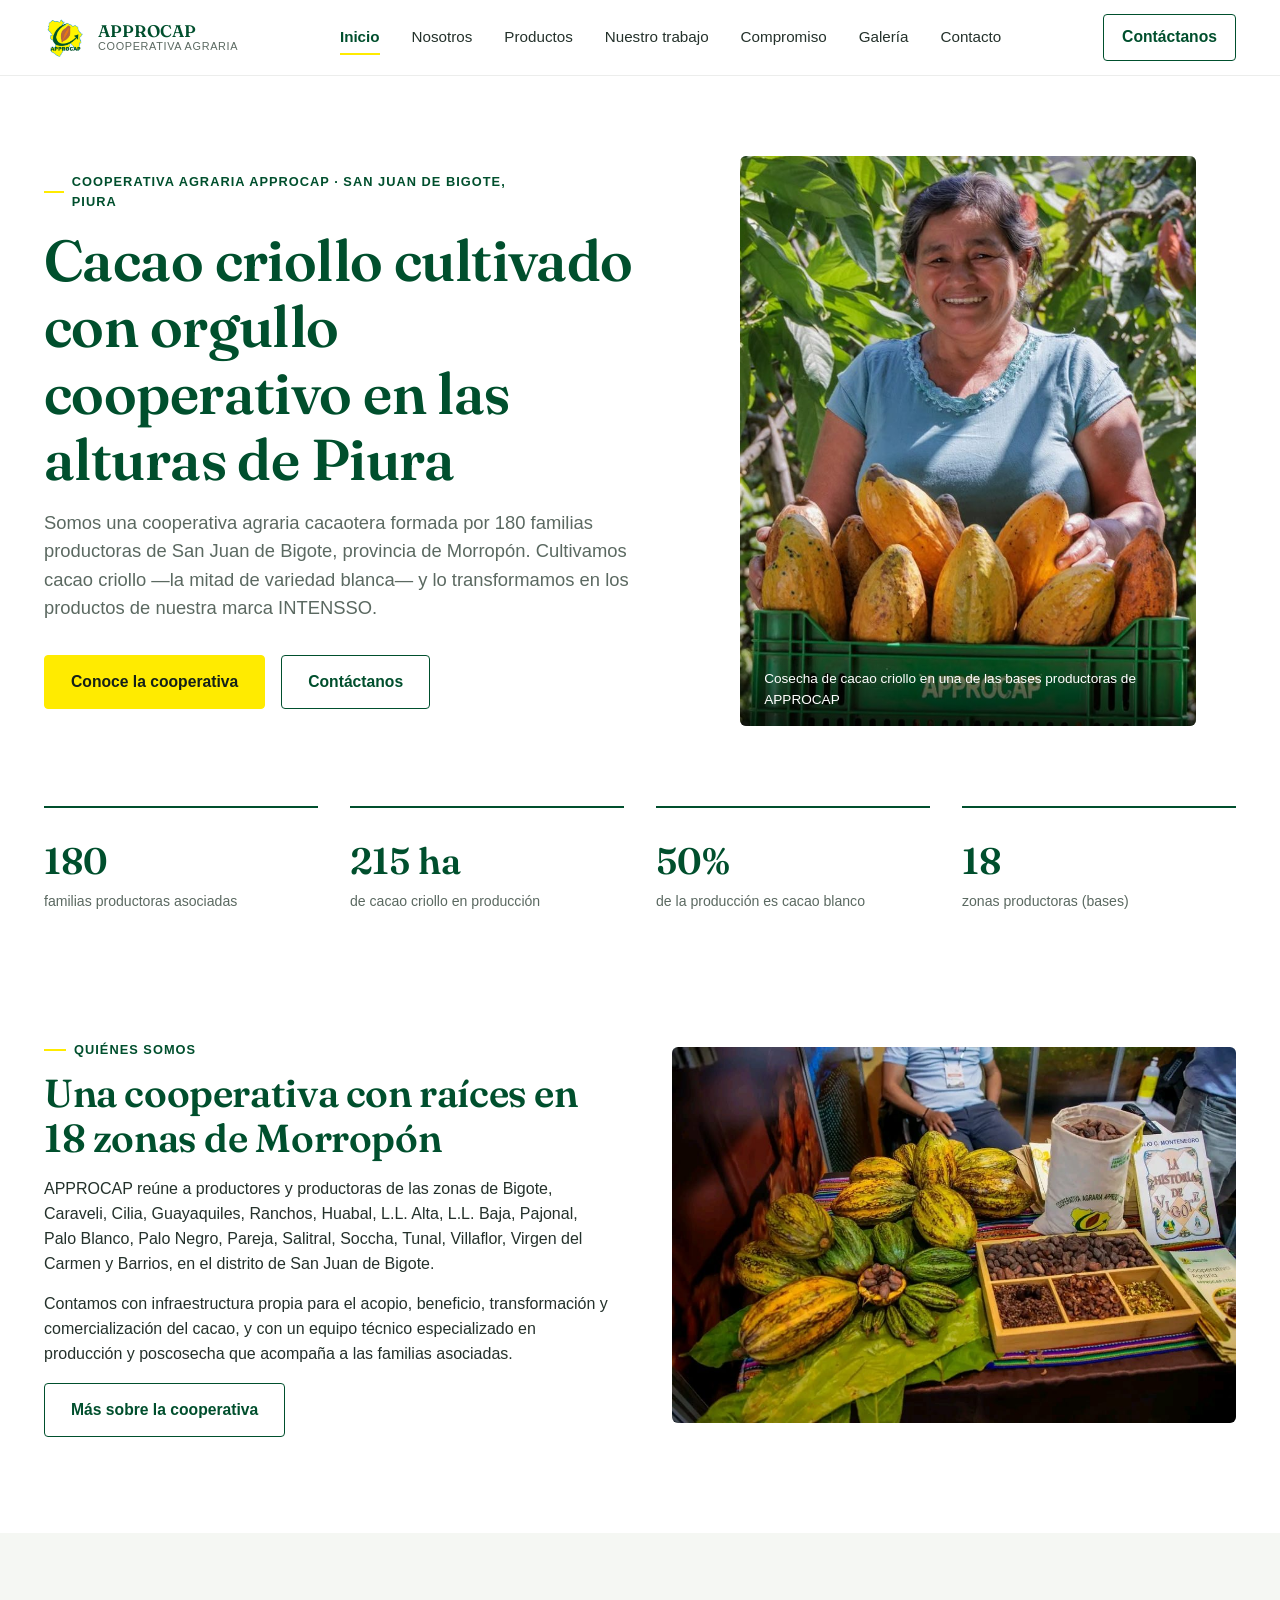
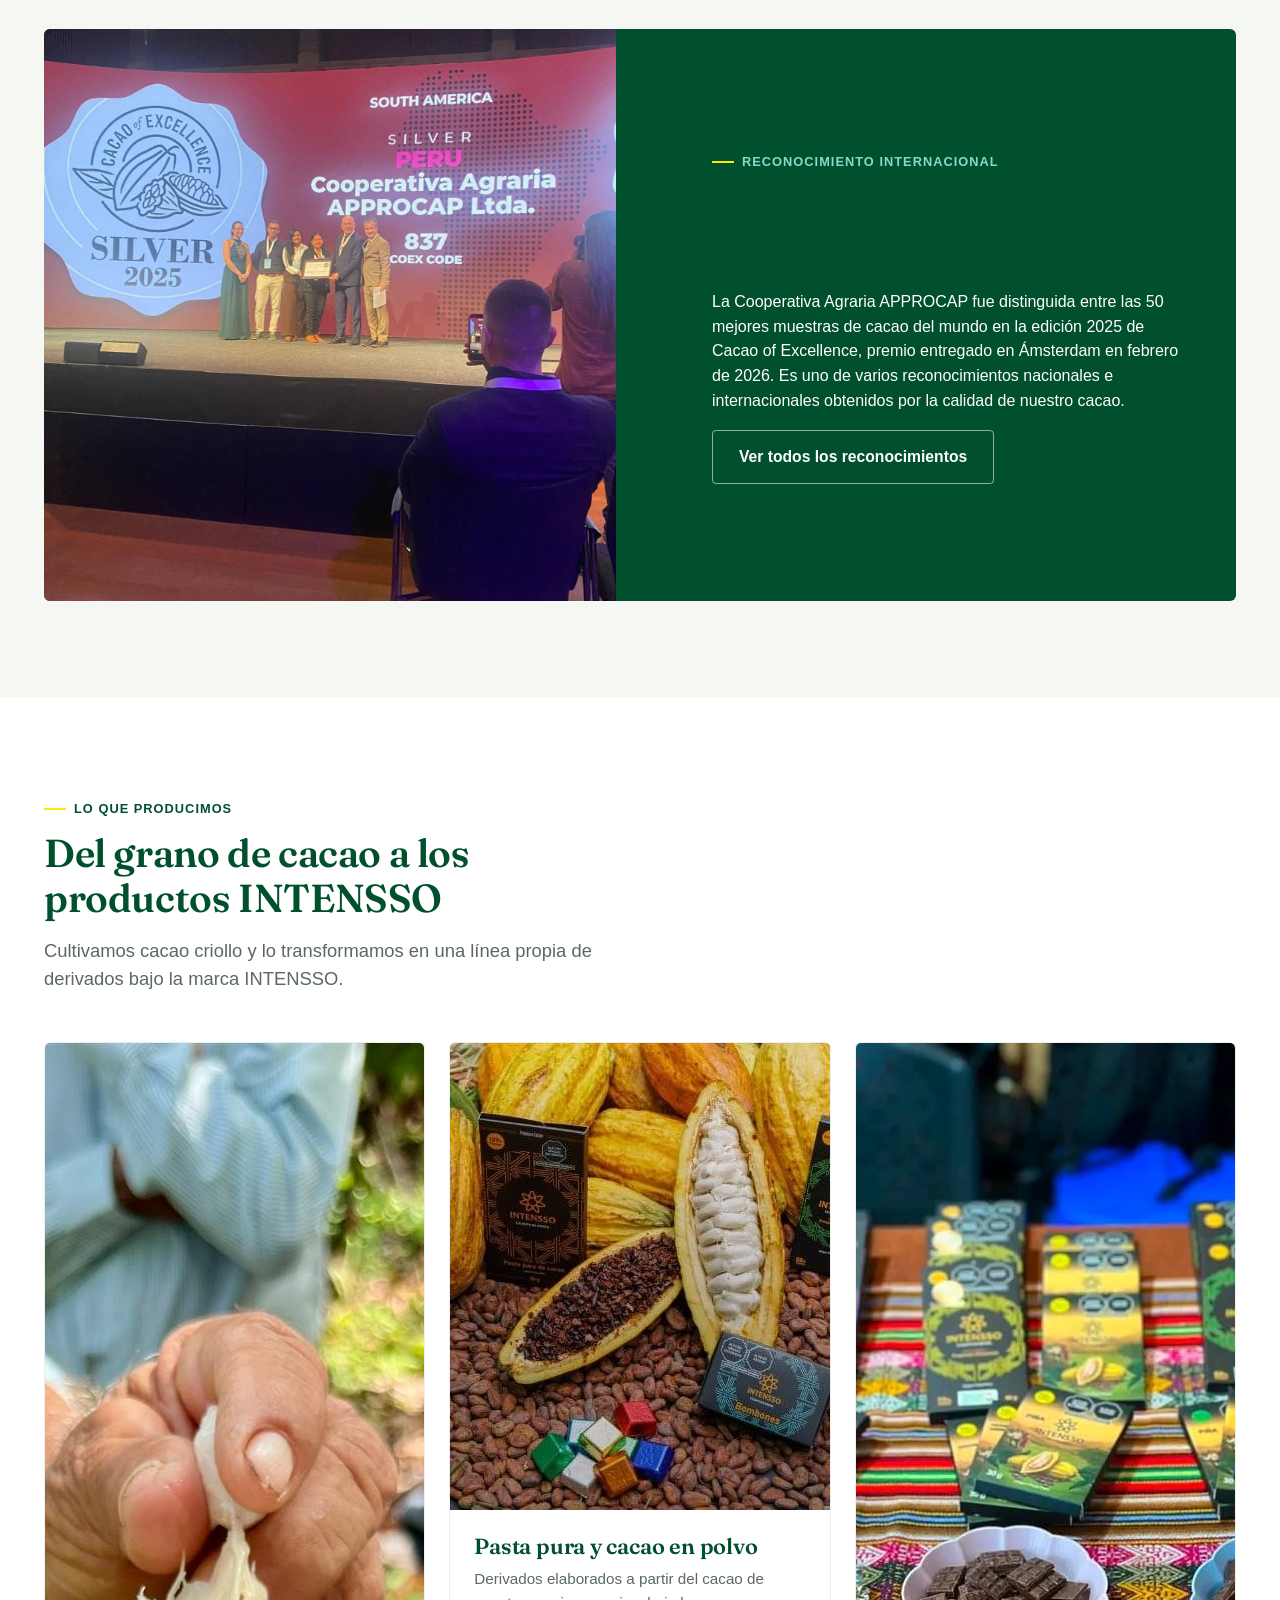
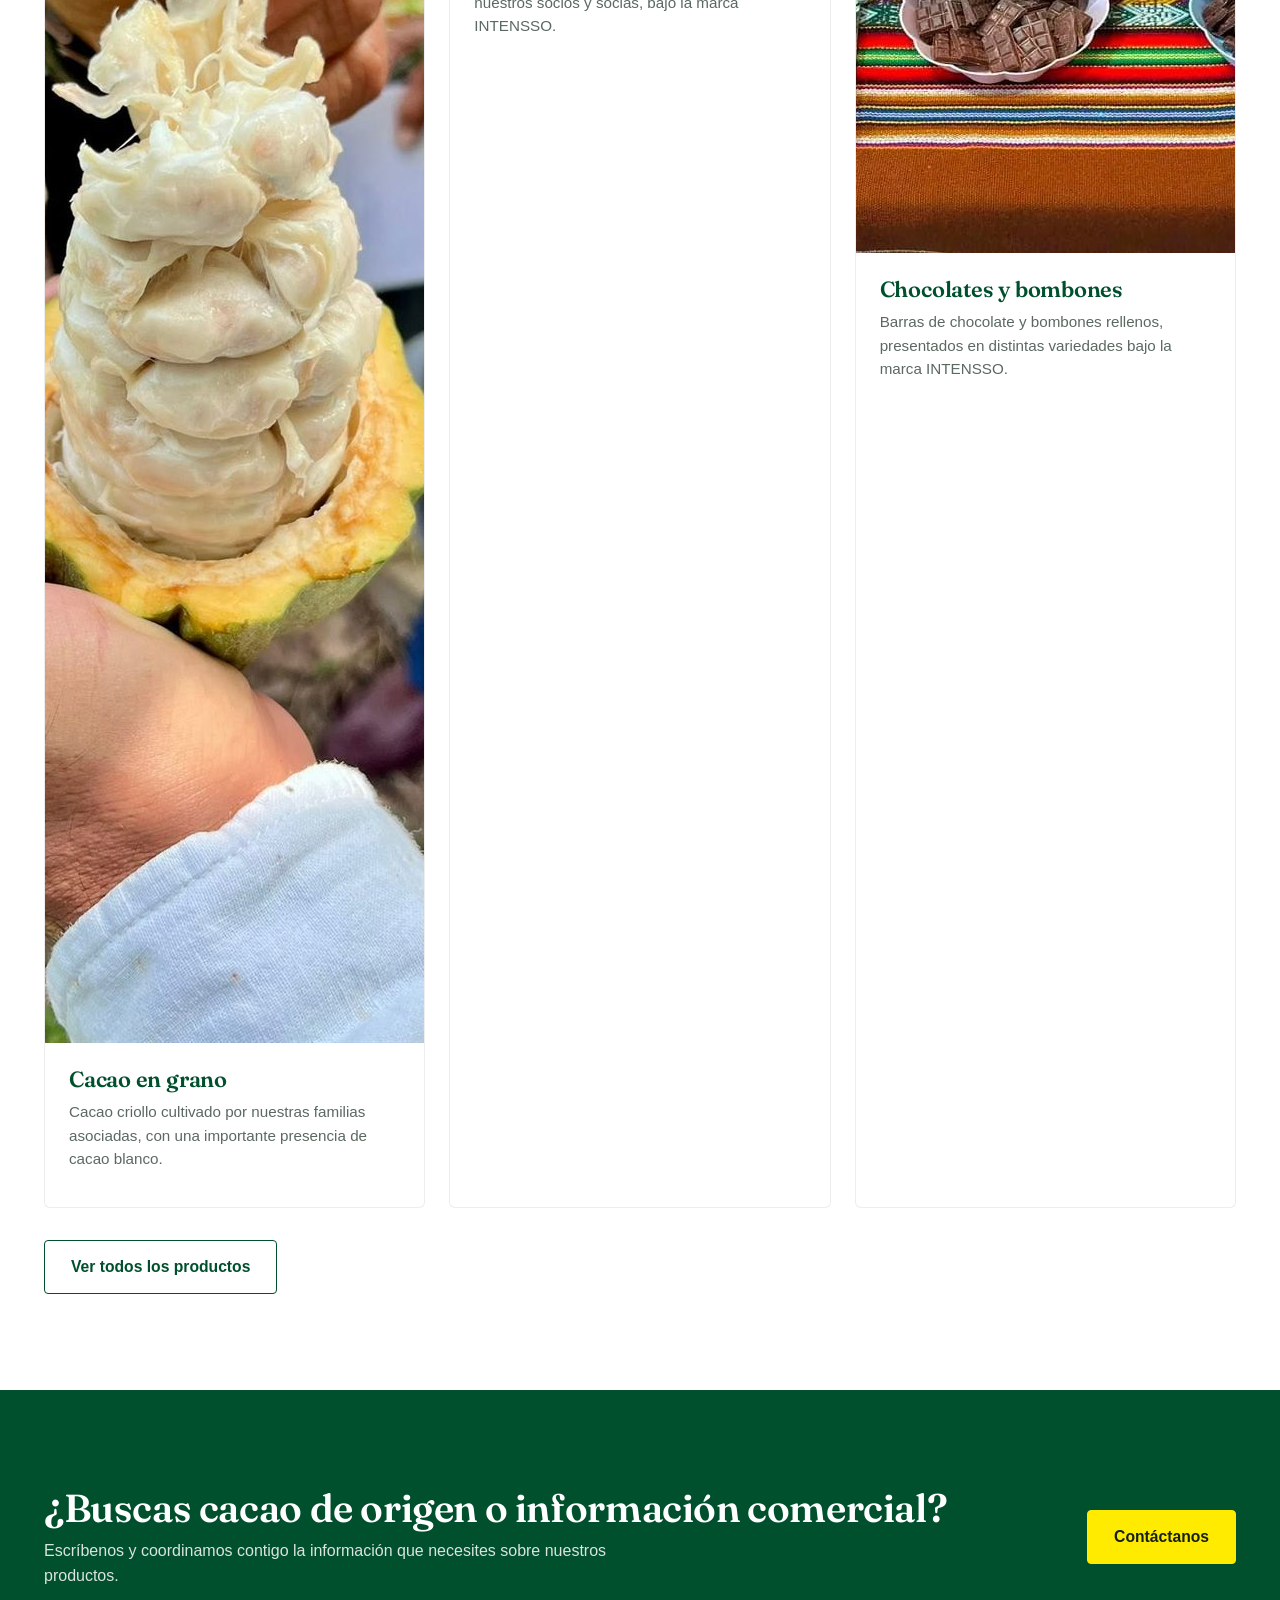
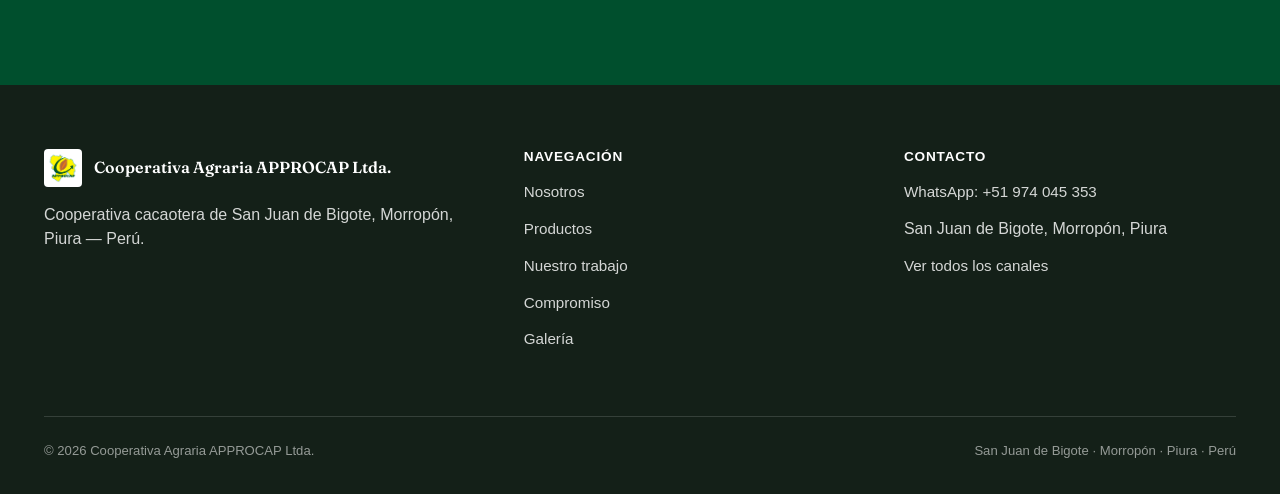
==== index.html @ 201ea1a0 "Estructura inicial de APPROCAP generada por Claude" ====
<!DOCTYPE html>
<html lang="es">
<head>
<meta charset="UTF-8">
<meta name="viewport" content="width=device-width, initial-scale=1.0">
<title>APPROCAP — Cooperativa Agraria Cacaotera</title>
<meta name="description" content="Cooperativa Agraria APPROCAP Ltda.: 180 familias productoras de cacao criollo en San Juan de Bigote, Piura. Conoce la cooperativa, nuestros productos INTENSSO y cómo contactarnos.">
<meta property="og:title" content="APPROCAP — Cooperativa Agraria Cacaotera">
<meta property="og:description" content="180 familias productoras de cacao criollo en San Juan de Bigote, Piura. Reconocidos con el Silver Award 2025 de Cacao of Excellence.">
<meta property="og:image" content="assets/img/hero-productora-cacao-approcap.jpg">
<meta property="og:type" content="website">
<meta name="twitter:card" content="summary_large_image">
<meta name="theme-color" content="#004F2D">
<link rel="icon" type="image/png" href="assets/img/logo-approcap.png">
<link rel="stylesheet" href="css/styles.css">
<link rel="preconnect" href="https://fonts.googleapis.com">
<link rel="preconnect" href="https://fonts.gstatic.com" crossorigin>
<link href="https://fonts.googleapis.com/css2?family=Fraunces:opsz,wght@9..144,500;9..144,600&display=swap" rel="stylesheet">
</head>
<body>

<a class="skip-link" href="#contenido">Saltar al contenido principal</a>

<header class="site-header">
  <div class="container">
    <a class="brand" href="index.html">
      <img src="assets/img/logo-approcap.png" alt="Logotipo de APPROCAP" width="44" height="44">
      <span class="brand-name">APPROCAP<small>Cooperativa Agraria</small></span>
    </a>
    <button class="nav-toggle" type="button" aria-expanded="false" aria-controls="main-nav" aria-label="Abrir menú de navegación">
      <svg class="icon-menu" viewBox="0 0 24 24" fill="none" stroke="currentColor" stroke-width="2" stroke-linecap="round"><line x1="3" y1="6" x2="21" y2="6"/><line x1="3" y1="12" x2="21" y2="12"/><line x1="3" y1="18" x2="21" y2="18"/></svg>
      <svg class="icon-close" viewBox="0 0 24 24" fill="none" stroke="currentColor" stroke-width="2" stroke-linecap="round"><line x1="5" y1="5" x2="19" y2="19"/><line x1="19" y1="5" x2="5" y2="19"/></svg>
    </button>
    <nav class="main-nav" id="main-nav" aria-label="Navegación principal">
      <ul>
        <li><a href="index.html" aria-current="page">Inicio</a></li>
        <li><a href="nosotros.html">Nosotros</a></li>
        <li><a href="productos.html">Productos</a></li>
        <li><a href="trabajo.html">Nuestro trabajo</a></li>
        <li><a href="compromiso.html">Compromiso</a></li>
        <li><a href="galeria.html">Galería</a></li>
        <li><a href="contacto.html">Contacto</a></li>
      </ul>
    </nav>
    <div class="header-cta">
      <a class="btn btn-outline-dark" href="contacto.html"><span class="btn-label">Contáctanos</span></a>
    </div>
  </div>
</header>

<main id="contenido">

  <section class="container hero">
    <div class="hero-copy">
      <p class="eyebrow">Cooperativa Agraria APPROCAP · San Juan de Bigote, Piura</p>
      <h1>Cacao criollo cultivado con orgullo cooperativo en las alturas de Piura</h1>
      <p class="lede">Somos una cooperativa agraria cacaotera formada por 180 familias productoras de San Juan de Bigote, provincia de Morropón. Cultivamos cacao criollo —la mitad de variedad blanca— y lo transformamos en los productos de nuestra marca INTENSSO.</p>
      <div class="cta-row">
        <a class="btn btn-primary" href="nosotros.html">Conoce la cooperativa</a>
        <a class="btn btn-outline-dark" href="contacto.html">Contáctanos</a>
      </div>
    </div>
    <figure class="hero-figure">
      <img src="assets/img/hero-productora-cacao-approcap.jpg" alt="Productora asociada a APPROCAP sosteniendo una caja con mazorcas de cacao recién cosechadas" width="1800" height="923" fetchpriority="high">
      <figcaption>Cosecha de cacao criollo en una de las bases productoras de APPROCAP</figcaption>
    </figure>
  </section>

  <section class="container">
    <div class="stat-strip">
      <div class="stat"><span class="value">180</span><span class="label">familias productoras asociadas</span></div>
      <div class="stat"><span class="value">215 ha</span><span class="label">de cacao criollo en producción</span></div>
      <div class="stat"><span class="value">50%</span><span class="label">de la producción es cacao blanco</span></div>
      <div class="stat"><span class="value">18</span><span class="label">zonas productoras (bases)</span></div>
    </div>
  </section>

  <section class="section">
    <div class="container">
      <div class="split">
        <div class="split-copy">
          <p class="eyebrow">Quiénes somos</p>
          <h2>Una cooperativa con raíces en 18 zonas de Morropón</h2>
          <p>APPROCAP reúne a productores y productoras de las zonas de Bigote, Caraveli, Cilia, Guayaquiles, Ranchos, Huabal, L.L. Alta, L.L. Baja, Pajonal, Palo Blanco, Palo Negro, Pareja, Salitral, Soccha, Tunal, Villaflor, Virgen del Carmen y Barrios, en el distrito de San Juan de Bigote.</p>
          <p>Contamos con infraestructura propia para el acopio, beneficio, transformación y comercialización del cacao, y con un equipo técnico especializado en producción y poscosecha que acompaña a las familias asociadas.</p>
          <a class="btn btn-outline-dark" href="nosotros.html">Más sobre la cooperativa</a>
        </div>
        <div class="split-media">
          <img src="assets/img/poscosecha-granos-cacao-etapas.jpg" alt="Mazorcas y granos de cacao en distintas etapas de poscosecha sobre una mesa, junto a un saco de la Cooperativa Agraria APPROCAP" width="1080" height="720" loading="lazy">
        </div>
      </div>
    </div>
  </section>

  <section class="section section--tint">
    <div class="container">
      <div class="highlight-banner">
        <img src="assets/img/premio-cacao-of-excellence-silver-2025.jpg" alt="Representantes de APPROCAP recibiendo el Silver Award 2025 de Cacao of Excellence en el escenario de la ceremonia en Ámsterdam" width="1534" height="1534" loading="lazy">
        <div class="highlight-copy">
          <p class="eyebrow">Reconocimiento internacional</p>
          <h2>Silver Award 2025 de Cacao of Excellence</h2>
          <p>La Cooperativa Agraria APPROCAP fue distinguida entre las 50 mejores muestras de cacao del mundo en la edición 2025 de Cacao of Excellence, premio entregado en Ámsterdam en febrero de 2026. Es uno de varios reconocimientos nacionales e internacionales obtenidos por la calidad de nuestro cacao.</p>
          <a class="btn btn-outline" href="nosotros.html#reconocimientos">Ver todos los reconocimientos</a>
        </div>
      </div>
    </div>
  </section>

  <section class="section">
    <div class="container">
      <div class="section-head">
        <p class="eyebrow">Lo que producimos</p>
        <h2>Del grano de cacao a los productos INTENSSO</h2>
        <p class="lede">Cultivamos cacao criollo y lo transformamos en una línea propia de derivados bajo la marca INTENSSO.</p>
      </div>
      <div class="card-grid card-grid--3">
        <article class="product-card">
          <img src="assets/img/apertura-mazorca-cacao-blanco.jpg" alt="Mazorca de cacao blanco recién abierta, mostrando los granos frescos cubiertos de mucílago" width="1200" height="1600" loading="lazy">
          <div class="product-body">
            <h3>Cacao en grano</h3>
            <p>Cacao criollo cultivado por nuestras familias asociadas, con una importante presencia de cacao blanco.</p>
          </div>
        </article>
        <article class="product-card">
          <img src="assets/img/productos-intensso-mazorcas-flatlay.jpg" alt="Pasta pura de cacao y chocolates INTENSSO junto a mazorcas y granos de cacao" width="717" height="467" loading="lazy">
          <div class="product-body">
            <h3>Pasta pura y cacao en polvo</h3>
            <p>Derivados elaborados a partir del cacao de nuestros socios y socias, bajo la marca INTENSSO.</p>
          </div>
        </article>
        <article class="product-card">
          <img src="assets/img/linea-productos-intensso-anaqueles.jpg" alt="Anaqueles con chocolate en barra y cacao en polvo INTENSSO exhibidos en un stand" width="1080" height="810" loading="lazy">
          <div class="product-body">
            <h3>Chocolates y bombones</h3>
            <p>Barras de chocolate y bombones rellenos, presentados en distintas variedades bajo la marca INTENSSO.</p>
          </div>
        </article>
      </div>
      <div class="cta-row">
        <a class="btn btn-outline-dark" href="productos.html">Ver todos los productos</a>
      </div>
    </div>
  </section>

  <section class="section section--primary">
    <div class="container">
      <div class="cta-band" style="background:transparent;padding:0;">
        <div>
          <h2>¿Buscas cacao de origen o información comercial?</h2>
          <p>Escríbenos y coordinamos contigo la información que necesites sobre nuestros productos.</p>
        </div>
        <div class="cta-row" style="margin-top:0;">
          <a class="btn btn-primary" href="contacto.html">Contáctanos</a>
        </div>
      </div>
    </div>
  </section>

</main>

<footer class="site-footer">
  <div class="container">
    <div class="footer-grid">
      <div>
        <div class="footer-brand">
          <img src="assets/img/logo-approcap.png" alt="" width="38" height="38">
          <span>Cooperativa Agraria APPROCAP Ltda.</span>
        </div>
        <p>Cooperativa cacaotera de San Juan de Bigote, Morropón, Piura — Perú.</p>
      </div>
      <div>
        <h4>Navegación</h4>
        <ul>
          <li><a href="nosotros.html">Nosotros</a></li>
          <li><a href="productos.html">Productos</a></li>
          <li><a href="trabajo.html">Nuestro trabajo</a></li>
          <li><a href="compromiso.html">Compromiso</a></li>
          <li><a href="galeria.html">Galería</a></li>
        </ul>
      </div>
      <div>
        <h4>Contacto</h4>
        <ul>
          <li><a href="https://wa.me/51974045353?text=Hola%2C%20quisiera%20obtener%20informaci%C3%B3n%20sobre%20APPROCAP" target="_blank" rel="noopener">WhatsApp: +51 974 045 353</a></li>
          <li><span>San Juan de Bigote, Morropón, Piura</span></li>
          <li><a href="contacto.html">Ver todos los canales</a></li>
        </ul>
      </div>
    </div>
    <div class="footer-bottom">
      <span>© <span data-year>2026</span> Cooperativa Agraria APPROCAP Ltda.</span>
      <span>San Juan de Bigote · Morropón · Piura · Perú</span>
    </div>
  </div>
</footer>

<script src="js/main.js"></script>
</body>
</html>
---- css/styles.css ----
/* =========================================================
   APPROCAP — Cooperativa Agraria APPROCAP Ltda.
   Hoja de estilos principal
   ========================================================= */

:root {
  /* Paleta corporativa obligatoria */
  --color-primary: #004F2D;
  --color-accent: #FFEB00;
  --color-white: #FFFFFF;
  --color-secondary: #84DCC6;
  --color-blue: #0089D0;

  /* Derivados de la paleta (mismos matices, distinta opacidad/luminosidad) */
  --color-primary-dark: #003820;
  --color-primary-tint: #EAF3EE;
  --color-ink: #142018;
  --color-text: #24312B;
  --color-text-muted: #5B6961;
  --color-border: rgba(20, 32, 24, 0.12);
  --color-border-subtle: rgba(20, 32, 24, 0.08);
  --color-surface: #FFFFFF;
  --color-surface-alt: #F5F7F3;

  /* Tipografía */
  --font-display: "Fraunces", "Iowan Old Style", "Palatino Linotype", Georgia, serif;
  --font-body: -apple-system, BlinkMacSystemFont, "Segoe UI", Roboto, Helvetica, Arial, sans-serif;
  --font-mono: ui-monospace, "SFMono-Regular", Consolas, "Liberation Mono", monospace;

  /* Grid de 4px */
  --space-1: 4px;
  --space-2: 8px;
  --space-3: 12px;
  --space-4: 16px;
  --space-5: 24px;
  --space-6: 32px;
  --space-7: 48px;
  --space-8: 64px;
  --space-9: 96px;

  --radius-sm: 4px;
  --radius-md: 6px;
  --shadow-card: 0 1px 2px rgba(20, 32, 24, 0.06), 0 2px 8px rgba(20, 32, 24, 0.05);

  --max-width: 1240px;
  --header-height: 76px;

  --ease: cubic-bezier(0.25, 1, 0.5, 1);
}

/* ---------- Reset ---------- */
*, *::before, *::after { box-sizing: border-box; }
html { -webkit-text-size-adjust: 100%; scroll-behavior: smooth; scroll-padding-top: calc(var(--header-height) + 16px); }
body {
  margin: 0;
  background: var(--color-white);
  color: var(--color-text);
  font-family: var(--font-body);
  font-size: 16px;
  line-height: 1.55;
  -webkit-font-smoothing: antialiased;
  overflow-x: hidden;
}
img { max-width: 100%; display: block; }
h1, h2, h3, h4 { font-family: var(--font-display); color: var(--color-primary); font-weight: 600; line-height: 1.15; margin: 0 0 var(--space-4); letter-spacing: -0.01em; }
h1 { font-size: clamp(2.25rem, 1.7rem + 2.4vw, 3.6rem); font-weight: 600; }
h2 { font-size: clamp(1.7rem, 1.4rem + 1.3vw, 2.5rem); }
h3 { font-size: clamp(1.15rem, 1.05rem + 0.4vw, 1.4rem); }
p { margin: 0 0 var(--space-4); max-width: 65ch; }
a { color: var(--color-blue); }
ul, ol { padding-left: 1.2em; }
button { font: inherit; }

* { scroll-margin-top: calc(var(--header-height) + 12px); }

@media (prefers-reduced-motion: reduce) {
  html { scroll-behavior: auto; }
  *, *::before, *::after { animation-duration: 0.001ms !important; animation-iteration-count: 1 !important; transition-duration: 0.001ms !important; }
}

/* ---------- Utility layout ---------- */
.container { width: 100%; max-width: var(--max-width); margin-inline: auto; padding-inline: var(--space-5); }

/* Grid/flex items default to min-width:auto, which lets long unbreakable
   content (button rows, headings) force their track wider than the
   container and overflow the viewport on narrow screens. Reset it. */
.hero-copy, .hero-figure,
.split-copy, .split-media,
.highlight-copy,
.card, .product-card, .stat, .recognition-item, .gallery-item,
.contact-grid > *, .footer-grid > *,
.cta-row, .cta-row > * {
  min-width: 0;
}
.section { padding-block: var(--space-9); }
.section--tint { background: var(--color-surface-alt); }
.section--primary { background: var(--color-primary); color: var(--color-white); }
.section--primary h2, .section--primary h3 { color: var(--color-white); }
.section--primary p { color: rgba(255,255,255,0.86); }
.section-head { max-width: 62ch; margin-bottom: var(--space-7); }
.section-head--center { margin-inline: auto; text-align: center; }
.eyebrow {
  display: inline-flex; align-items: center; gap: var(--space-2);
  font-size: 0.8rem; font-weight: 600; letter-spacing: 0.08em; text-transform: uppercase;
  color: var(--color-primary); margin-bottom: var(--space-3);
}
.eyebrow::before { content: ""; width: 22px; height: 2px; background: var(--color-accent); display: inline-block; }
.lede { font-size: 1.15rem; color: var(--color-text-muted); }

/* ---------- Skip link ---------- */
.skip-link {
  position: absolute; left: var(--space-4); top: -60px;
  background: var(--color-primary); color: var(--color-white);
  padding: var(--space-3) var(--space-4); border-radius: var(--radius-sm);
  z-index: 1000; transition: top 150ms var(--ease);
  text-decoration: none; font-weight: 600;
}
.skip-link:focus { top: var(--space-4); }

/* ---------- Focus visibility ---------- */
a:focus-visible, button:focus-visible, summary:focus-visible, [tabindex]:focus-visible {
  outline: 3px solid var(--color-blue);
  outline-offset: 2px;
  border-radius: var(--radius-sm);
}

/* ---------- Buttons ---------- */
.btn {
  display: inline-flex; align-items: center; justify-content: center; gap: var(--space-2);
  padding: 14px 26px; border-radius: var(--radius-sm);
  font-weight: 600; font-size: 0.98rem; text-decoration: none;
  border: 1.5px solid transparent; cursor: pointer;
  transition: transform 150ms var(--ease), background-color 150ms var(--ease), border-color 150ms var(--ease), color 150ms var(--ease);
  text-align: center;
}
.btn:hover { transform: translateY(-1px); }
.btn-primary { background: var(--color-accent); color: var(--color-ink); border-color: var(--color-accent); }
.btn-primary:hover { background: #F2DE00; }
.btn-outline { background: transparent; color: var(--color-white); border-color: rgba(255,255,255,0.55); }
.btn-outline:hover { background: rgba(255,255,255,0.12); border-color: var(--color-white); }
.btn-outline-dark { background: transparent; color: var(--color-primary); border-color: var(--color-primary); }
.btn-outline-dark:hover { background: var(--color-primary); color: var(--color-white); }
.btn-whatsapp { background: var(--color-primary); color: var(--color-white); }
.btn-whatsapp:hover { background: var(--color-primary-dark); }
.cta-row { display: flex; flex-wrap: wrap; gap: var(--space-4); margin-top: var(--space-6); }

/* ---------- Header ---------- */
.site-header {
  position: sticky; top: 0; z-index: 500;
  background: rgba(255, 255, 255, 0.92);
  backdrop-filter: saturate(160%) blur(8px);
  border-bottom: 1px solid var(--color-border-subtle);
  height: var(--header-height);
}
.site-header .container { height: 100%; display: flex; align-items: center; justify-content: space-between; gap: var(--space-5); }
.brand { display: flex; align-items: center; gap: var(--space-3); text-decoration: none; color: var(--color-primary); }
.brand img { height: 44px; width: auto; }
.brand-name { font-family: var(--font-display); font-weight: 600; font-size: 1.05rem; line-height: 1.1; }
.brand-name small { display: block; font-family: var(--font-body); font-weight: 500; font-size: 0.68rem; letter-spacing: 0.06em; text-transform: uppercase; color: var(--color-text-muted); }

.nav-toggle {
  display: none; align-items: center; justify-content: center;
  width: 44px; height: 44px; border-radius: var(--radius-sm);
  background: transparent; border: 1.5px solid var(--color-border);
  color: var(--color-primary); cursor: pointer;
}
.nav-toggle svg { width: 22px; height: 22px; }
.nav-toggle .icon-close { display: none; }

.main-nav { display: flex; }
.main-nav ul { list-style: none; display: flex; gap: var(--space-6); margin: 0; padding: 0; }
.main-nav a {
  color: var(--color-text); text-decoration: none; font-weight: 500; font-size: 0.95rem;
  padding-block: var(--space-2); position: relative;
}
.main-nav a::after {
  content: ""; position: absolute; left: 0; right: 0; bottom: -2px; height: 2px;
  background: var(--color-accent); transform: scaleX(0); transform-origin: left;
  transition: transform 180ms var(--ease);
}
.main-nav a:hover::after, .main-nav a[aria-current="page"]::after { transform: scaleX(1); }
.main-nav a[aria-current="page"] { color: var(--color-primary); font-weight: 600; }
.header-cta { display: flex; align-items: center; gap: var(--space-4); }
.header-cta .btn { padding: 10px 18px; }

@media (max-width: 860px) {
  .main-nav {
    position: fixed; inset: var(--header-height) 0 0 0;
    background: var(--color-white); padding: var(--space-6) var(--space-5);
    transform: translateY(-8px); opacity: 0; visibility: hidden; pointer-events: none;
    transition: opacity 200ms var(--ease), transform 200ms var(--ease), visibility 200ms;
    overflow-y: auto;
  }
  .main-nav.is-open { opacity: 1; transform: translateY(0); visibility: visible; pointer-events: auto; }
  .main-nav ul { flex-direction: column; gap: var(--space-2); }
  .main-nav a { display: block; font-size: 1.15rem; padding-block: var(--space-3); border-bottom: 1px solid var(--color-border-subtle); }
  .main-nav a::after { display: none; }
  .nav-toggle { display: inline-flex; }
  .header-cta { display: none; }
}
.nav-toggle[aria-expanded="true"] .icon-menu { display: none; }
.nav-toggle[aria-expanded="true"] .icon-close { display: block; }

/* ---------- Hero ---------- */
.hero {
  display: grid; grid-template-columns: 1.05fr 0.95fr; align-items: center;
  gap: var(--space-8); padding-block: var(--space-8);
}
.hero-copy .eyebrow { margin-bottom: var(--space-4); }
.hero-figure { position: relative; border-radius: var(--radius-md); overflow: hidden; }
.hero-figure img { width: 100%; height: 100%; object-fit: cover; aspect-ratio: 4 / 5; }
.hero-figure figcaption {
  position: absolute; left: 0; right: 0; bottom: 0; padding: var(--space-4) var(--space-5);
  background: linear-gradient(0deg, rgba(0,0,0,0.55), transparent);
  color: var(--color-white); font-size: 0.85rem;
}
.page-hero {
  padding-block: var(--space-8) var(--space-7);
  border-bottom: 1px solid var(--color-border-subtle);
  background: var(--color-primary-tint);
}
.page-hero .eyebrow::before { background: var(--color-blue); }

@media (max-width: 900px) {
  .hero { grid-template-columns: 1fr; gap: var(--space-6); padding-block: var(--space-6); }
  .hero-figure img { aspect-ratio: 4 / 3; }
}

/* ---------- Stat strip ---------- */
.stat-strip { display: grid; grid-template-columns: repeat(4, 1fr); gap: var(--space-6); }
.stat { padding: var(--space-5) 0; border-top: 2px solid var(--color-primary); }
.stat .value { display: block; font-family: var(--font-display); font-size: clamp(1.8rem, 1.5rem + 1vw, 2.4rem); color: var(--color-primary); font-weight: 600; }
.stat .label { font-size: 0.88rem; color: var(--color-text-muted); }
@media (max-width: 760px) { .stat-strip { grid-template-columns: repeat(2, 1fr); } }

/* ---------- Editorial split rows ---------- */
.split {
  display: grid; grid-template-columns: 1fr 1fr; gap: var(--space-8); align-items: center;
}
.split img { border-radius: var(--radius-md); width: 100%; height: 100%; object-fit: cover; }
.split.reverse .split-media { order: 2; }
@media (max-width: 860px) {
  .split { grid-template-columns: 1fr; gap: var(--space-5); }
  .split.reverse .split-media { order: 0; }
}

/* ---------- Cards ---------- */
.card-grid { display: grid; gap: var(--space-5); }
.card-grid--3 { grid-template-columns: repeat(3, 1fr); }
.card-grid--4 { grid-template-columns: repeat(4, 1fr); }
@media (max-width: 900px) { .card-grid--3, .card-grid--4 { grid-template-columns: repeat(2, 1fr); } }
@media (max-width: 560px) { .card-grid--3, .card-grid--4 { grid-template-columns: 1fr; } }

.card {
  background: var(--color-surface); border: 1px solid var(--color-border-subtle);
  border-radius: var(--radius-md); padding: var(--space-5);
}
.card .icon-badge { margin-bottom: var(--space-4); }
.card h3 { margin-bottom: var(--space-2); font-size: 1.1rem; }
.card p { margin-bottom: 0; font-size: 0.95rem; color: var(--color-text-muted); }

.icon-badge {
  width: 44px; height: 44px; border-radius: var(--radius-sm);
  background: var(--color-primary-tint); color: var(--color-primary);
  display: inline-flex; align-items: center; justify-content: center;
}
.icon-badge svg { width: 22px; height: 22px; }
.icon-badge--accent { background: #FFF7CC; color: #6B5F00; }
.icon-badge--blue { background: #E4F3FB; color: var(--color-blue); }
.icon-badge--mint { background: #E9FAF5; color: #0B7A5B; }

/* ---------- Product cards ---------- */
.product-card { background: var(--color-surface); border: 1px solid var(--color-border-subtle); border-radius: var(--radius-md); overflow: hidden; }
.product-card img { width: 100%; aspect-ratio: 4/3; object-fit: cover; }
.product-card .product-body { padding: var(--space-5); }
.product-card h3 { margin-bottom: var(--space-2); }
.product-card p { color: var(--color-text-muted); font-size: 0.95rem; margin-bottom: var(--space-3); }
.tag-row { display: flex; flex-wrap: wrap; gap: var(--space-2); }
.tag { font-size: 0.78rem; font-weight: 600; padding: 4px 10px; border-radius: 999px; background: var(--color-primary-tint); color: var(--color-primary); }

/* ---------- Timeline / process steps ---------- */
.step-list { list-style: none; margin: 0; padding: 0; display: grid; gap: var(--space-5); counter-reset: step; }
.step {
  display: grid; grid-template-columns: 56px 1fr; gap: var(--space-4);
  padding-bottom: var(--space-5); border-bottom: 1px solid var(--color-border-subtle);
}
.step:last-child { border-bottom: none; padding-bottom: 0; }
.step-number {
  counter-increment: step; width: 44px; height: 44px; border-radius: 50%;
  background: var(--color-primary); color: var(--color-white);
  display: flex; align-items: center; justify-content: center;
  font-family: var(--font-display); font-weight: 600;
}
.step-number::before { content: counter(step); }
.step h3 { margin-bottom: var(--space-2); }
.step p { margin-bottom: 0; color: var(--color-text-muted); }

/* ---------- Objectives (Compromiso) ---------- */
.objective-list { list-style: none; margin: 0; padding: 0; display: grid; gap: var(--space-4); }
.objective {
  display: grid; grid-template-columns: auto 1fr; gap: var(--space-4);
  padding: var(--space-5); background: var(--color-surface);
  border: 1px solid var(--color-border-subtle); border-left: 4px solid var(--color-blue);
  border-radius: var(--radius-sm);
}
.objective .index { font-family: var(--font-display); font-size: 1.3rem; color: var(--color-blue); font-weight: 600; }
.objective h3 { margin-bottom: var(--space-2); font-size: 1.05rem; }
.objective p { margin-bottom: 0; color: var(--color-text-muted); font-size: 0.95rem; }
.badge-future {
  display: inline-block; font-size: 0.72rem; font-weight: 700; letter-spacing: 0.05em; text-transform: uppercase;
  color: #6B5F00; background: #FFF7CC; padding: 3px 9px; border-radius: 999px; margin-bottom: var(--space-3);
}

/* ---------- Recognitions grid ---------- */
.recognition-grid { display: grid; grid-template-columns: repeat(3, 1fr); gap: var(--space-5); }
@media (max-width: 900px) { .recognition-grid { grid-template-columns: repeat(2, 1fr); } }
@media (max-width: 600px) { .recognition-grid { grid-template-columns: 1fr; } }
.recognition-item {
  background: var(--color-surface); border: 1px solid var(--color-border-subtle);
  border-radius: var(--radius-md); overflow: hidden; display: flex; flex-direction: column;
}
.recognition-item button.thumb-btn {
  border: none; padding: 0; background: none; cursor: zoom-in; display: block; width: 100%;
}
.recognition-item img { width: 100%; aspect-ratio: 4/3; object-fit: cover; }
.recognition-caption { padding: var(--space-4); }
.recognition-caption .rec-title { font-weight: 600; color: var(--color-primary); display: block; margin-bottom: 2px; font-size: 0.95rem; }
.recognition-caption .rec-meta { font-size: 0.82rem; color: var(--color-text-muted); }

/* ---------- Highlight banner (Cacao of Excellence) ---------- */
.highlight-banner {
  display: grid; grid-template-columns: 1fr 1fr; gap: var(--space-7);
  align-items: center; border-radius: var(--radius-md); overflow: hidden;
  background: var(--color-primary); color: var(--color-white);
}
.highlight-banner img { width: 100%; height: 100%; object-fit: cover; min-height: 320px; }
.highlight-copy { padding: var(--space-7); }
.highlight-copy .eyebrow { color: var(--color-secondary); }
.highlight-copy .eyebrow::before { background: var(--color-accent); }
@media (max-width: 860px) {
  .highlight-banner { grid-template-columns: 1fr; }
  .highlight-copy { padding: var(--space-6) var(--space-5); }
}

/* ---------- Gallery ---------- */
.gallery-grid {
  display: grid; grid-template-columns: repeat(3, 1fr); gap: var(--space-4);
}
@media (max-width: 900px) { .gallery-grid { grid-template-columns: repeat(2, 1fr); } }
@media (max-width: 560px) { .gallery-grid { grid-template-columns: 1fr; } }
.gallery-item { border: none; padding: 0; background: none; cursor: zoom-in; border-radius: var(--radius-md); overflow: hidden; position: relative; }
.gallery-item img { width: 100%; aspect-ratio: 4/3; object-fit: cover; transition: transform 300ms var(--ease); }
.gallery-item:hover img { transform: scale(1.035); }
.gallery-item .gallery-cap {
  position: absolute; left: 0; right: 0; bottom: 0; padding: var(--space-3) var(--space-4);
  background: linear-gradient(0deg, rgba(0,0,0,0.6), transparent);
  color: var(--color-white); text-align: left; font-size: 0.85rem; opacity: 0;
  transition: opacity 200ms var(--ease);
}
.gallery-item:hover .gallery-cap, .gallery-item:focus-visible .gallery-cap { opacity: 1; }

/* ---------- Lightbox ---------- */
.lightbox {
  position: fixed; inset: 0; z-index: 1000; background: rgba(10, 16, 12, 0.92);
  display: flex; align-items: center; justify-content: center; padding: var(--space-6);
}
.lightbox[hidden] { display: none; }
.lightbox figure { max-width: min(1100px, 92vw); max-height: 86vh; margin: 0; text-align: center; }
.lightbox img { max-height: 78vh; width: auto; margin-inline: auto; border-radius: var(--radius-sm); }
.lightbox figcaption { color: var(--color-white); margin-top: var(--space-3); font-size: 0.9rem; }
.lightbox-close {
  position: absolute; top: var(--space-5); right: var(--space-5);
  width: 44px; height: 44px; border-radius: 50%; border: 1.5px solid rgba(255,255,255,0.4);
  background: rgba(255,255,255,0.08); color: var(--color-white); cursor: pointer;
  display: flex; align-items: center; justify-content: center;
}
.lightbox-nav {
  position: absolute; top: 50%; transform: translateY(-50%);
  width: 48px; height: 48px; border-radius: 50%; border: 1.5px solid rgba(255,255,255,0.4);
  background: rgba(255,255,255,0.08); color: var(--color-white); cursor: pointer;
  display: flex; align-items: center; justify-content: center;
}
.lightbox-prev { left: var(--space-5); }
.lightbox-next { right: var(--space-5); }
@media (max-width: 700px) {
  .lightbox-nav { width: 40px; height: 40px; }
  .lightbox-prev { left: var(--space-2); }
  .lightbox-next { right: var(--space-2); }
}

/* ---------- Contact ---------- */
.contact-grid { display: grid; grid-template-columns: 1.1fr 0.9fr; gap: var(--space-8); }
@media (max-width: 860px) { .contact-grid { grid-template-columns: 1fr; } }
.contact-channel {
  display: flex; gap: var(--space-4); padding: var(--space-5) 0;
  border-bottom: 1px solid var(--color-border-subtle);
}
.contact-channel:last-child { border-bottom: none; }
.contact-channel h3 { margin-bottom: 4px; font-size: 1rem; }
.contact-channel p { margin-bottom: 0; color: var(--color-text-muted); font-size: 0.95rem; }
.contact-channel a { font-weight: 600; }
.map-note {
  background: var(--color-surface-alt); border: 1px solid var(--color-border-subtle);
  border-radius: var(--radius-md); padding: var(--space-5); font-size: 0.9rem; color: var(--color-text-muted);
}

/* ---------- CTA band ---------- */
.cta-band {
  background: var(--color-primary); color: var(--color-white);
  border-radius: var(--radius-md); padding: var(--space-7);
  display: flex; align-items: center; justify-content: space-between; gap: var(--space-6); flex-wrap: wrap;
}
.cta-band h2 { color: var(--color-white); margin-bottom: var(--space-2); }
.cta-band p { color: rgba(255,255,255,0.85); margin-bottom: 0; }

/* ---------- Footer ---------- */
.site-footer { background: var(--color-ink); color: rgba(255,255,255,0.82); padding-block: var(--space-8) var(--space-6); }
.footer-grid { display: grid; grid-template-columns: 1.3fr 1fr 1fr; gap: var(--space-7); }
@media (max-width: 760px) { .footer-grid { grid-template-columns: 1fr; gap: var(--space-6); } }
.footer-brand { display: flex; align-items: center; gap: var(--space-3); margin-bottom: var(--space-4); }
.footer-brand img { height: 38px; width: 38px; border-radius: var(--radius-sm); background: var(--color-white); padding: 3px; }
.footer-brand span { font-family: var(--font-display); font-weight: 600; color: var(--color-white); }
.site-footer h4 { color: var(--color-white); font-family: var(--font-body); font-size: 0.85rem; text-transform: uppercase; letter-spacing: 0.06em; margin-bottom: var(--space-4); }
.site-footer ul { list-style: none; margin: 0; padding: 0; display: grid; gap: var(--space-3); }
.site-footer a { color: rgba(255,255,255,0.82); text-decoration: none; font-size: 0.95rem; }
.site-footer a:hover { color: var(--color-accent); }
.footer-bottom {
  margin-top: var(--space-8); padding-top: var(--space-5); border-top: 1px solid rgba(255,255,255,0.14);
  display: flex; justify-content: space-between; gap: var(--space-4); flex-wrap: wrap; font-size: 0.82rem; color: rgba(255,255,255,0.55);
}

/* ---------- Misc ---------- */
.visually-hidden {
  position: absolute; width: 1px; height: 1px; padding: 0; margin: -1px;
  overflow: hidden; clip: rect(0,0,0,0); white-space: nowrap; border: 0;
}
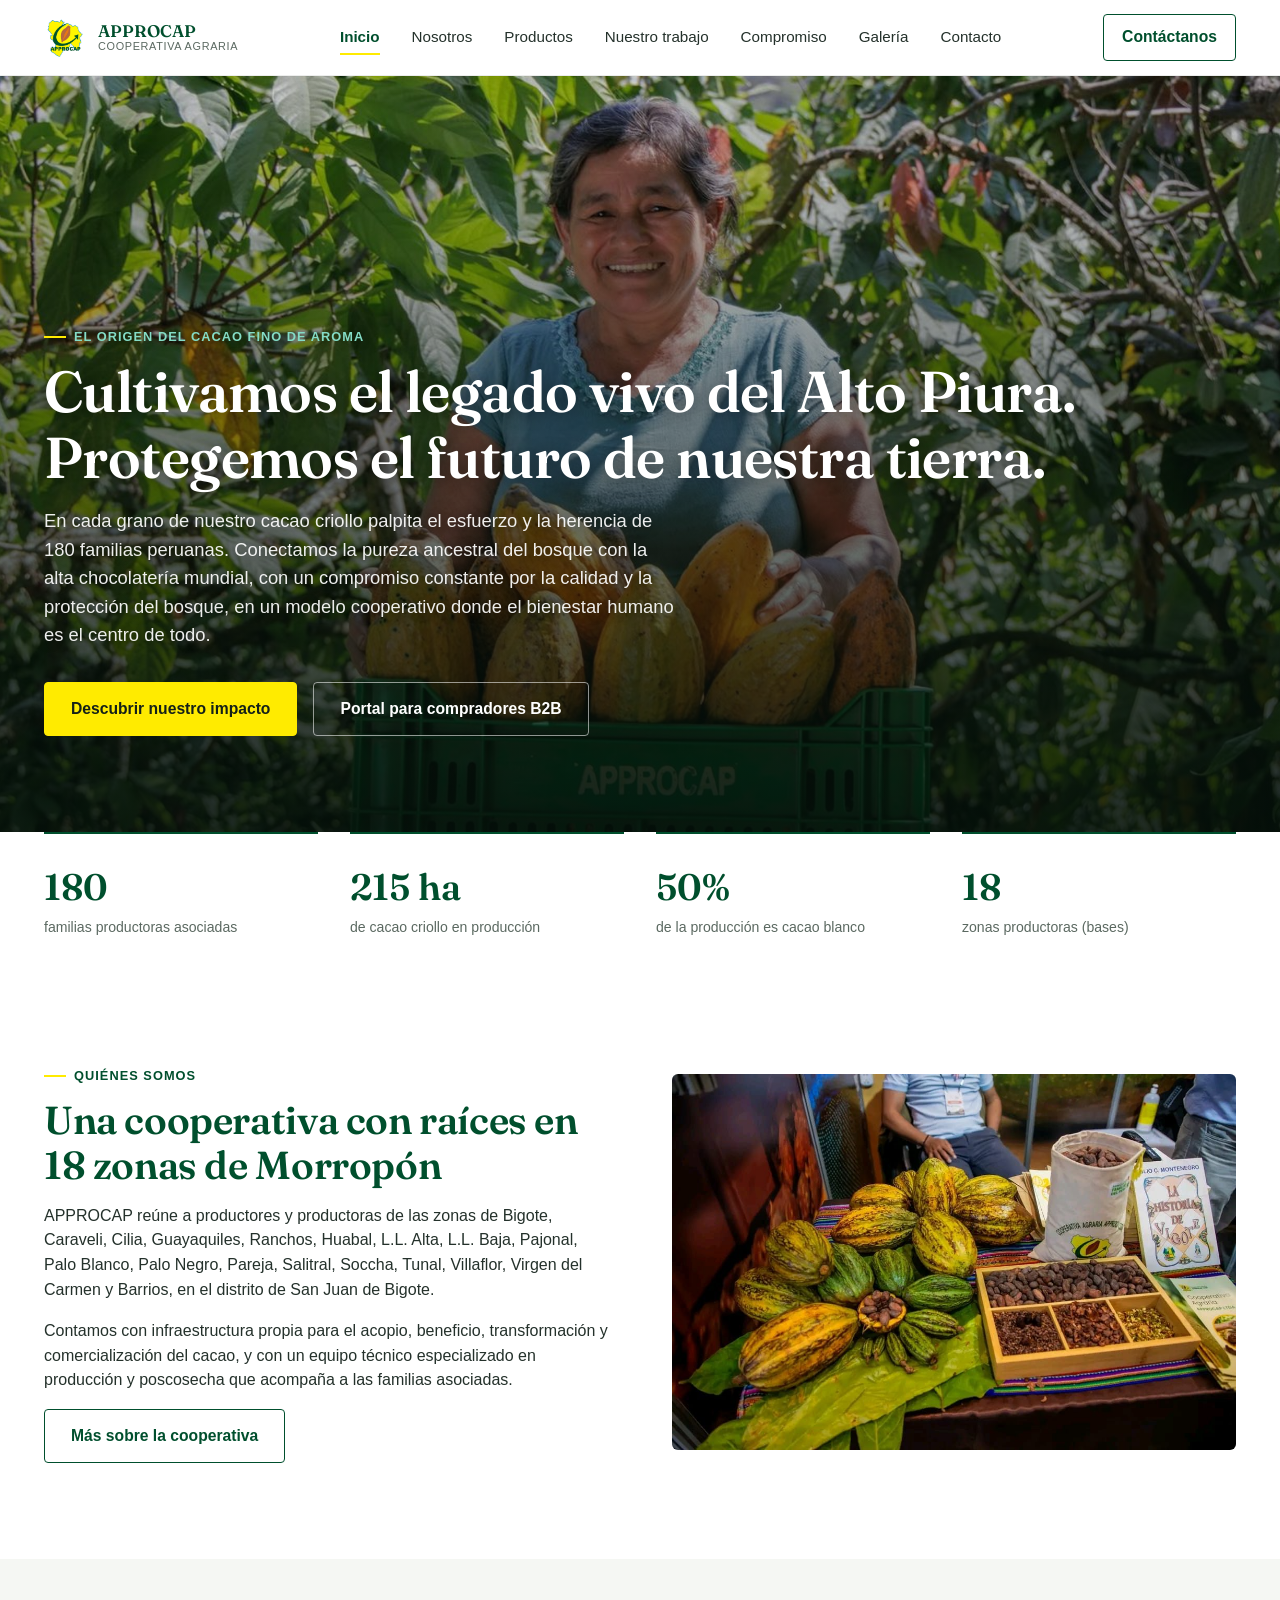
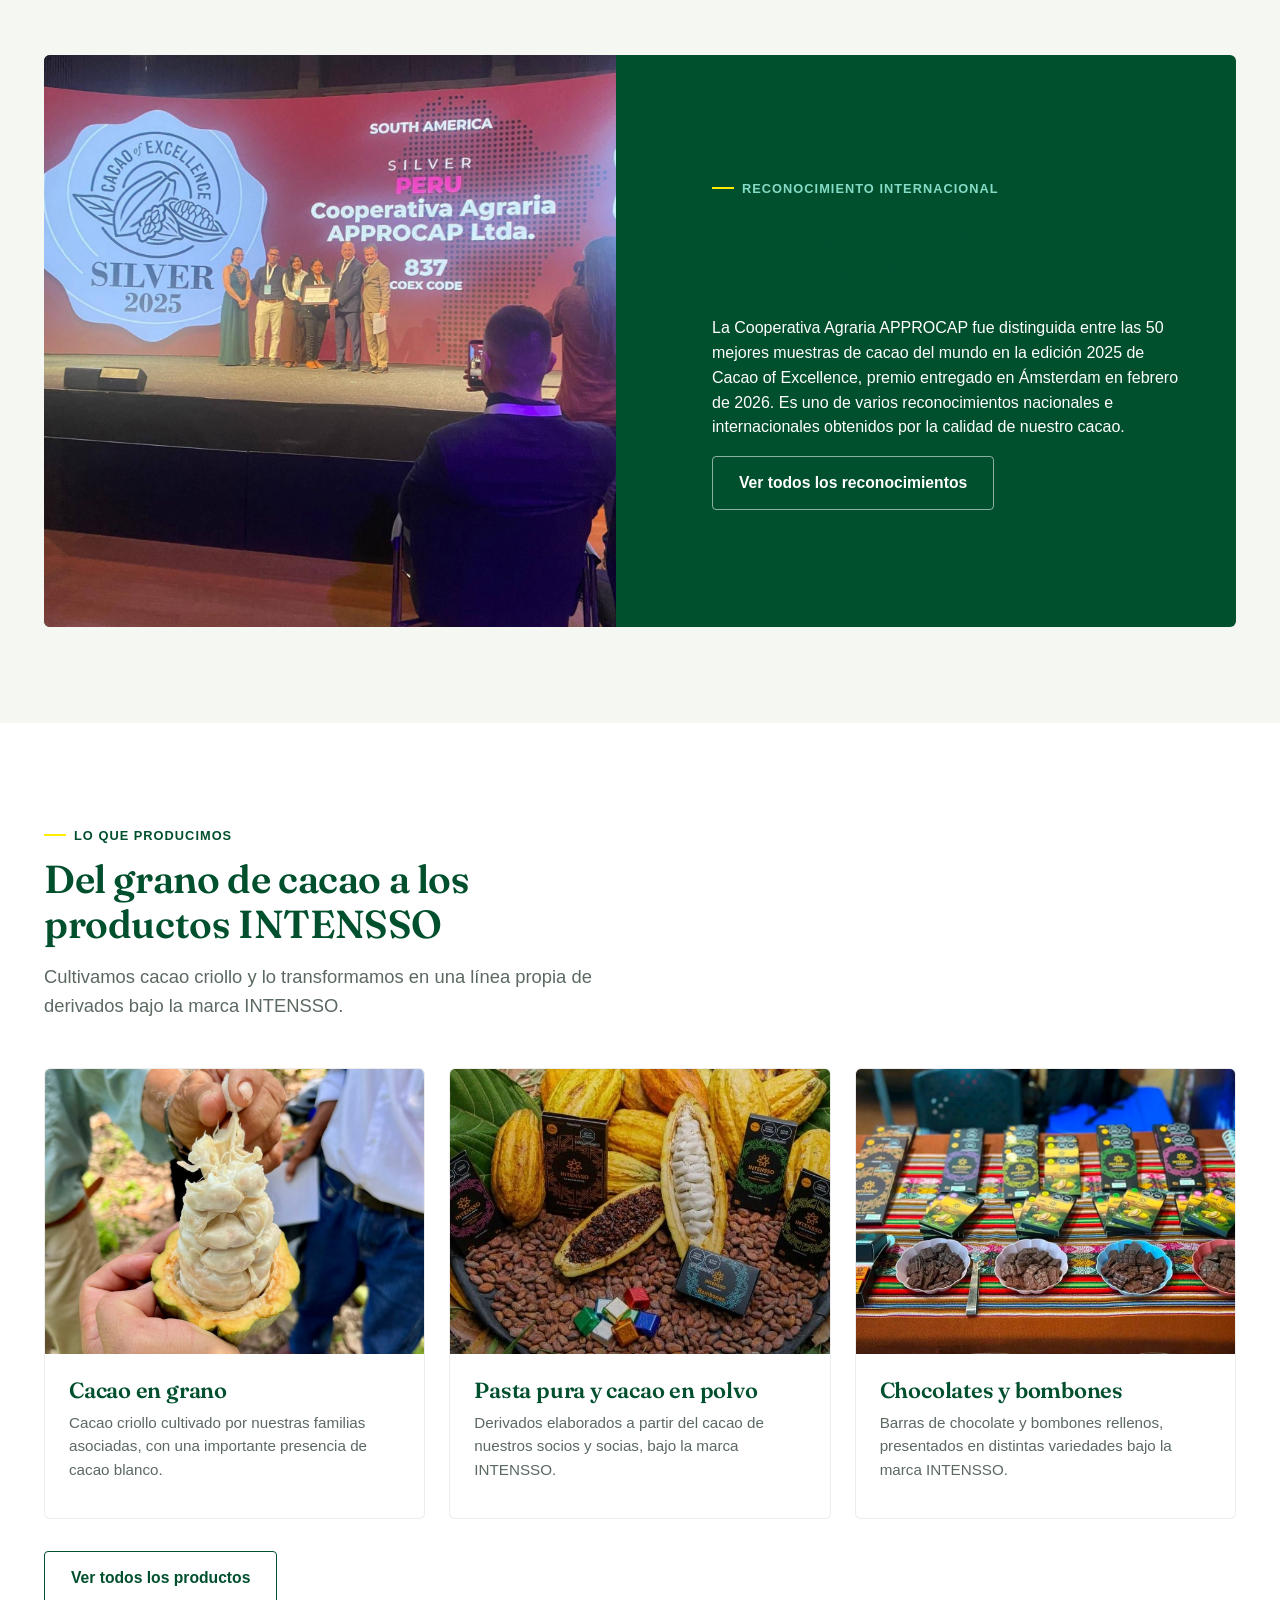
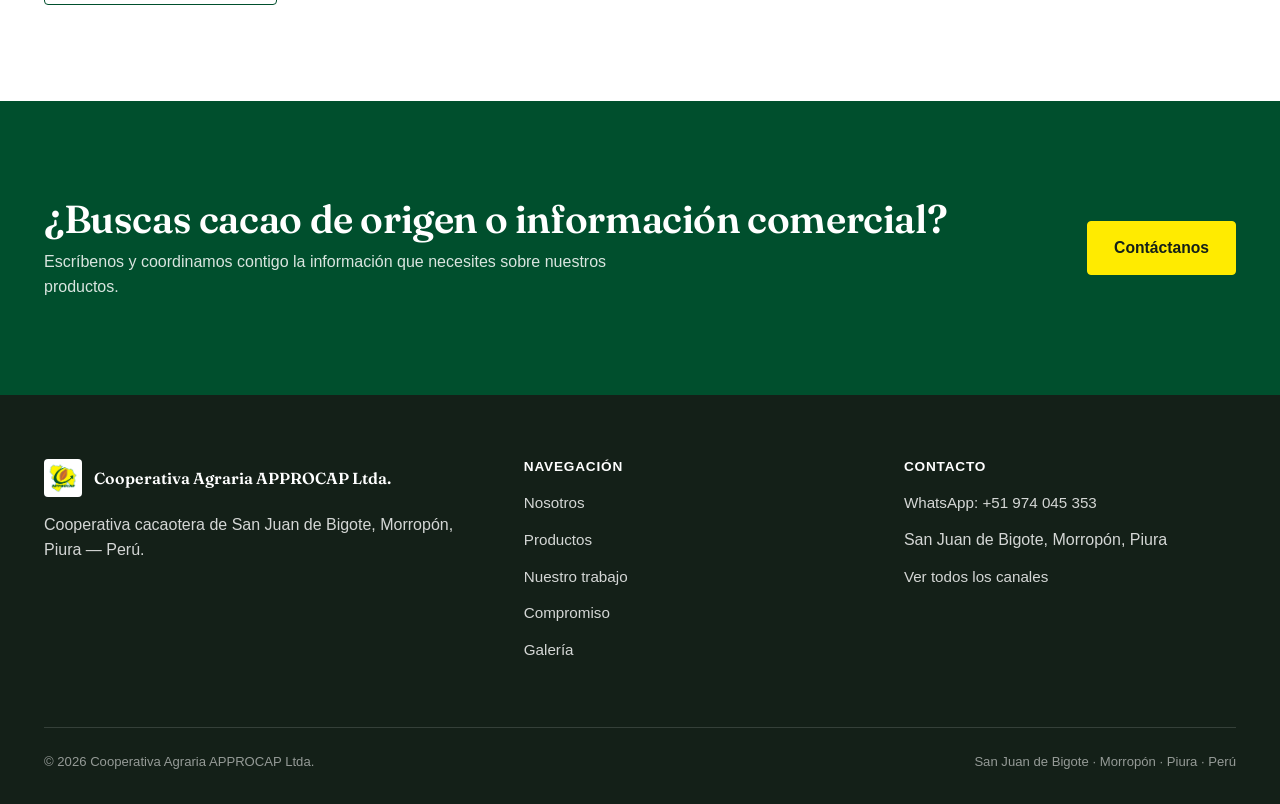
==== commit 32a22133: "hi" ====
--- a/index.html
+++ b/index.html
@@ -24,7 +24,7 @@
 <header class="site-header">
   <div class="container">
     <a class="brand" href="index.html">
-      <img src="assets/img/logo-approcap.png" alt="Logotipo de APPROCAP" width="44" height="44">
+      <img src="assets/img/logo-approcap.png" alt="Logotipo de APPROCAP" width="42" height="44">
       <span class="brand-name">APPROCAP<small>Cooperativa Agraria</small></span>
     </a>
     <button class="nav-toggle" type="button" aria-expanded="false" aria-controls="main-nav" aria-label="Abrir menú de navegación">
@@ -50,20 +50,19 @@
 
 <main id="contenido">
 
-  <section class="container hero">
-    <div class="hero-copy">
-      <p class="eyebrow">Cooperativa Agraria APPROCAP · San Juan de Bigote, Piura</p>
-      <h1>Cacao criollo cultivado con orgullo cooperativo en las alturas de Piura</h1>
-      <p class="lede">Somos una cooperativa agraria cacaotera formada por 180 familias productoras de San Juan de Bigote, provincia de Morropón. Cultivamos cacao criollo —la mitad de variedad blanca— y lo transformamos en los productos de nuestra marca INTENSSO.</p>
+  <section class="hero-full">
+    <div class="hero-full-media">
+      <img src="assets/img/hero-productora-cacao-approcap.jpg" alt="Productora asociada a APPROCAP sosteniendo una caja con mazorcas de cacao recién cosechadas" width="1800" height="923" fetchpriority="high">
+    </div>
+    <div class="container hero-full-content">
+      <p class="eyebrow">El origen del cacao fino de aroma</p>
+      <h1>Cultivamos el legado vivo del Alto Piura.<br>Protegemos el futuro de nuestra tierra.</h1>
+      <p class="lede">En cada grano de nuestro cacao criollo palpita el esfuerzo y la herencia de 180 familias peruanas. Conectamos la pureza ancestral del bosque con la alta chocolatería mundial, con un compromiso constante por la calidad y la protección del bosque, en un modelo cooperativo donde el bienestar humano es el centro de todo.</p>
       <div class="cta-row">
-        <a class="btn btn-primary" href="nosotros.html">Conoce la cooperativa</a>
-        <a class="btn btn-outline-dark" href="contacto.html">Contáctanos</a>
+        <a class="btn btn-primary" href="compromiso.html">Descubrir nuestro impacto</a>
+        <a class="btn btn-outline" href="contacto.html">Portal para compradores B2B</a>
       </div>
     </div>
-    <figure class="hero-figure">
-      <img src="assets/img/hero-productora-cacao-approcap.jpg" alt="Productora asociada a APPROCAP sosteniendo una caja con mazorcas de cacao recién cosechadas" width="1800" height="923" fetchpriority="high">
-      <figcaption>Cosecha de cacao criollo en una de las bases productoras de APPROCAP</figcaption>
-    </figure>
   </section>
 
   <section class="container">
@@ -163,7 +162,7 @@
     <div class="footer-grid">
       <div>
         <div class="footer-brand">
-          <img src="assets/img/logo-approcap.png" alt="" width="38" height="38">
+          <img src="assets/img/logo-approcap.png" alt="" width="36" height="38">
           <span>Cooperativa Agraria APPROCAP Ltda.</span>
         </div>
         <p>Cooperativa cacaotera de San Juan de Bigote, Morropón, Piura — Perú.</p>
--- a/css/styles.css
+++ b/css/styles.css
@@ -10,6 +10,9 @@
   --color-white: #FFFFFF;
   --color-secondary: #84DCC6;
   --color-blue: #0089D0;
+  /* Variante más oscura del azul de marca, solo para texto de enlaces:
+     #0089D0 da 3.83:1 sobre blanco (no cumple WCAG AA 4.5:1 para texto). */
+  --color-blue-text: #006999;
 
   /* Derivados de la paleta (mismos matices, distinta opacidad/luminosidad) */
   --color-primary-dark: #003820;
@@ -67,7 +70,7 @@
 h2 { font-size: clamp(1.7rem, 1.4rem + 1.3vw, 2.5rem); }
 h3 { font-size: clamp(1.15rem, 1.05rem + 0.4vw, 1.4rem); }
 p { margin: 0 0 var(--space-4); max-width: 65ch; }
-a { color: var(--color-blue); }
+a { color: var(--color-blue-text); }
 ul, ol { padding-left: 1.2em; }
 button { font: inherit; }
 
@@ -147,10 +150,18 @@
 /* ---------- Header ---------- */
 .site-header {
   position: sticky; top: 0; z-index: 500;
+  border-bottom: 1px solid var(--color-border-subtle);
+  height: var(--header-height);
+}
+/* The frosted-glass backdrop lives on a ::before layer rather than on
+   .site-header itself: backdrop-filter (like transform/filter/will-change)
+   makes an element the containing block for its position:fixed
+   descendants, which would trap the fixed-position mobile nav panel
+   inside the header's own 76px-tall box instead of the full viewport. */
+.site-header::before {
+  content: ""; position: absolute; inset: 0; z-index: -1;
   background: rgba(255, 255, 255, 0.92);
   backdrop-filter: saturate(160%) blur(8px);
-  border-bottom: 1px solid var(--color-border-subtle);
-  height: var(--header-height);
 }
 .site-header .container { height: 100%; display: flex; align-items: center; justify-content: space-between; gap: var(--space-5); }
 .brand { display: flex; align-items: center; gap: var(--space-3); text-decoration: none; color: var(--color-primary); }
@@ -201,19 +212,26 @@
 .nav-toggle[aria-expanded="true"] .icon-menu { display: none; }
 .nav-toggle[aria-expanded="true"] .icon-close { display: block; }
 
-/* ---------- Hero ---------- */
-.hero {
-  display: grid; grid-template-columns: 1.05fr 0.95fr; align-items: center;
-  gap: var(--space-8); padding-block: var(--space-8);
-}
-.hero-copy .eyebrow { margin-bottom: var(--space-4); }
-.hero-figure { position: relative; border-radius: var(--radius-md); overflow: hidden; }
-.hero-figure img { width: 100%; height: 100%; object-fit: cover; aspect-ratio: 4 / 5; }
-.hero-figure figcaption {
-  position: absolute; left: 0; right: 0; bottom: 0; padding: var(--space-4) var(--space-5);
-  background: linear-gradient(0deg, rgba(0,0,0,0.55), transparent);
-  color: var(--color-white); font-size: 0.85rem;
-}
+/* ---------- Hero (imagen completa, home) ---------- */
+.hero-full {
+  position: relative;
+  min-height: clamp(560px, 84vh, 780px);
+  display: flex; align-items: flex-end;
+  overflow: hidden;
+  isolation: isolate;
+}
+.hero-full-media { position: absolute; inset: 0; z-index: -1; }
+.hero-full-media img { width: 100%; height: 100%; object-fit: cover; object-position: center 32%; }
+.hero-full-media::after {
+  content: ""; position: absolute; inset: 0;
+  background: linear-gradient(180deg, rgba(4, 16, 10, 0.18) 0%, rgba(4, 16, 10, 0.58) 60%, rgba(4, 16, 10, 0.86) 100%);
+}
+.hero-full-content { padding-block: var(--space-7) var(--space-9); }
+.hero-full-content .eyebrow { color: var(--color-secondary); text-shadow: 0 1px 10px rgba(0, 0, 0, 0.35); }
+.hero-full-content .eyebrow::before { background: var(--color-accent); }
+.hero-full-content h1 { color: var(--color-white); text-shadow: 0 2px 16px rgba(0, 0, 0, 0.4); }
+.hero-full-content .lede { color: rgba(255, 255, 255, 0.92); max-width: 62ch; text-shadow: 0 1px 12px rgba(0, 0, 0, 0.4); }
+
 .page-hero {
   padding-block: var(--space-8) var(--space-7);
   border-bottom: 1px solid var(--color-border-subtle);
@@ -222,8 +240,8 @@
 .page-hero .eyebrow::before { background: var(--color-blue); }
 
 @media (max-width: 900px) {
-  .hero { grid-template-columns: 1fr; gap: var(--space-6); padding-block: var(--space-6); }
-  .hero-figure img { aspect-ratio: 4 / 3; }
+  .hero-full { min-height: clamp(520px, 92vh, 680px); align-items: flex-end; }
+  .hero-full-content { padding-block: var(--space-6) var(--space-7); }
 }
 
 /* ---------- Stat strip ---------- */
@@ -271,7 +289,11 @@
 
 /* ---------- Product cards ---------- */
 .product-card { background: var(--color-surface); border: 1px solid var(--color-border-subtle); border-radius: var(--radius-md); overflow: hidden; }
-.product-card img { width: 100%; aspect-ratio: 4/3; object-fit: cover; }
+/* height:auto is required here: every <img> also carries HTML width/height
+   attributes (to prevent layout shift), and the browser maps those to an
+   implicit height in px. Without an explicit height:auto, that mapped
+   height wins over aspect-ratio's auto-calculation, ignoring the ratio. */
+.product-card img { width: 100%; height: auto; aspect-ratio: 4/3; object-fit: cover; }
 .product-card .product-body { padding: var(--space-5); }
 .product-card h3 { margin-bottom: var(--space-2); }
 .product-card p { color: var(--color-text-muted); font-size: 0.95rem; margin-bottom: var(--space-3); }
@@ -322,7 +344,7 @@
 .recognition-item button.thumb-btn {
   border: none; padding: 0; background: none; cursor: zoom-in; display: block; width: 100%;
 }
-.recognition-item img { width: 100%; aspect-ratio: 4/3; object-fit: cover; }
+.recognition-item img { width: 100%; height: auto; aspect-ratio: 4/3; object-fit: cover; }
 .recognition-caption { padding: var(--space-4); }
 .recognition-caption .rec-title { font-weight: 600; color: var(--color-primary); display: block; margin-bottom: 2px; font-size: 0.95rem; }
 .recognition-caption .rec-meta { font-size: 0.82rem; color: var(--color-text-muted); }
@@ -349,7 +371,7 @@
 @media (max-width: 900px) { .gallery-grid { grid-template-columns: repeat(2, 1fr); } }
 @media (max-width: 560px) { .gallery-grid { grid-template-columns: 1fr; } }
 .gallery-item { border: none; padding: 0; background: none; cursor: zoom-in; border-radius: var(--radius-md); overflow: hidden; position: relative; }
-.gallery-item img { width: 100%; aspect-ratio: 4/3; object-fit: cover; transition: transform 300ms var(--ease); }
+.gallery-item img { width: 100%; height: auto; aspect-ratio: 4/3; object-fit: cover; transition: transform 300ms var(--ease); }
 .gallery-item:hover img { transform: scale(1.035); }
 .gallery-item .gallery-cap {
   position: absolute; left: 0; right: 0; bottom: 0; padding: var(--space-3) var(--space-4);
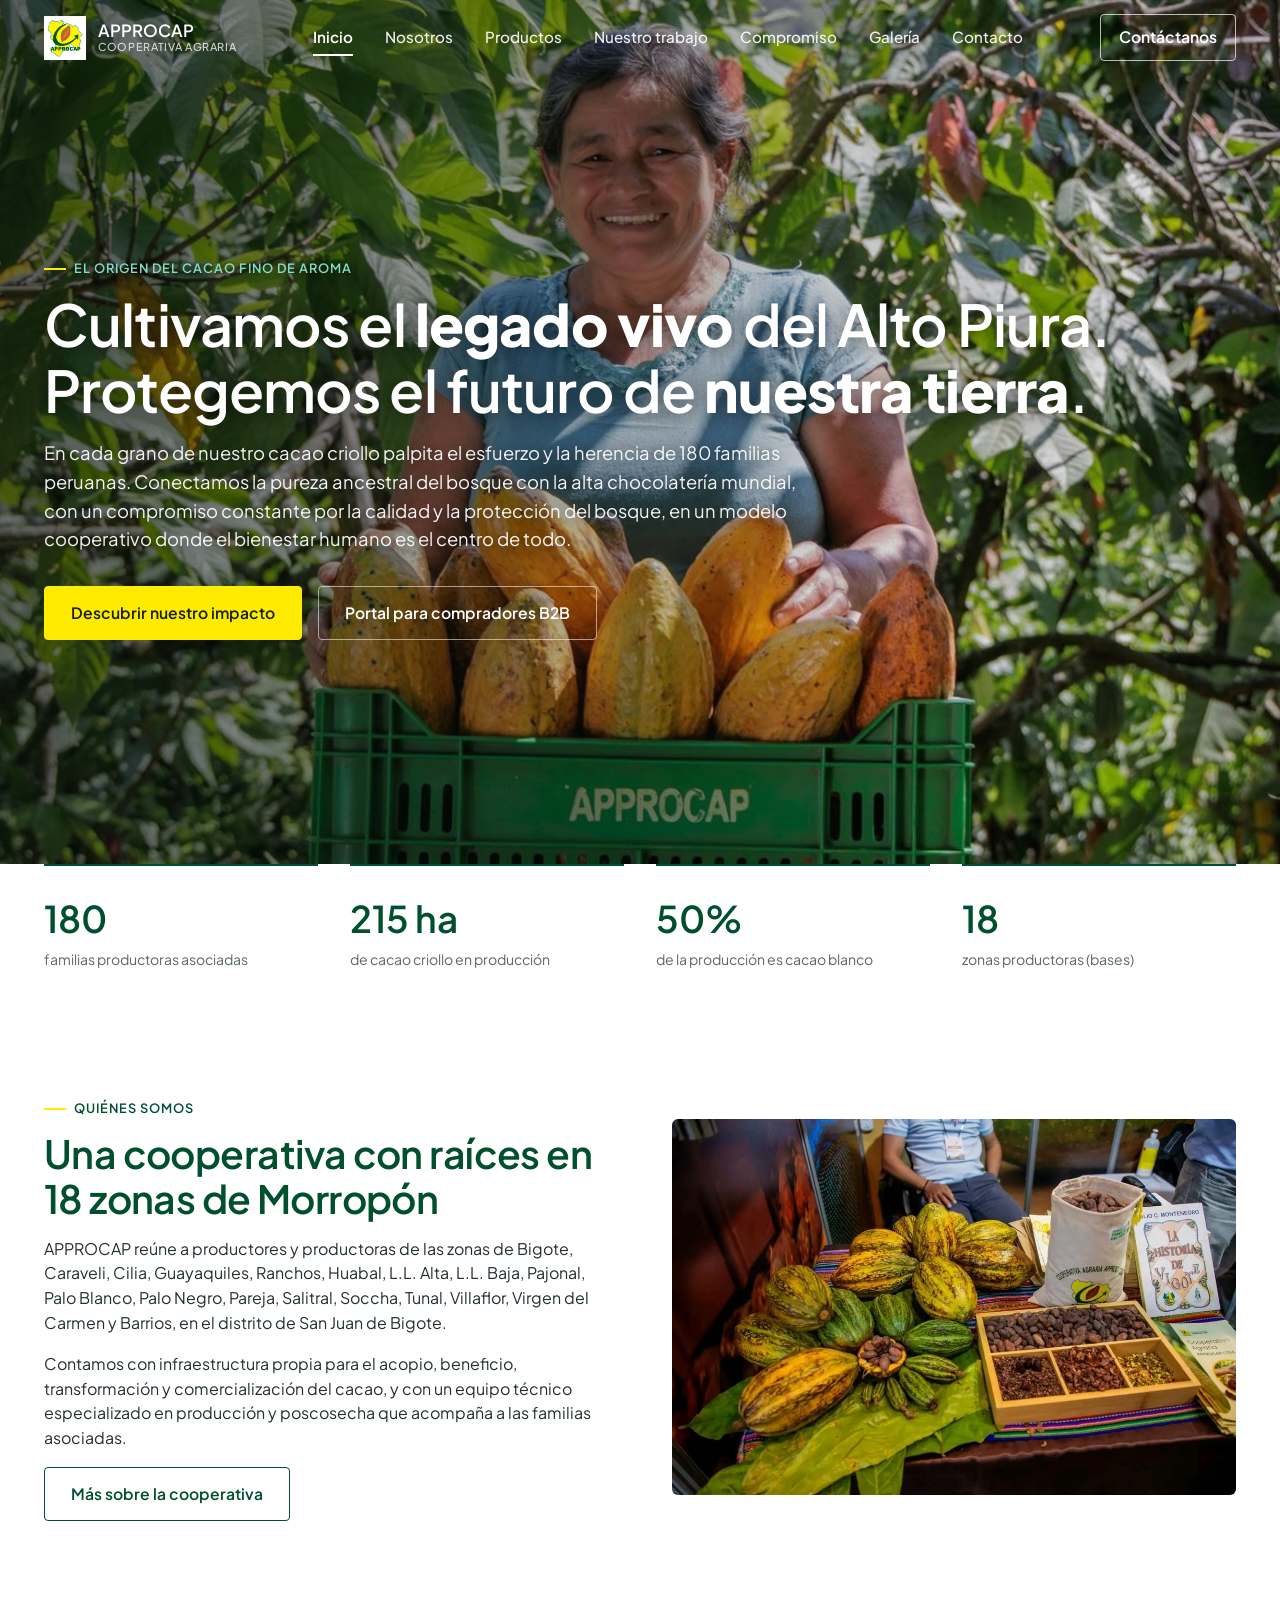
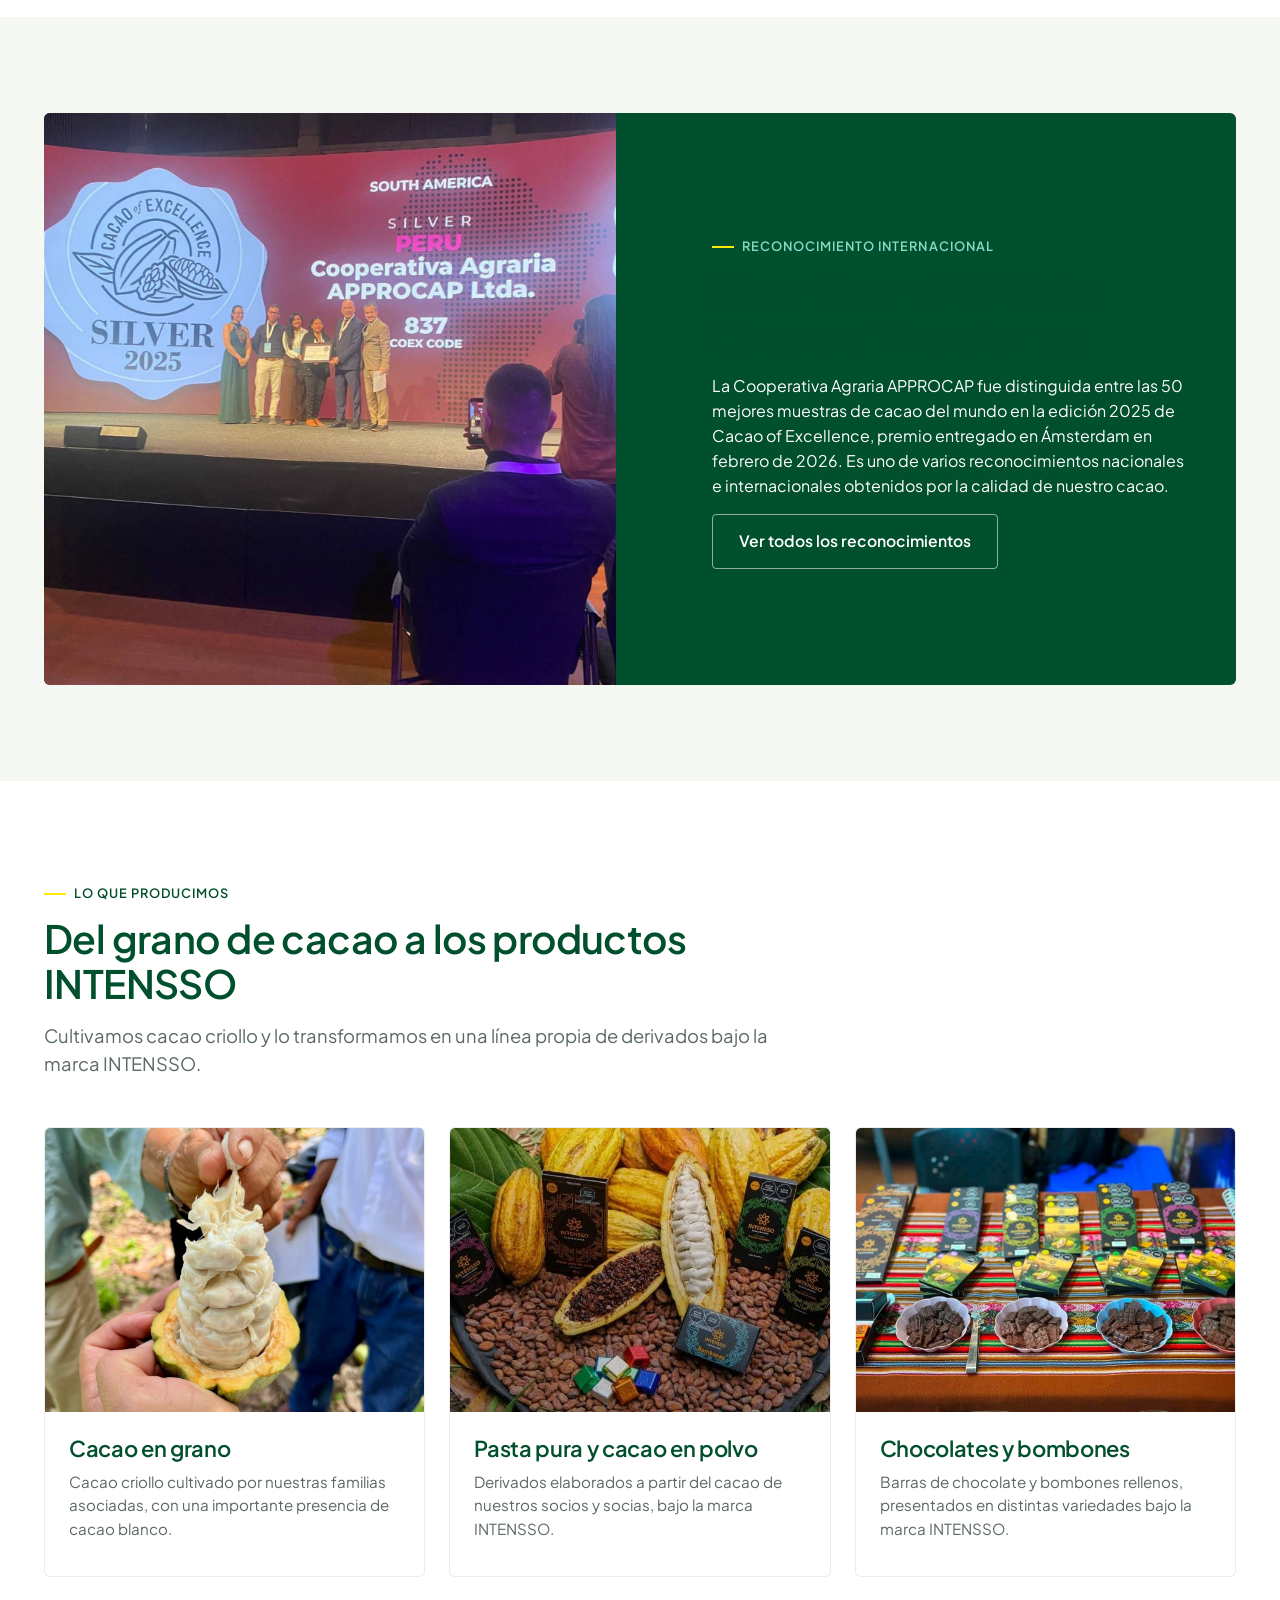
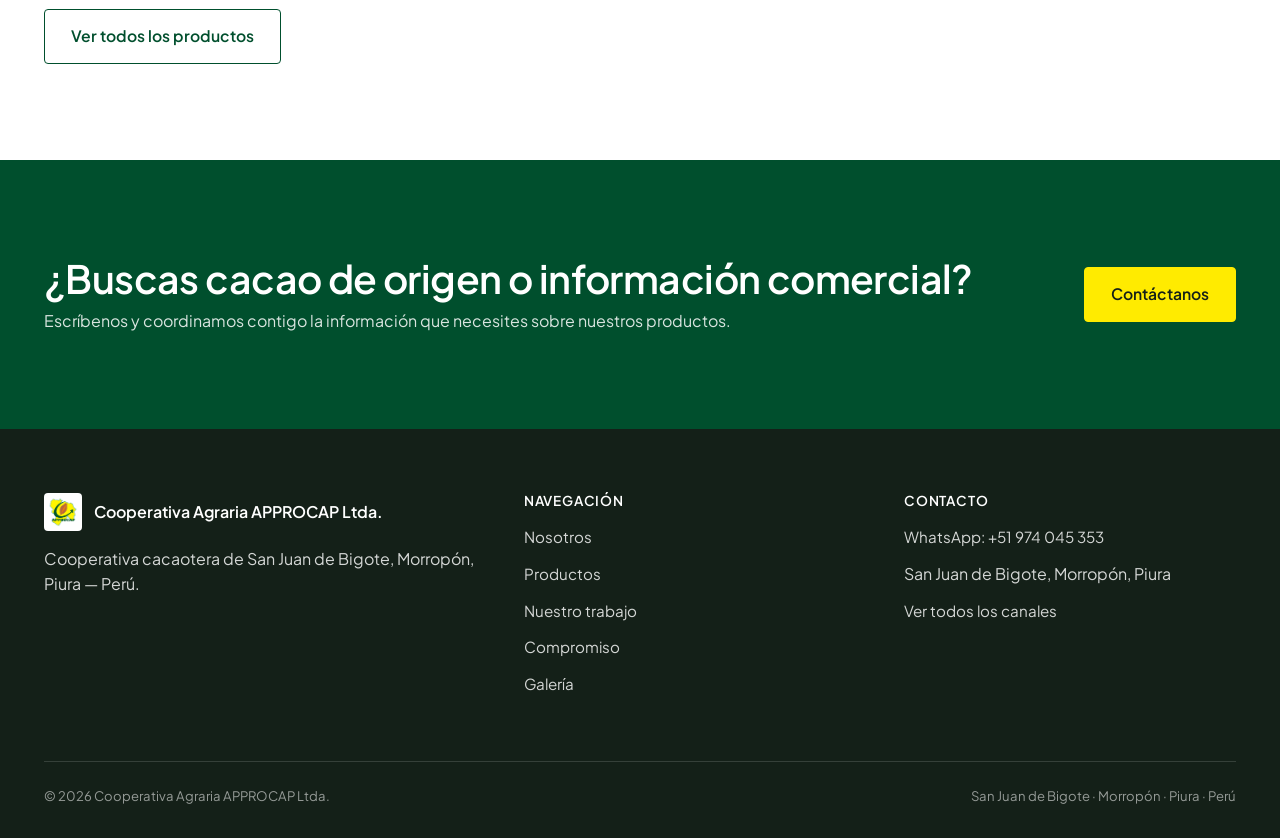
==== commit c599a207: "uu" ====
--- a/index.html
+++ b/index.html
@@ -15,13 +15,13 @@
 <link rel="stylesheet" href="css/styles.css">
 <link rel="preconnect" href="https://fonts.googleapis.com">
 <link rel="preconnect" href="https://fonts.gstatic.com" crossorigin>
-<link href="https://fonts.googleapis.com/css2?family=Fraunces:opsz,wght@9..144,500;9..144,600&display=swap" rel="stylesheet">
+<link href="https://fonts.googleapis.com/css2?family=Plus+Jakarta+Sans:wght@400;500;600;700;800&display=swap" rel="stylesheet">
 </head>
 <body>
 
 <a class="skip-link" href="#contenido">Saltar al contenido principal</a>
 
-<header class="site-header">
+<header class="site-header" data-transparent-hero>
   <div class="container">
     <a class="brand" href="index.html">
       <img src="assets/img/logo-approcap.png" alt="Logotipo de APPROCAP" width="42" height="44">
@@ -56,7 +56,7 @@
     </div>
     <div class="container hero-full-content">
       <p class="eyebrow">El origen del cacao fino de aroma</p>
-      <h1>Cultivamos el legado vivo del Alto Piura.<br>Protegemos el futuro de nuestra tierra.</h1>
+      <h1>Cultivamos el <strong>legado vivo</strong> del Alto Piura.<br>Protegemos el futuro de <strong>nuestra tierra</strong>.</h1>
       <p class="lede">En cada grano de nuestro cacao criollo palpita el esfuerzo y la herencia de 180 familias peruanas. Conectamos la pureza ancestral del bosque con la alta chocolatería mundial, con un compromiso constante por la calidad y la protección del bosque, en un modelo cooperativo donde el bienestar humano es el centro de todo.</p>
       <div class="cta-row">
         <a class="btn btn-primary" href="compromiso.html">Descubrir nuestro impacto</a>
--- a/css/styles.css
+++ b/css/styles.css
@@ -26,8 +26,8 @@
   --color-surface-alt: #F5F7F3;
 
   /* Tipografía */
-  --font-display: "Fraunces", "Iowan Old Style", "Palatino Linotype", Georgia, serif;
-  --font-body: -apple-system, BlinkMacSystemFont, "Segoe UI", Roboto, Helvetica, Arial, sans-serif;
+  --font-display: "Plus Jakarta Sans", "Segoe UI", -apple-system, BlinkMacSystemFont, Arial, sans-serif;
+  --font-body: "Plus Jakarta Sans", "Segoe UI", -apple-system, BlinkMacSystemFont, Arial, sans-serif;
   --font-mono: ui-monospace, "SFMono-Regular", Consolas, "Liberation Mono", monospace;
 
   /* Grid de 4px */
@@ -65,7 +65,8 @@
   overflow-x: hidden;
 }
 img { max-width: 100%; display: block; }
-h1, h2, h3, h4 { font-family: var(--font-display); color: var(--color-primary); font-weight: 600; line-height: 1.15; margin: 0 0 var(--space-4); letter-spacing: -0.01em; }
+h1, h2, h3, h4 { font-family: var(--font-display); color: var(--color-primary); font-weight: 600; line-height: 1.15; margin: 0 0 var(--space-4); letter-spacing: -0.015em; }
+h1 strong, h2 strong, h3 strong { font-weight: 800; }
 h1 { font-size: clamp(2.25rem, 1.7rem + 2.4vw, 3.6rem); font-weight: 600; }
 h2 { font-size: clamp(1.7rem, 1.4rem + 1.3vw, 2.5rem); }
 h3 { font-size: clamp(1.15rem, 1.05rem + 0.4vw, 1.4rem); }
@@ -215,22 +216,53 @@
 /* ---------- Hero (imagen completa, home) ---------- */
 .hero-full {
   position: relative;
-  min-height: clamp(560px, 84vh, 780px);
-  display: flex; align-items: flex-end;
+  /* Sube el hero por debajo del header para que la foto llegue hasta el
+     borde superior real de la ventana, con el header flotando encima. */
+  margin-top: calc(-1 * var(--header-height));
+  min-height: clamp(620px, 96vh, 880px);
+  display: flex; align-items: center;
   overflow: hidden;
   isolation: isolate;
 }
 .hero-full-media { position: absolute; inset: 0; z-index: -1; }
-.hero-full-media img { width: 100%; height: 100%; object-fit: cover; object-position: center 32%; }
+.hero-full-media img { width: 100%; height: 100%; object-fit: cover; object-position: center 30%; }
 .hero-full-media::after {
   content: ""; position: absolute; inset: 0;
-  background: linear-gradient(180deg, rgba(4, 16, 10, 0.18) 0%, rgba(4, 16, 10, 0.58) 60%, rgba(4, 16, 10, 0.86) 100%);
-}
-.hero-full-content { padding-block: var(--space-7) var(--space-9); }
-.hero-full-content .eyebrow { color: var(--color-secondary); text-shadow: 0 1px 10px rgba(0, 0, 0, 0.35); }
+  /* Oscurece lo justo para que el texto blanco se lea, sin apagar la foto:
+     más presencia a la izquierda (donde vive el texto), casi transparente
+     a la derecha. */
+  background: linear-gradient(100deg, rgba(4, 16, 10, 0.62) 0%, rgba(4, 16, 10, 0.34) 42%, rgba(4, 16, 10, 0.1) 72%);
+}
+.hero-full-content { padding-block: calc(var(--header-height) + var(--space-7)) var(--space-9); }
+.hero-full-content .eyebrow { color: var(--color-secondary); text-shadow: 0 1px 10px rgba(0, 0, 0, 0.45); }
 .hero-full-content .eyebrow::before { background: var(--color-accent); }
-.hero-full-content h1 { color: var(--color-white); text-shadow: 0 2px 16px rgba(0, 0, 0, 0.4); }
-.hero-full-content .lede { color: rgba(255, 255, 255, 0.92); max-width: 62ch; text-shadow: 0 1px 12px rgba(0, 0, 0, 0.4); }
+.hero-full-content h1 { color: var(--color-white); text-shadow: 0 2px 20px rgba(0, 0, 0, 0.5); }
+.hero-full-content .lede { color: rgba(255, 255, 255, 0.94); max-width: 60ch; text-shadow: 0 1px 14px rgba(0, 0, 0, 0.55); }
+
+/* Header transparente mientras flota sobre el hero; en cuanto se hace
+   scroll, JS quita este modificador y el header vuelve a su estilo sólido
+   de siempre (ver js/main.js). Sin JS, el header simplemente se muestra
+   sólido desde el inicio: sigue siendo legible. */
+.site-header--transparent { border-bottom-color: transparent; }
+.site-header--transparent::before { opacity: 0; }
+.site-header--transparent .brand-name { color: var(--color-white); }
+.site-header--transparent .brand-name small { color: rgba(255, 255, 255, 0.78); }
+.site-header--transparent .main-nav a { color: rgba(255, 255, 255, 0.92); }
+.site-header--transparent .main-nav a[aria-current="page"] { color: var(--color-white); }
+.site-header--transparent .main-nav a::after { background: var(--color-white); }
+.site-header--transparent .nav-toggle { border-color: rgba(255, 255, 255, 0.55); color: var(--color-white); }
+/* El panel móvil desplegado es opaco y blanco (ver .main-nav.is-open):
+   si el header sigue "transparente" cuando se abre, el texto debe volver
+   a ser oscuro para no perderse sobre ese fondo blanco. */
+.site-header--transparent .main-nav.is-open a { color: var(--color-text); }
+.site-header--transparent .main-nav.is-open a[aria-current="page"] { color: var(--color-primary); }
+.site-header--transparent .main-nav.is-open a::after { background: var(--color-accent); }
+.site-header--transparent .header-cta .btn-outline-dark { color: var(--color-white); border-color: rgba(255, 255, 255, 0.7); }
+.site-header--transparent .header-cta .btn-outline-dark:hover { background: rgba(255, 255, 255, 0.15); }
+.site-header::before,
+.brand-name, .brand-name small, .main-nav a, .nav-toggle, .header-cta .btn-outline-dark {
+  transition: color 200ms var(--ease), border-color 200ms var(--ease), opacity 200ms var(--ease), background-color 200ms var(--ease);
+}
 
 .page-hero {
   padding-block: var(--space-8) var(--space-7);
@@ -240,8 +272,11 @@
 .page-hero .eyebrow::before { background: var(--color-blue); }
 
 @media (max-width: 900px) {
-  .hero-full { min-height: clamp(520px, 92vh, 680px); align-items: flex-end; }
-  .hero-full-content { padding-block: var(--space-6) var(--space-7); }
+  .hero-full { min-height: clamp(560px, 100vh, 760px); }
+  .hero-full-media::after {
+    background: linear-gradient(180deg, rgba(4, 16, 10, 0.35) 0%, rgba(4, 16, 10, 0.45) 55%, rgba(4, 16, 10, 0.72) 100%);
+  }
+  .hero-full-content { padding-block: calc(var(--header-height) + var(--space-6)) var(--space-7); }
 }
 
 /* ---------- Stat strip ---------- */
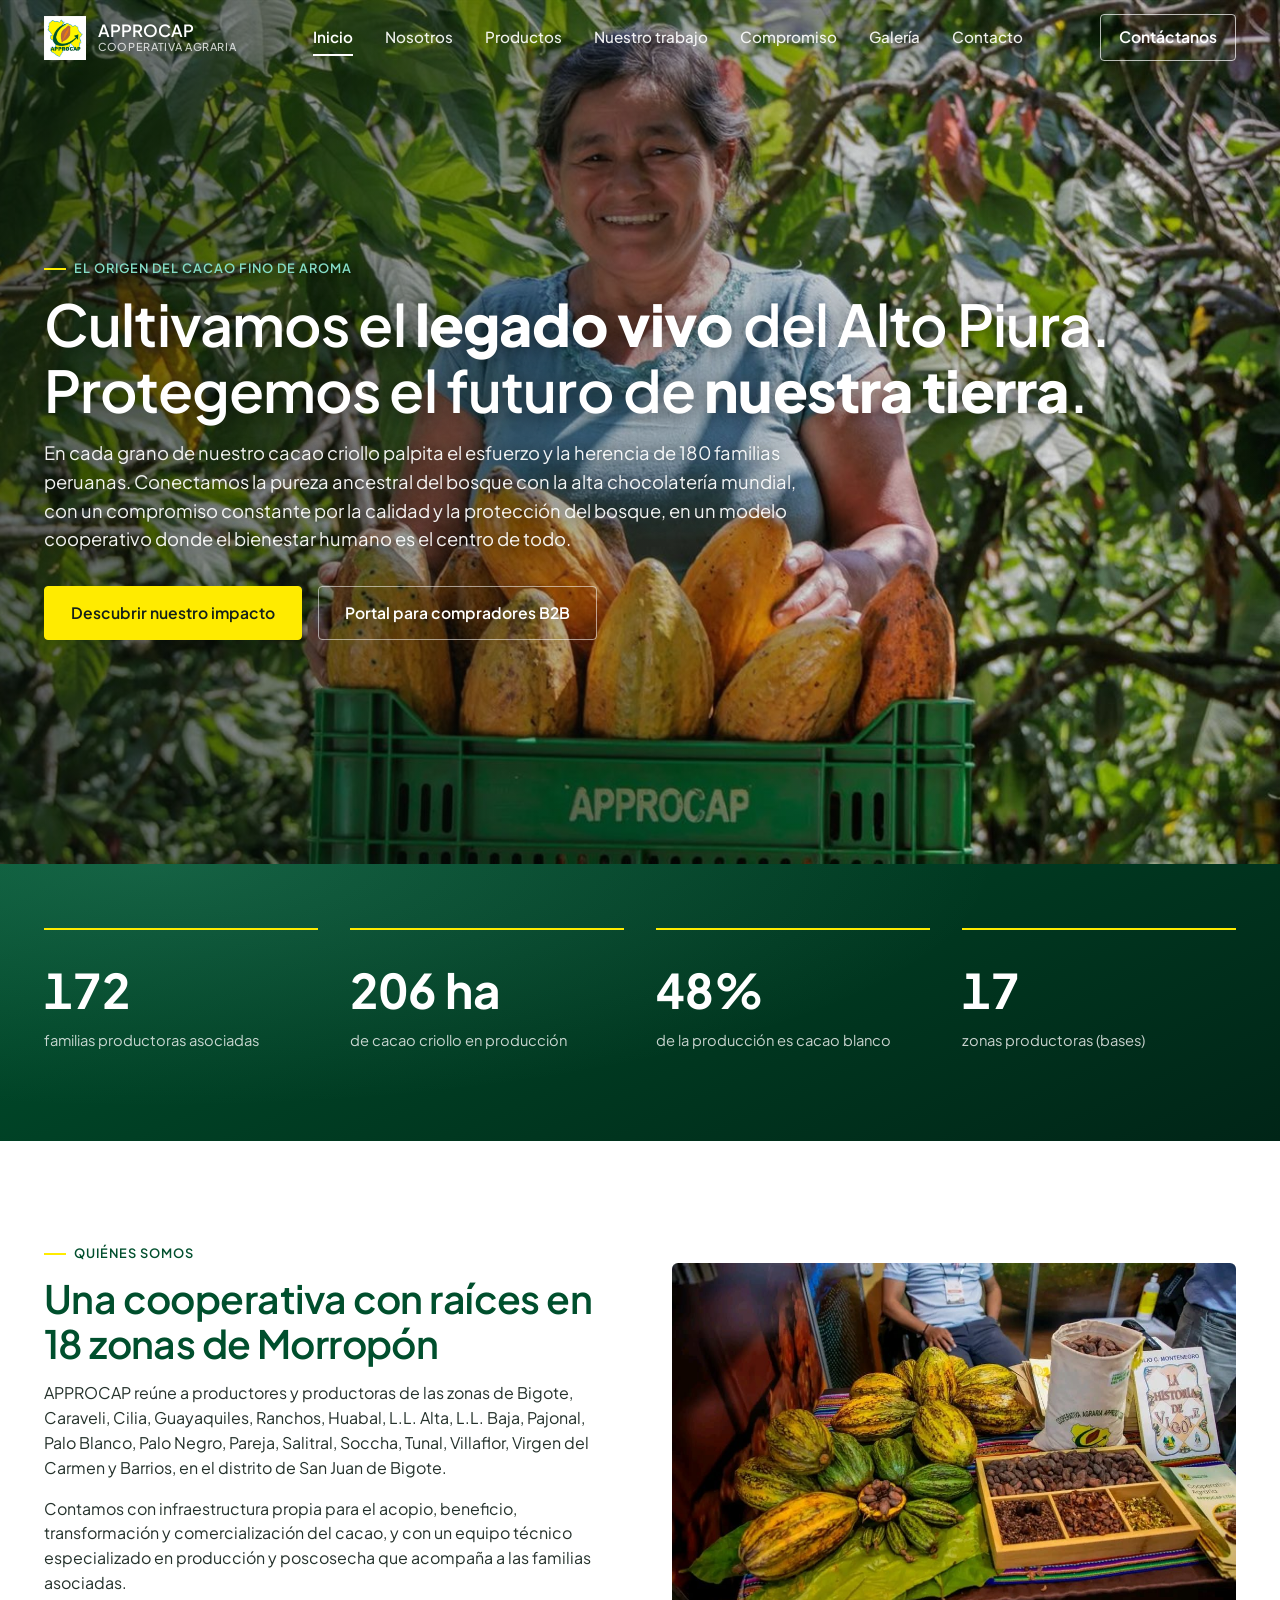
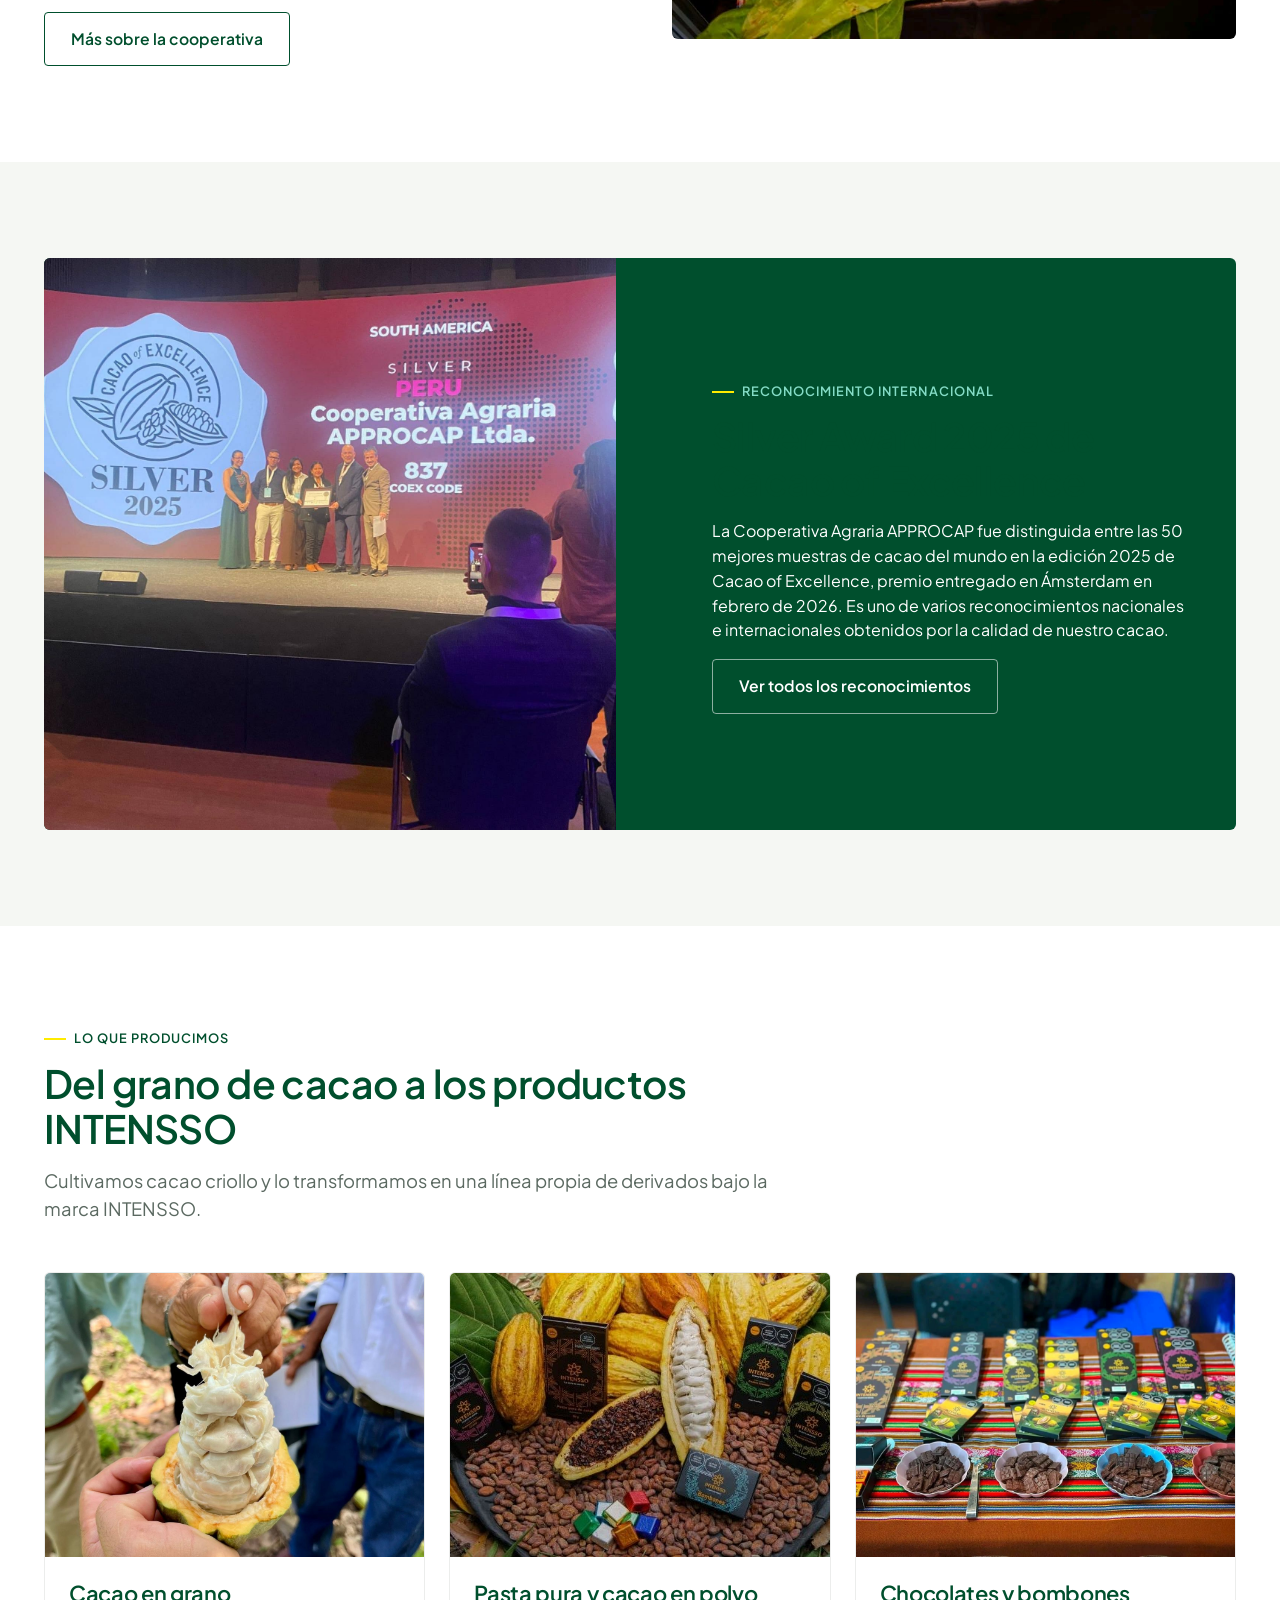
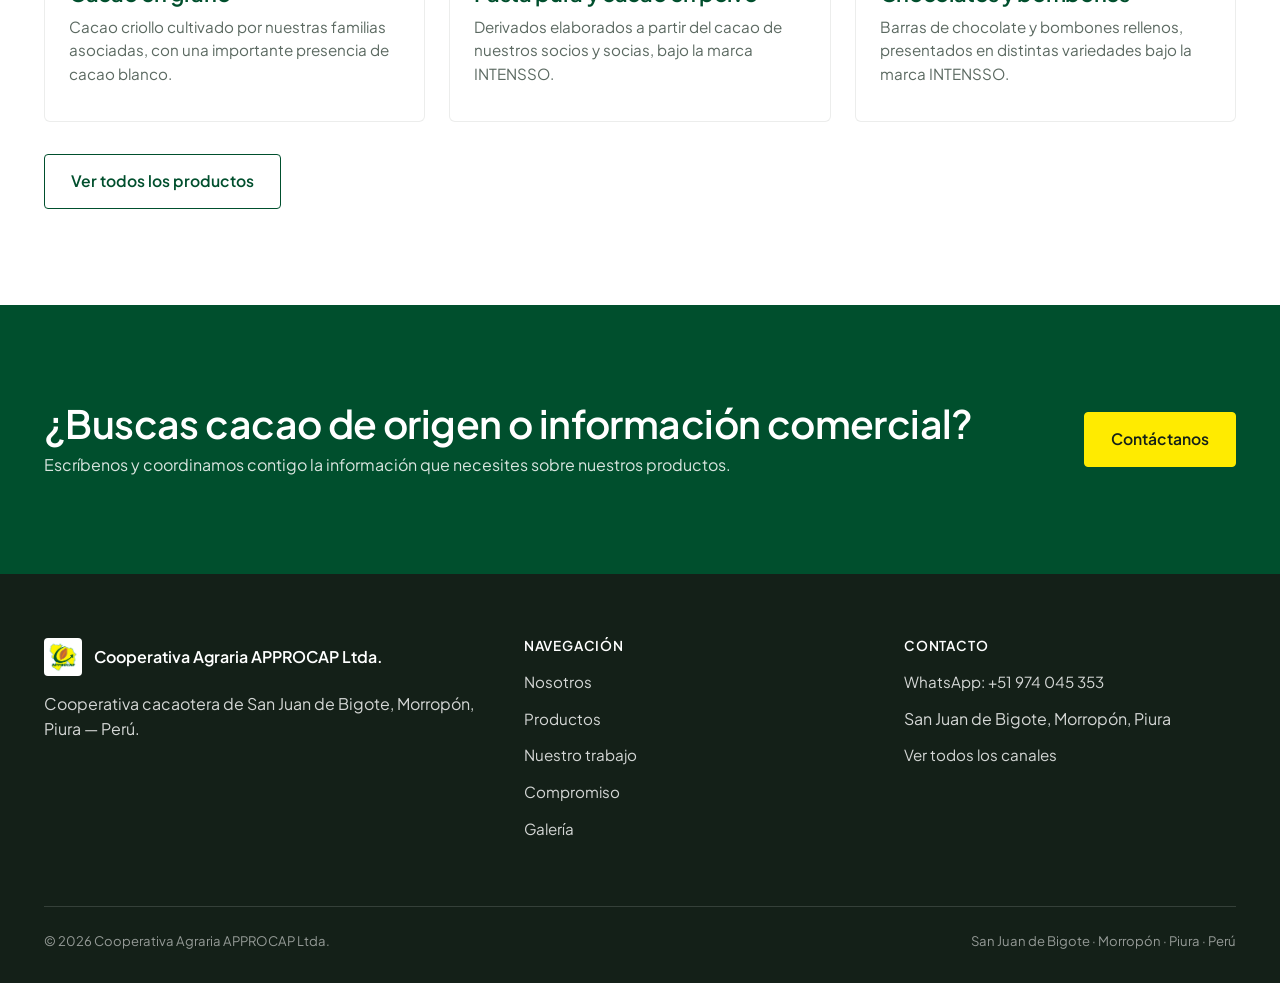
==== commit 3080ef91: "uu" ====
--- a/index.html
+++ b/index.html
@@ -65,12 +65,14 @@
     </div>
   </section>
 
-  <section class="container">
-    <div class="stat-strip">
-      <div class="stat"><span class="value">180</span><span class="label">familias productoras asociadas</span></div>
-      <div class="stat"><span class="value">215 ha</span><span class="label">de cacao criollo en producción</span></div>
-      <div class="stat"><span class="value">50%</span><span class="label">de la producción es cacao blanco</span></div>
-      <div class="stat"><span class="value">18</span><span class="label">zonas productoras (bases)</span></div>
+  <section class="stat-band">
+    <div class="container">
+      <div class="stat-strip">
+        <div class="stat"><span class="value" data-count-to="180">0</span><span class="label">familias productoras asociadas</span></div>
+        <div class="stat"><span class="value" data-count-to="215" data-suffix=" ha">0</span><span class="label">de cacao criollo en producción</span></div>
+        <div class="stat"><span class="value" data-count-to="50" data-suffix="%">0</span><span class="label">de la producción es cacao blanco</span></div>
+        <div class="stat"><span class="value" data-count-to="18">0</span><span class="label">zonas productoras (bases)</span></div>
+      </div>
     </div>
   </section>
 
--- a/css/styles.css
+++ b/css/styles.css
@@ -280,10 +280,19 @@
 }
 
 /* ---------- Stat strip ---------- */
+.stat-band {
+  background:
+    radial-gradient(120% 160% at 12% 0%, rgba(132, 220, 198, 0.16) 0%, transparent 55%),
+    linear-gradient(155deg, var(--color-primary) 0%, var(--color-primary-dark) 55%, #002517 100%);
+  padding-block: var(--space-8);
+}
 .stat-strip { display: grid; grid-template-columns: repeat(4, 1fr); gap: var(--space-6); }
-.stat { padding: var(--space-5) 0; border-top: 2px solid var(--color-primary); }
-.stat .value { display: block; font-family: var(--font-display); font-size: clamp(1.8rem, 1.5rem + 1vw, 2.4rem); color: var(--color-primary); font-weight: 600; }
-.stat .label { font-size: 0.88rem; color: var(--color-text-muted); }
+.stat { padding: var(--space-5) 0; border-top: 2px solid var(--color-accent); }
+.stat .value {
+  display: block; font-family: var(--font-display); font-variant-numeric: tabular-nums;
+  font-size: clamp(2.1rem, 1.7rem + 1.6vw, 3.1rem); color: var(--color-white); font-weight: 700;
+}
+.stat .label { font-size: 0.92rem; color: rgba(255, 255, 255, 0.78); }
 @media (max-width: 760px) { .stat-strip { grid-template-columns: repeat(2, 1fr); } }
 
 /* ---------- Editorial split rows ---------- */
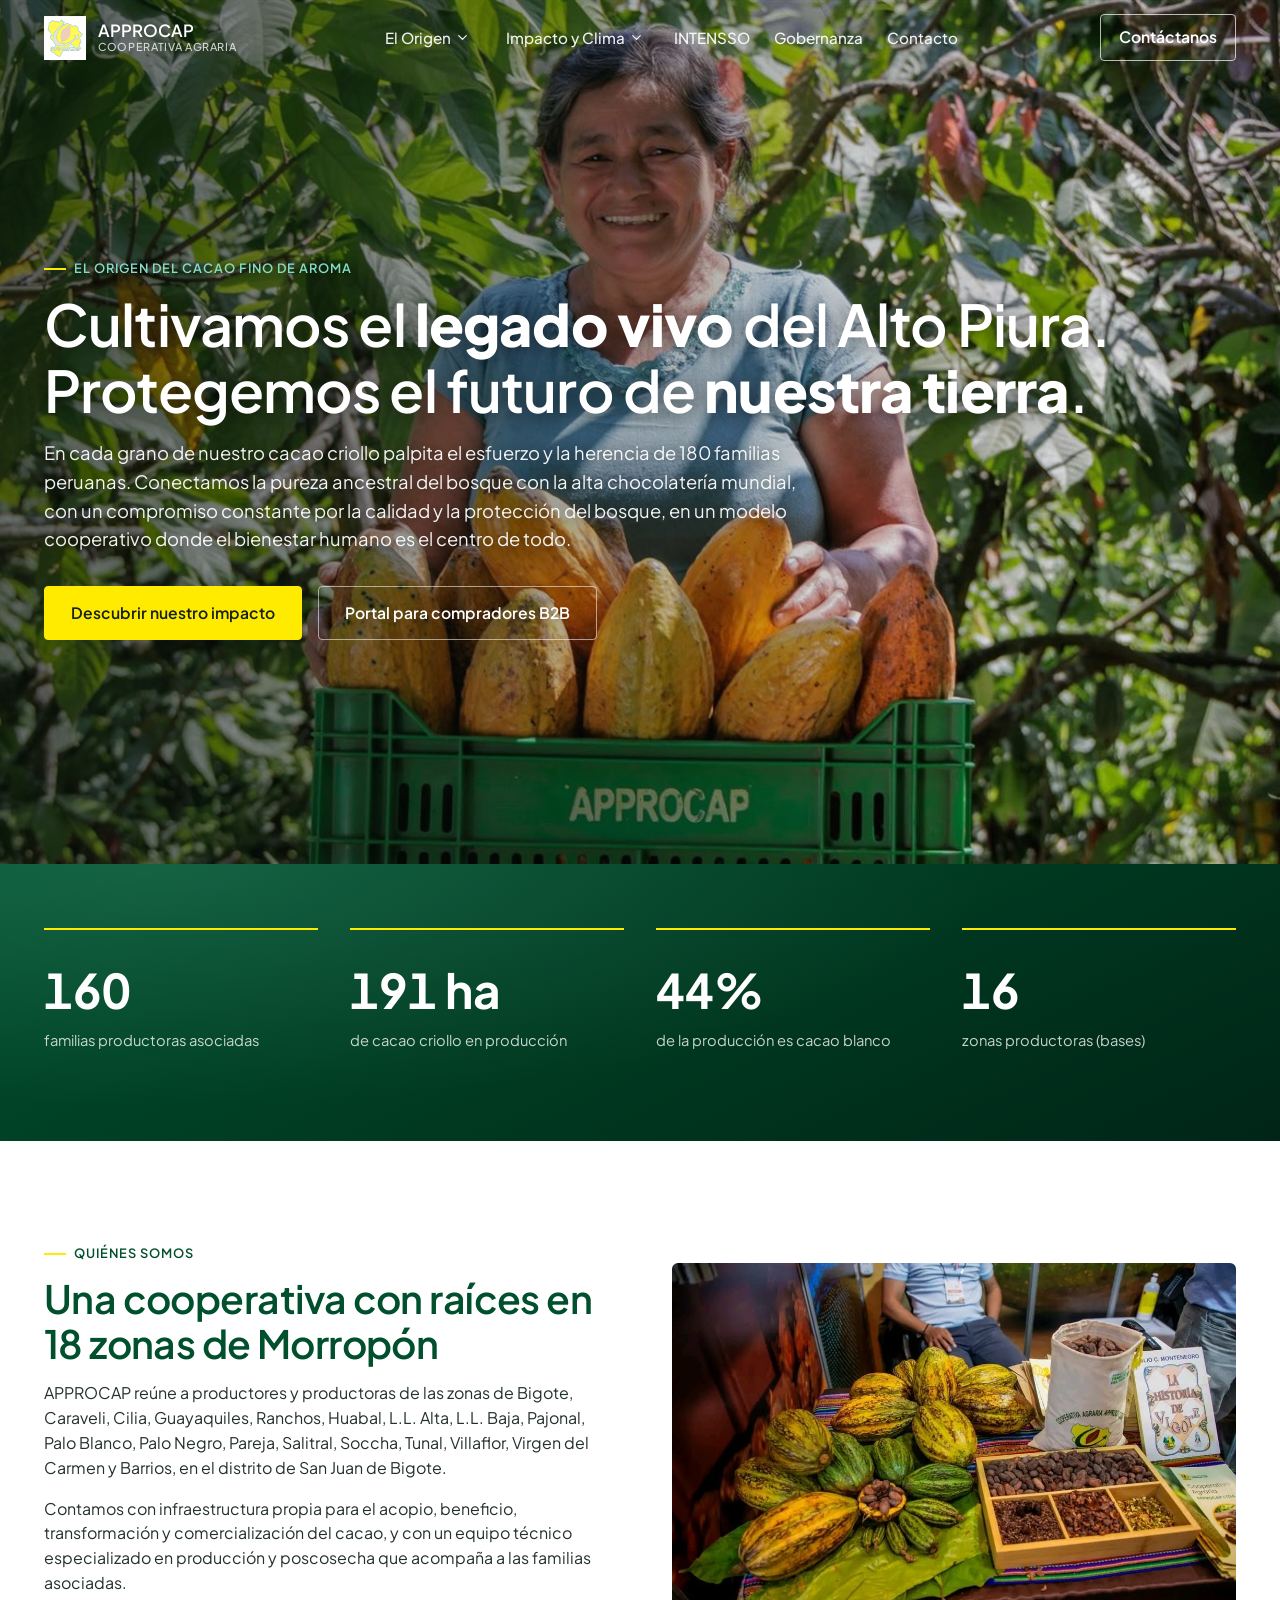
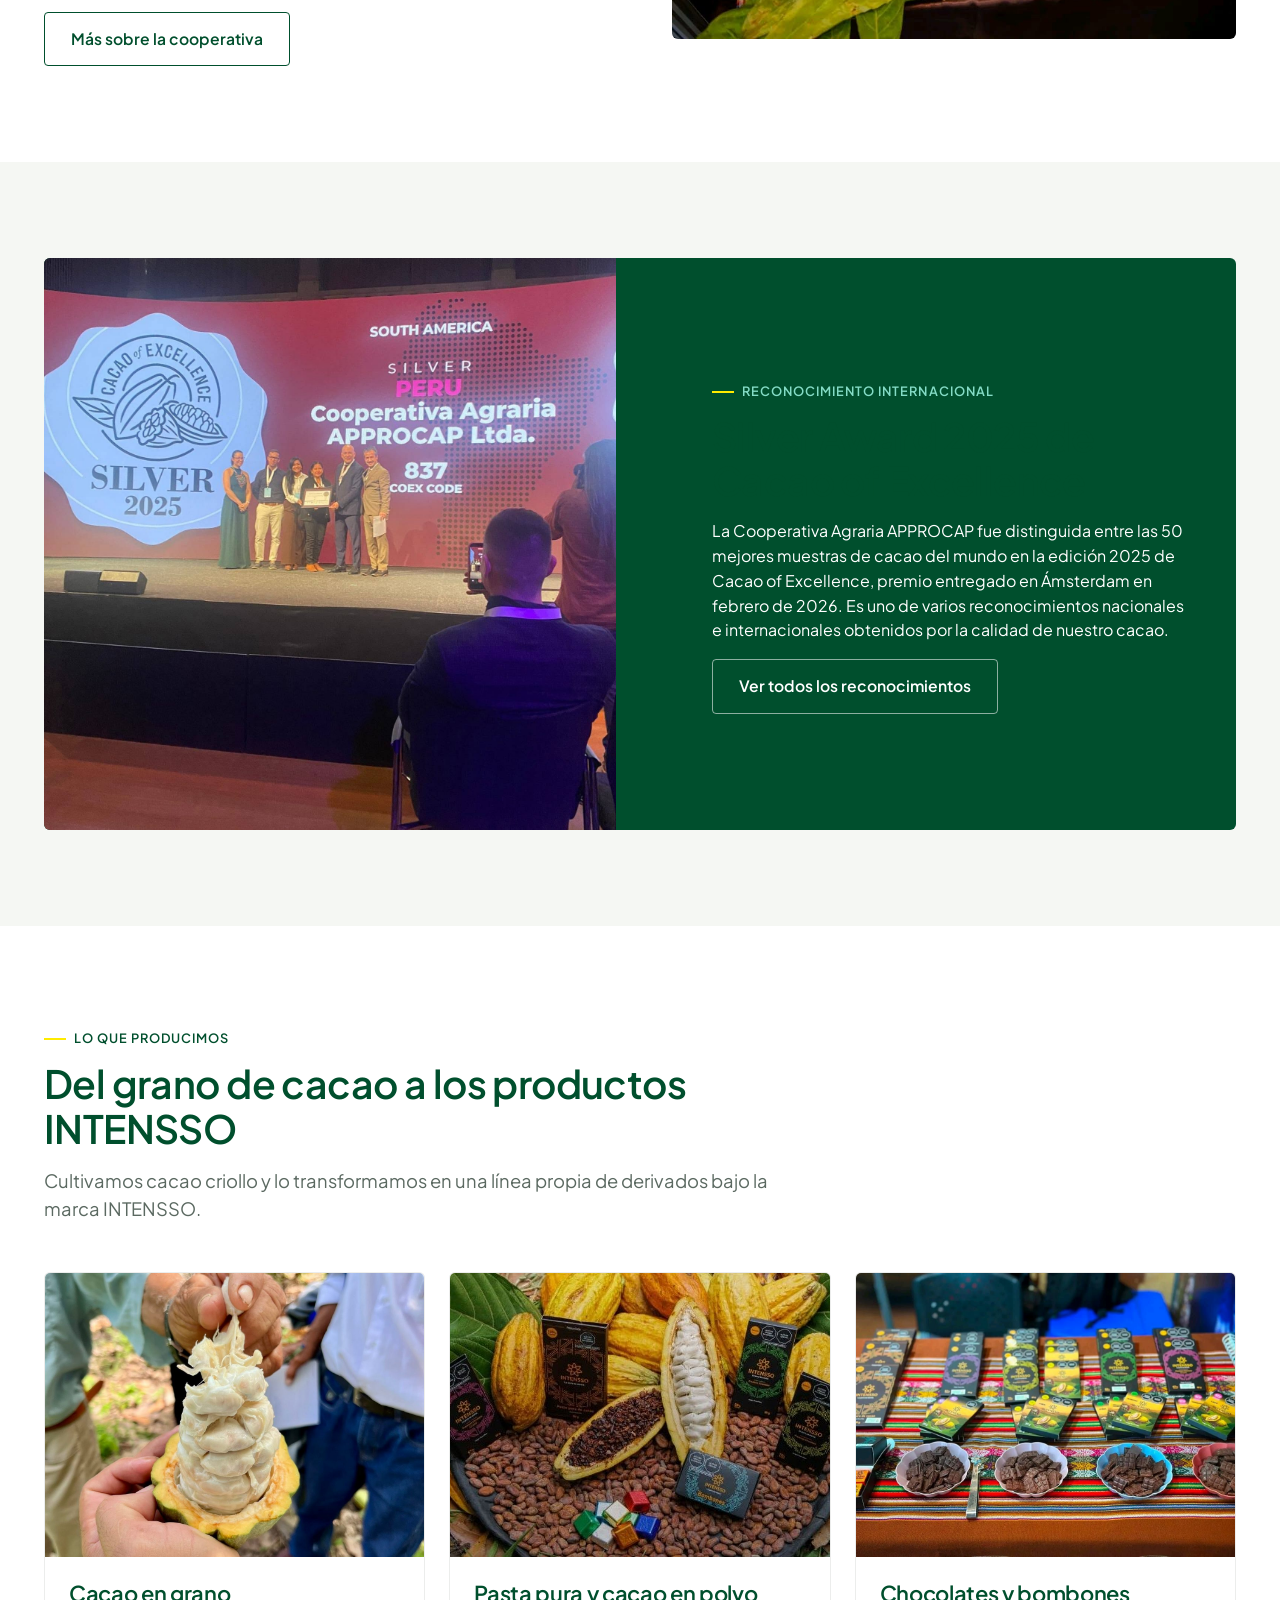
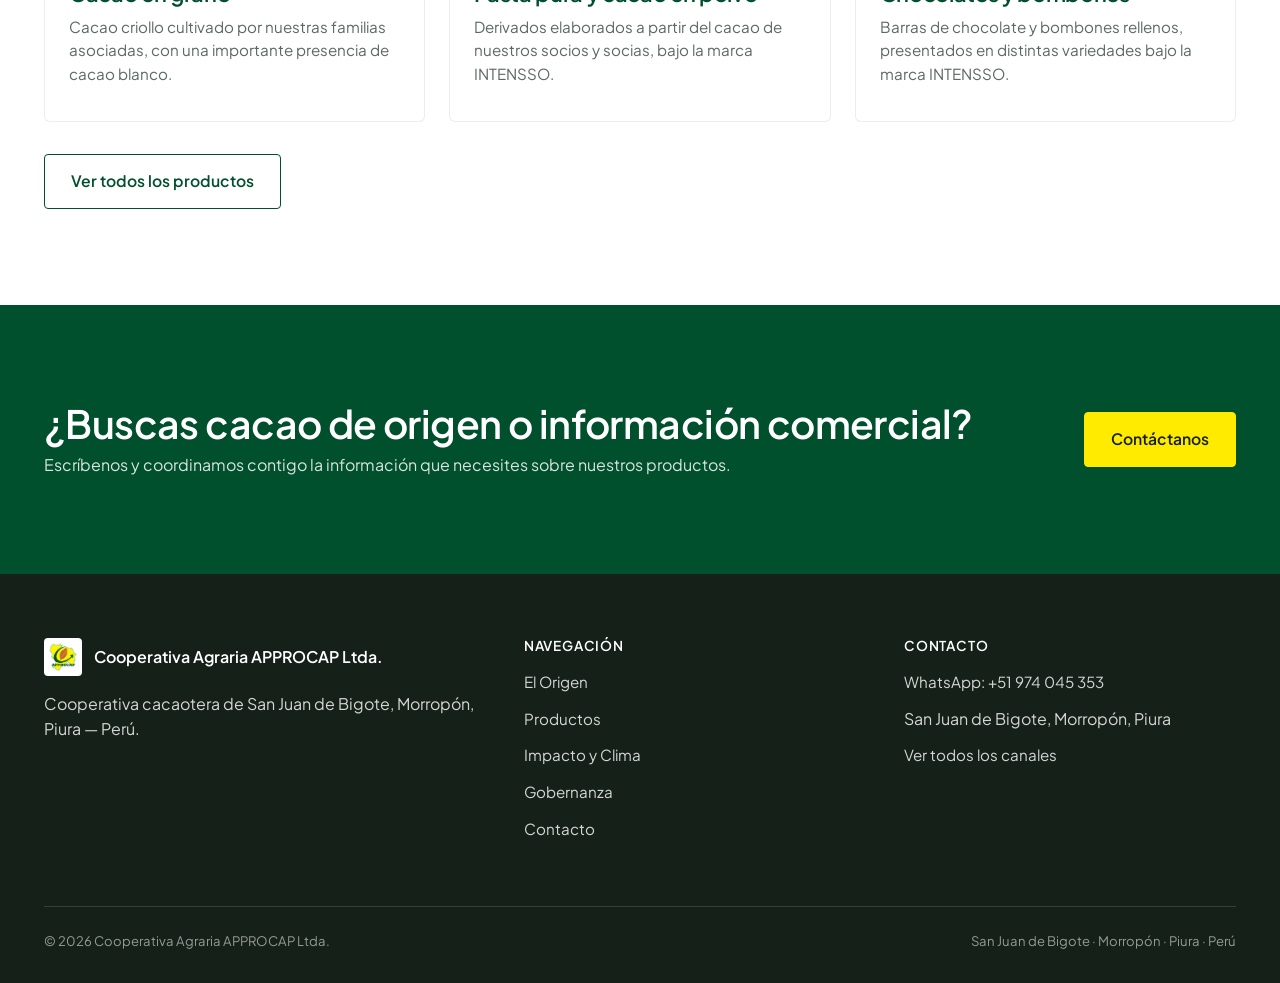
==== commit 922219ea: "yo" ====
--- a/index.html
+++ b/index.html
@@ -23,8 +23,9 @@
 
 <header class="site-header" data-transparent-hero>
   <div class="container">
-    <a class="brand" href="index.html">
-      <img src="assets/img/logo-approcap.png" alt="Logotipo de APPROCAP" width="42" height="44">
+    <a class="brand" href="index.html" aria-current="page">
+      <img class="brand-logo brand-logo--color" src="assets/img/logo-approcap.png" alt="Logotipo de APPROCAP" width="42" height="44">
+      <img class="brand-logo brand-logo--white" src="assets/img/logo-approcap-white.png" alt="" aria-hidden="true" width="42" height="44">
       <span class="brand-name">APPROCAP<small>Cooperativa Agraria</small></span>
     </a>
     <button class="nav-toggle" type="button" aria-expanded="false" aria-controls="main-nav" aria-label="Abrir menú de navegación">
@@ -33,13 +34,31 @@
     </button>
     <nav class="main-nav" id="main-nav" aria-label="Navegación principal">
       <ul>
-        <li><a href="index.html" aria-current="page">Inicio</a></li>
-        <li><a href="nosotros.html">Nosotros</a></li>
-        <li><a href="productos.html">Productos</a></li>
-        <li><a href="trabajo.html">Nuestro trabajo</a></li>
-        <li><a href="compromiso.html">Compromiso</a></li>
-        <li><a href="galeria.html">Galería</a></li>
-        <li><a href="contacto.html">Contacto</a></li>
+        <li class="nav-item nav-item--dropdown">
+          <button type="button" class="nav-link nav-dropdown-trigger" aria-expanded="false" aria-controls="dropdown-origen">
+            El Origen
+            <svg class="nav-chevron" viewBox="0 0 24 24" fill="none" stroke="currentColor" stroke-width="2" stroke-linecap="round" stroke-linejoin="round"><polyline points="6 9 12 15 18 9"/></svg>
+          </button>
+          <div class="nav-dropdown" id="dropdown-origen">
+            <a class="nav-dropdown-link" href="nosotros.html#hectareas">215 hectáreas de cacao</a>
+            <a class="nav-dropdown-link" href="nosotros.html#variedades">Cacao blanco y criollo</a>
+            <a class="nav-dropdown-link" href="nosotros.html#pisos-ecologicos">Variedades por piso ecológico</a>
+          </div>
+        </li>
+        <li class="nav-item nav-item--dropdown">
+          <button type="button" class="nav-link nav-dropdown-trigger" aria-expanded="false" aria-controls="dropdown-impacto">
+            Impacto y Clima
+            <svg class="nav-chevron" viewBox="0 0 24 24" fill="none" stroke="currentColor" stroke-width="2" stroke-linecap="round" stroke-linejoin="round"><polyline points="6 9 12 15 18 9"/></svg>
+          </button>
+          <div class="nav-dropdown" id="dropdown-impacto">
+            <a class="nav-dropdown-link" href="compromiso.html#organica">Agricultura orgánica</a>
+            <a class="nav-dropdown-link" href="compromiso.html#clima">Resiliencia climática</a>
+            <a class="nav-dropdown-link" href="compromiso.html#equidad">Equidad e inclusión</a>
+          </div>
+        </li>
+        <li class="nav-item"><a class="nav-link" href="productos.html#intensso">INTENSSO</a></li>
+        <li class="nav-item"><a class="nav-link" href="nosotros.html#gobernanza">Gobernanza</a></li>
+        <li class="nav-item"><a class="nav-link" href="contacto.html">Contacto</a></li>
       </ul>
     </nav>
     <div class="header-cta">
@@ -172,11 +191,11 @@
       <div>
         <h4>Navegación</h4>
         <ul>
-          <li><a href="nosotros.html">Nosotros</a></li>
+          <li><a href="nosotros.html">El Origen</a></li>
           <li><a href="productos.html">Productos</a></li>
-          <li><a href="trabajo.html">Nuestro trabajo</a></li>
-          <li><a href="compromiso.html">Compromiso</a></li>
-          <li><a href="galeria.html">Galería</a></li>
+          <li><a href="compromiso.html">Impacto y Clima</a></li>
+          <li><a href="nosotros.html#gobernanza">Gobernanza</a></li>
+          <li><a href="contacto.html">Contacto</a></li>
         </ul>
       </div>
       <div>
--- a/css/styles.css
+++ b/css/styles.css
@@ -167,6 +167,13 @@
 .site-header .container { height: 100%; display: flex; align-items: center; justify-content: space-between; gap: var(--space-5); }
 .brand { display: flex; align-items: center; gap: var(--space-3); text-decoration: none; color: var(--color-primary); }
 .brand img { height: 44px; width: auto; }
+/* Cruce suave entre el logo a color (header sólido) y el logo blanco
+   (header transparente sobre el hero): ambos ocupan el mismo lugar. */
+.brand { position: relative; }
+.brand-logo--white { position: absolute; top: 0; left: 0; opacity: 0; transition: opacity 200ms var(--ease); }
+.brand-logo--color { transition: opacity 200ms var(--ease); }
+.site-header--transparent .brand-logo--color { opacity: 0; }
+.site-header--transparent .brand-logo--white { opacity: 1; }
 .brand-name { font-family: var(--font-display); font-weight: 600; font-size: 1.05rem; line-height: 1.1; }
 .brand-name small { display: block; font-family: var(--font-body); font-weight: 500; font-size: 0.68rem; letter-spacing: 0.06em; text-transform: uppercase; color: var(--color-text-muted); }
 
@@ -180,20 +187,49 @@
 .nav-toggle .icon-close { display: none; }
 
 .main-nav { display: flex; }
-.main-nav ul { list-style: none; display: flex; gap: var(--space-6); margin: 0; padding: 0; }
-.main-nav a {
+.main-nav ul { list-style: none; display: flex; gap: var(--space-5); margin: 0; padding: 0; }
+.nav-item { position: relative; }
+.nav-link {
+  display: inline-flex; align-items: center; gap: 4px;
   color: var(--color-text); text-decoration: none; font-weight: 500; font-size: 0.95rem;
   padding-block: var(--space-2); position: relative;
-}
-.main-nav a::after {
+  background: none; border: none; font-family: inherit; cursor: pointer;
+}
+.nav-link::after {
   content: ""; position: absolute; left: 0; right: 0; bottom: -2px; height: 2px;
   background: var(--color-accent); transform: scaleX(0); transform-origin: left;
   transition: transform 180ms var(--ease);
 }
-.main-nav a:hover::after, .main-nav a[aria-current="page"]::after { transform: scaleX(1); }
-.main-nav a[aria-current="page"] { color: var(--color-primary); font-weight: 600; }
+.nav-link:hover::after, .nav-link[aria-current="page"]::after, .nav-item--dropdown.is-open .nav-link::after { transform: scaleX(1); }
+.nav-link[aria-current="page"] { color: var(--color-primary); font-weight: 600; }
+.nav-chevron { width: 15px; height: 15px; transition: transform 180ms var(--ease); }
+.nav-item--dropdown.is-open .nav-chevron { transform: rotate(180deg); }
+
+/* Panel desplegable (escritorio: flotante bajo el disparador) */
+.nav-dropdown {
+  display: none;
+  background: var(--color-surface); border: 1px solid var(--color-border-subtle);
+  border-radius: var(--radius-md); box-shadow: var(--shadow-card);
+  padding: var(--space-2);
+  min-width: 260px;
+}
+.nav-item--dropdown.is-open .nav-dropdown { display: block; }
+.nav-dropdown-link {
+  display: block; padding: var(--space-3) var(--space-3);
+  color: var(--color-text); text-decoration: none; font-size: 0.92rem; font-weight: 500;
+  border-radius: var(--radius-sm);
+}
+.nav-dropdown-link:hover { background: var(--color-primary-tint); color: var(--color-primary); }
+
 .header-cta { display: flex; align-items: center; gap: var(--space-4); }
 .header-cta .btn { padding: 10px 18px; }
+
+@media (min-width: 861px) {
+  .nav-dropdown {
+    position: absolute; top: 100%; left: 50%; transform: translateX(-50%);
+    margin-top: var(--space-2); z-index: 10;
+  }
+}
 
 @media (max-width: 860px) {
   .main-nav {
@@ -205,8 +241,14 @@
   }
   .main-nav.is-open { opacity: 1; transform: translateY(0); visibility: visible; pointer-events: auto; }
   .main-nav ul { flex-direction: column; gap: var(--space-2); }
-  .main-nav a { display: block; font-size: 1.15rem; padding-block: var(--space-3); border-bottom: 1px solid var(--color-border-subtle); }
-  .main-nav a::after { display: none; }
+  .nav-link { display: flex; width: 100%; justify-content: space-between; font-size: 1.15rem; padding-block: var(--space-3); border-bottom: 1px solid var(--color-border-subtle); }
+  .nav-link::after { display: none; }
+  .nav-dropdown {
+    padding: 0 0 var(--space-2) var(--space-4); border: none; box-shadow: none; min-width: 0;
+  }
+  .nav-item--dropdown:not(.is-open) .nav-dropdown { display: none; }
+  .nav-item--dropdown.is-open .nav-dropdown { display: block; }
+  .nav-dropdown-link { padding-block: var(--space-2); font-size: 1rem; color: var(--color-text-muted); }
   .nav-toggle { display: inline-flex; }
   .header-cta { display: none; }
 }
@@ -247,20 +289,22 @@
 .site-header--transparent::before { opacity: 0; }
 .site-header--transparent .brand-name { color: var(--color-white); }
 .site-header--transparent .brand-name small { color: rgba(255, 255, 255, 0.78); }
-.site-header--transparent .main-nav a { color: rgba(255, 255, 255, 0.92); }
-.site-header--transparent .main-nav a[aria-current="page"] { color: var(--color-white); }
-.site-header--transparent .main-nav a::after { background: var(--color-white); }
+.site-header--transparent .main-nav > ul > .nav-item > .nav-link { color: rgba(255, 255, 255, 0.92); }
+.site-header--transparent .main-nav > ul > .nav-item > .nav-link[aria-current="page"] { color: var(--color-white); }
+.site-header--transparent .main-nav > ul > .nav-item > .nav-link::after { background: var(--color-white); }
 .site-header--transparent .nav-toggle { border-color: rgba(255, 255, 255, 0.55); color: var(--color-white); }
-/* El panel móvil desplegado es opaco y blanco (ver .main-nav.is-open):
-   si el header sigue "transparente" cuando se abre, el texto debe volver
-   a ser oscuro para no perderse sobre ese fondo blanco. */
-.site-header--transparent .main-nav.is-open a { color: var(--color-text); }
-.site-header--transparent .main-nav.is-open a[aria-current="page"] { color: var(--color-primary); }
-.site-header--transparent .main-nav.is-open a::after { background: var(--color-accent); }
+/* El panel móvil desplegado, y cualquier panel de desplegable, son opacos
+   y blancos (ver .main-nav.is-open y .nav-dropdown): si el header sigue
+   "transparente" cuando se abren, el texto debe volver a ser oscuro para
+   no perderse sobre ese fondo blanco. */
+.site-header--transparent .main-nav.is-open > ul > .nav-item > .nav-link { color: var(--color-text); }
+.site-header--transparent .main-nav.is-open > ul > .nav-item > .nav-link[aria-current="page"] { color: var(--color-primary); }
+.site-header--transparent .main-nav.is-open > ul > .nav-item > .nav-link::after { background: var(--color-accent); }
+.site-header--transparent .nav-dropdown-link { color: var(--color-text); }
 .site-header--transparent .header-cta .btn-outline-dark { color: var(--color-white); border-color: rgba(255, 255, 255, 0.7); }
 .site-header--transparent .header-cta .btn-outline-dark:hover { background: rgba(255, 255, 255, 0.15); }
 .site-header::before,
-.brand-name, .brand-name small, .main-nav a, .nav-toggle, .header-cta .btn-outline-dark {
+.brand-name, .brand-name small, .nav-link, .nav-toggle, .header-cta .btn-outline-dark {
   transition: color 200ms var(--ease), border-color 200ms var(--ease), opacity 200ms var(--ease), background-color 200ms var(--ease);
 }
 
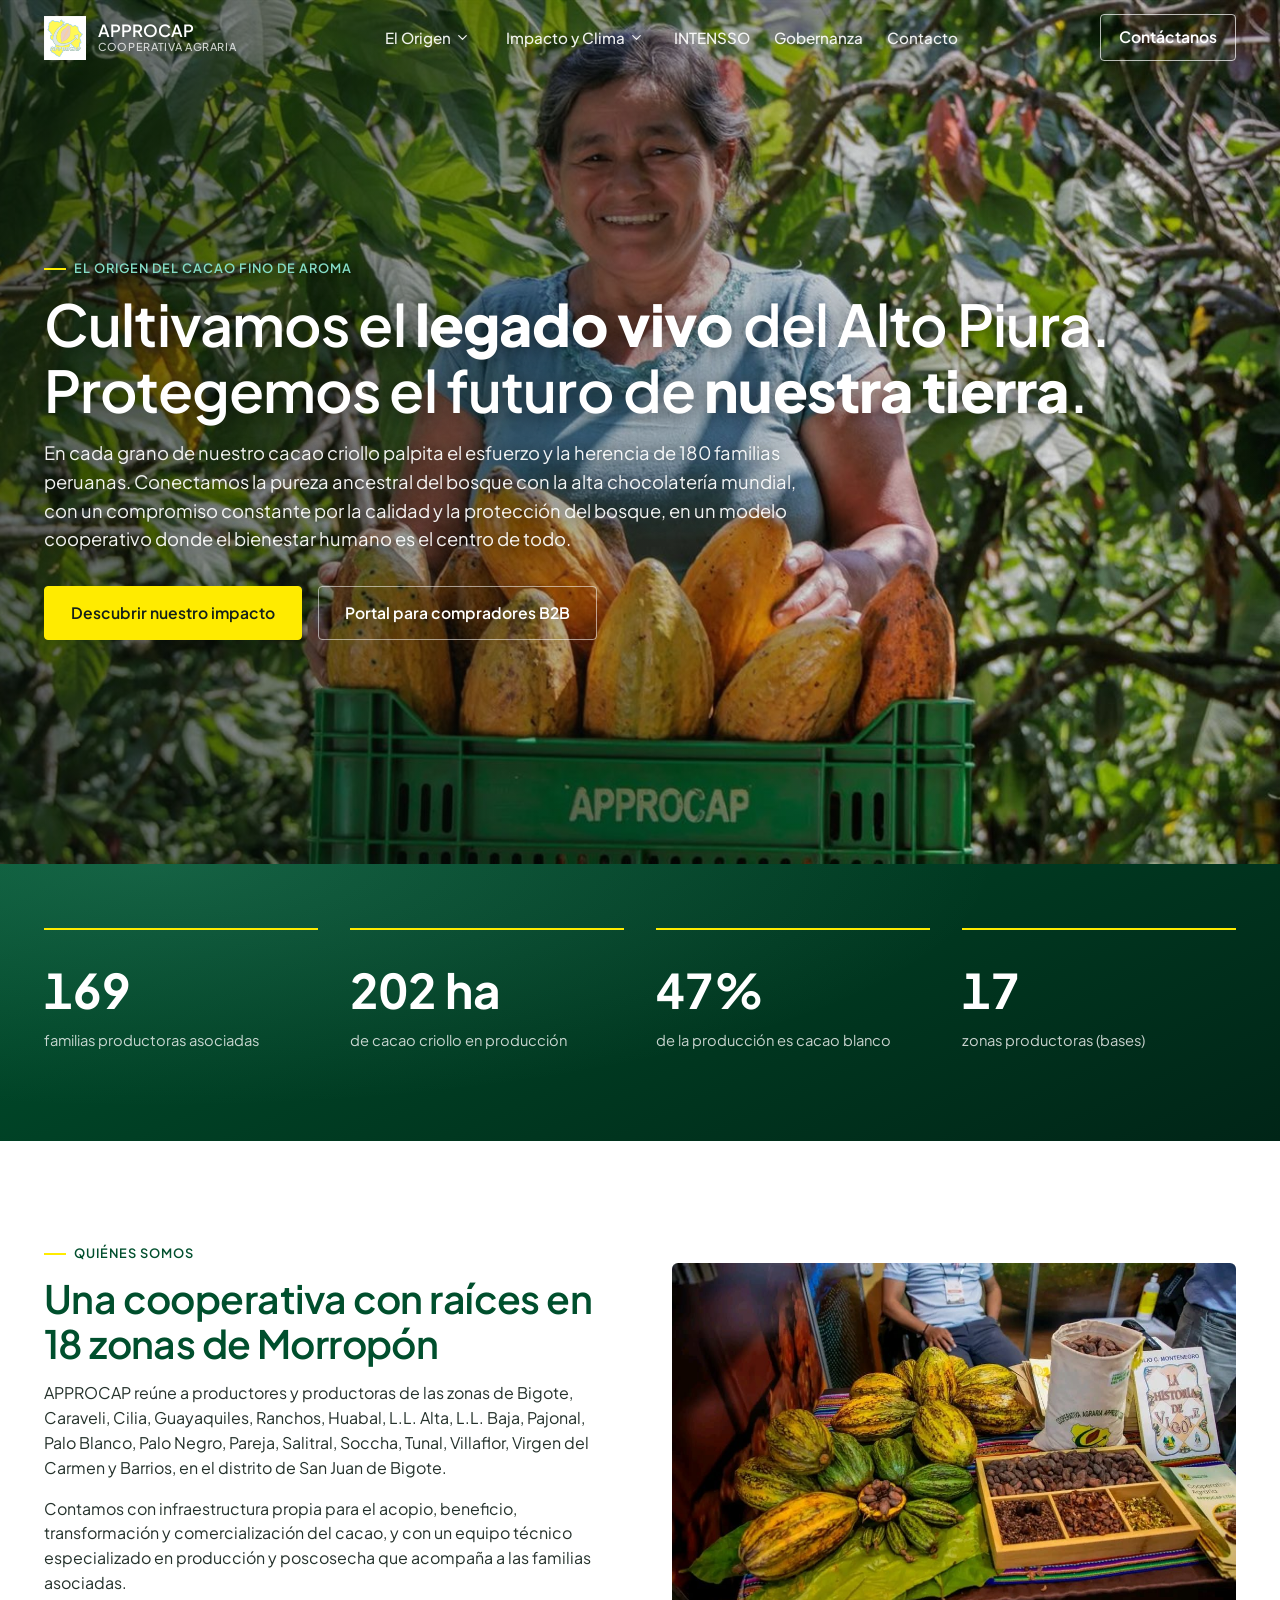
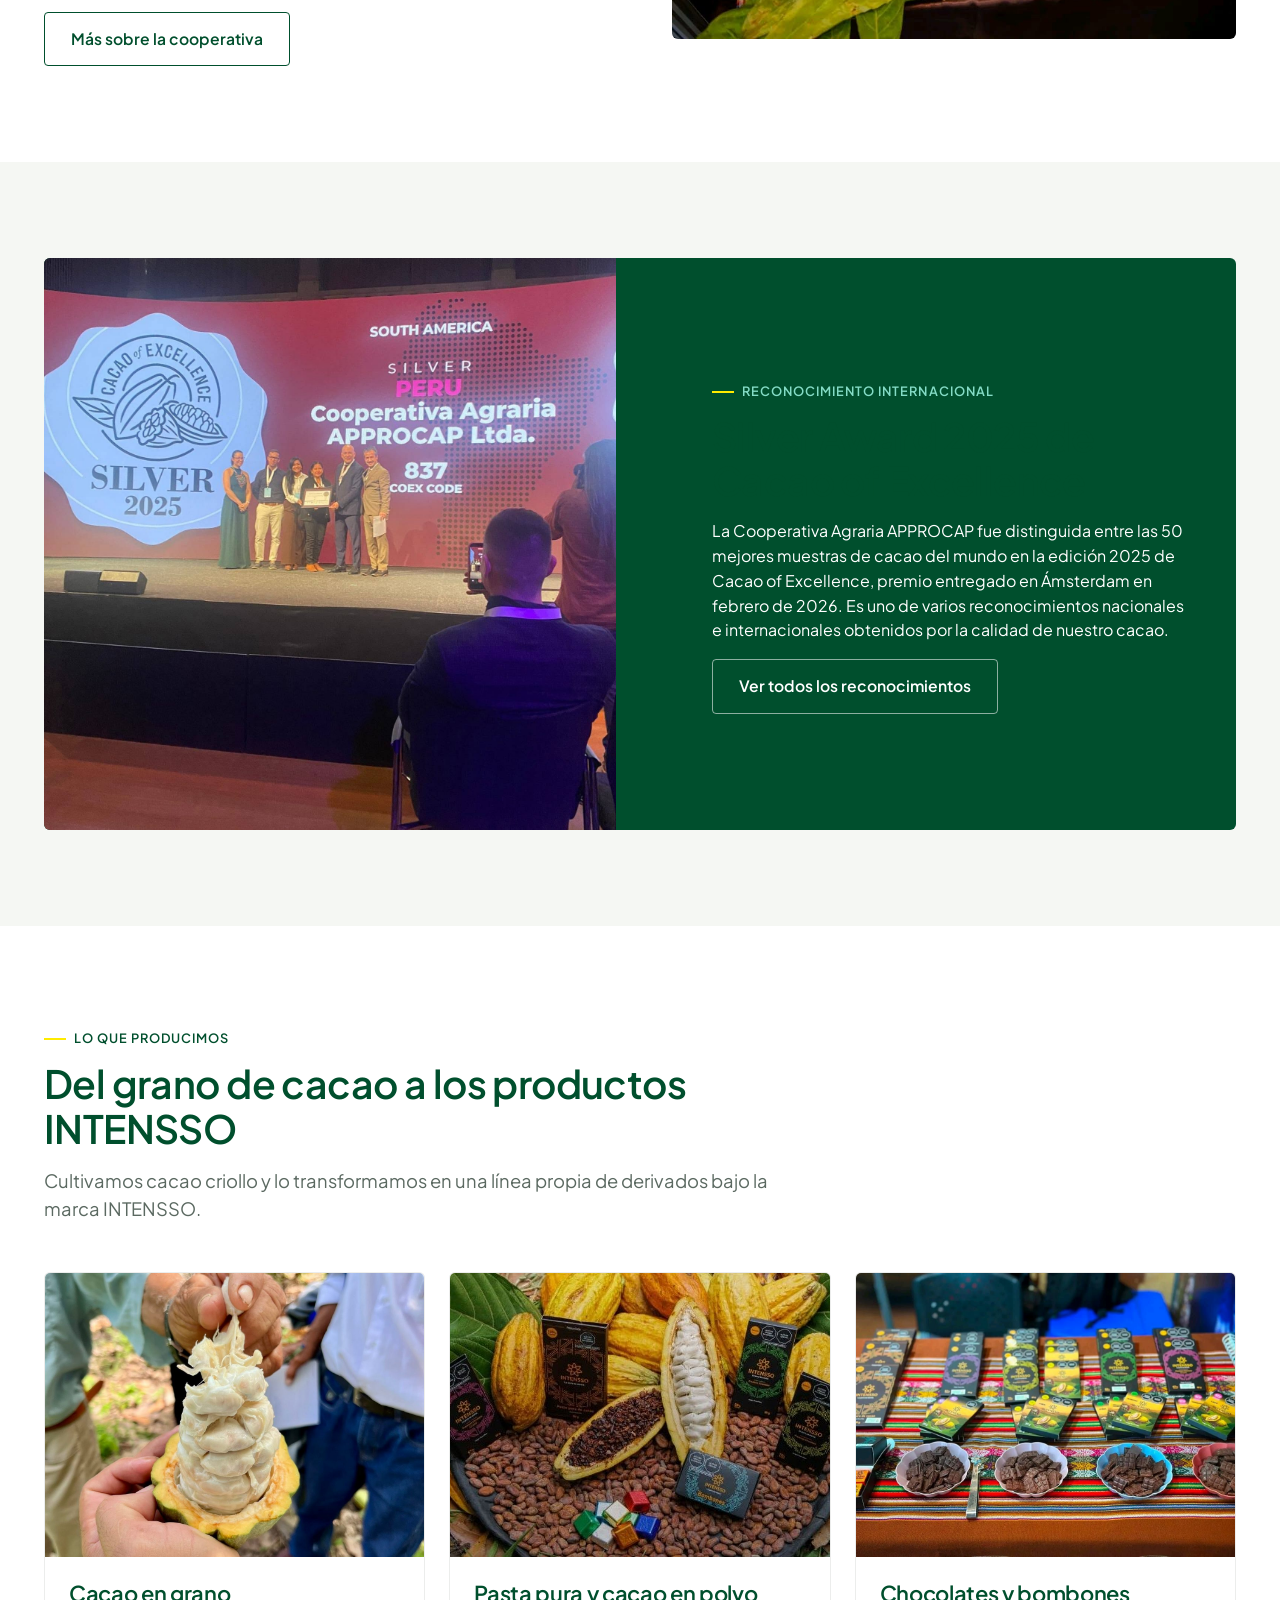
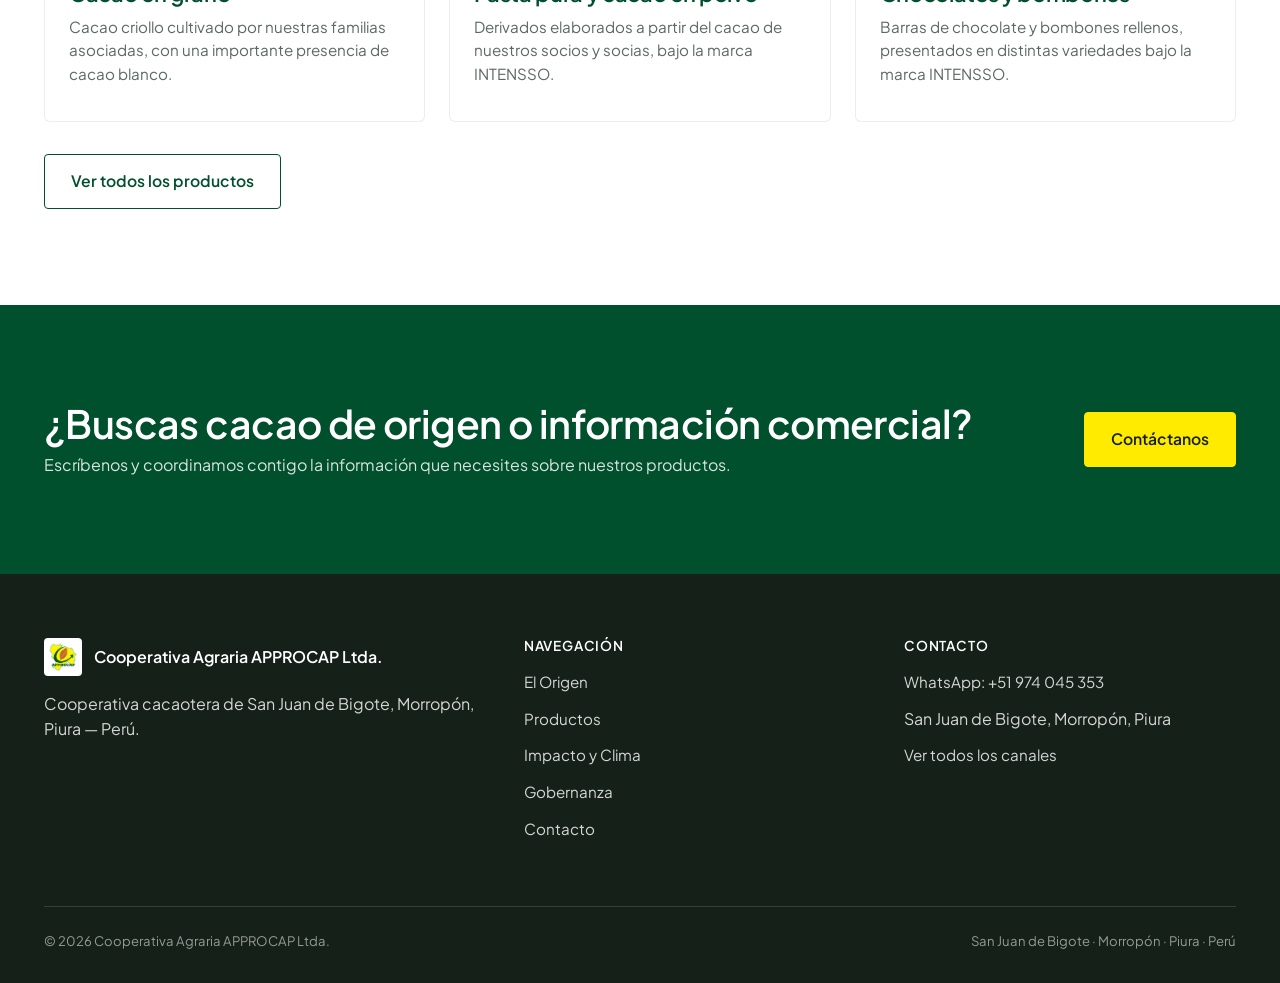
==== commit a646a06b: "uu" ====
--- a/index.html
+++ b/index.html
@@ -12,7 +12,7 @@
 <meta name="twitter:card" content="summary_large_image">
 <meta name="theme-color" content="#004F2D">
 <link rel="icon" type="image/png" href="assets/img/logo-approcap.png">
-<link rel="stylesheet" href="css/styles.css">
+<link rel="stylesheet" href="css/styles.css?v=2">
 <link rel="preconnect" href="https://fonts.googleapis.com">
 <link rel="preconnect" href="https://fonts.gstatic.com" crossorigin>
 <link href="https://fonts.googleapis.com/css2?family=Plus+Jakarta+Sans:wght@400;500;600;700;800&display=swap" rel="stylesheet">
@@ -214,6 +214,6 @@
   </div>
 </footer>
 
-<script src="js/main.js"></script>
+<script src="js/main.js?v=2"></script>
 </body>
 </html>
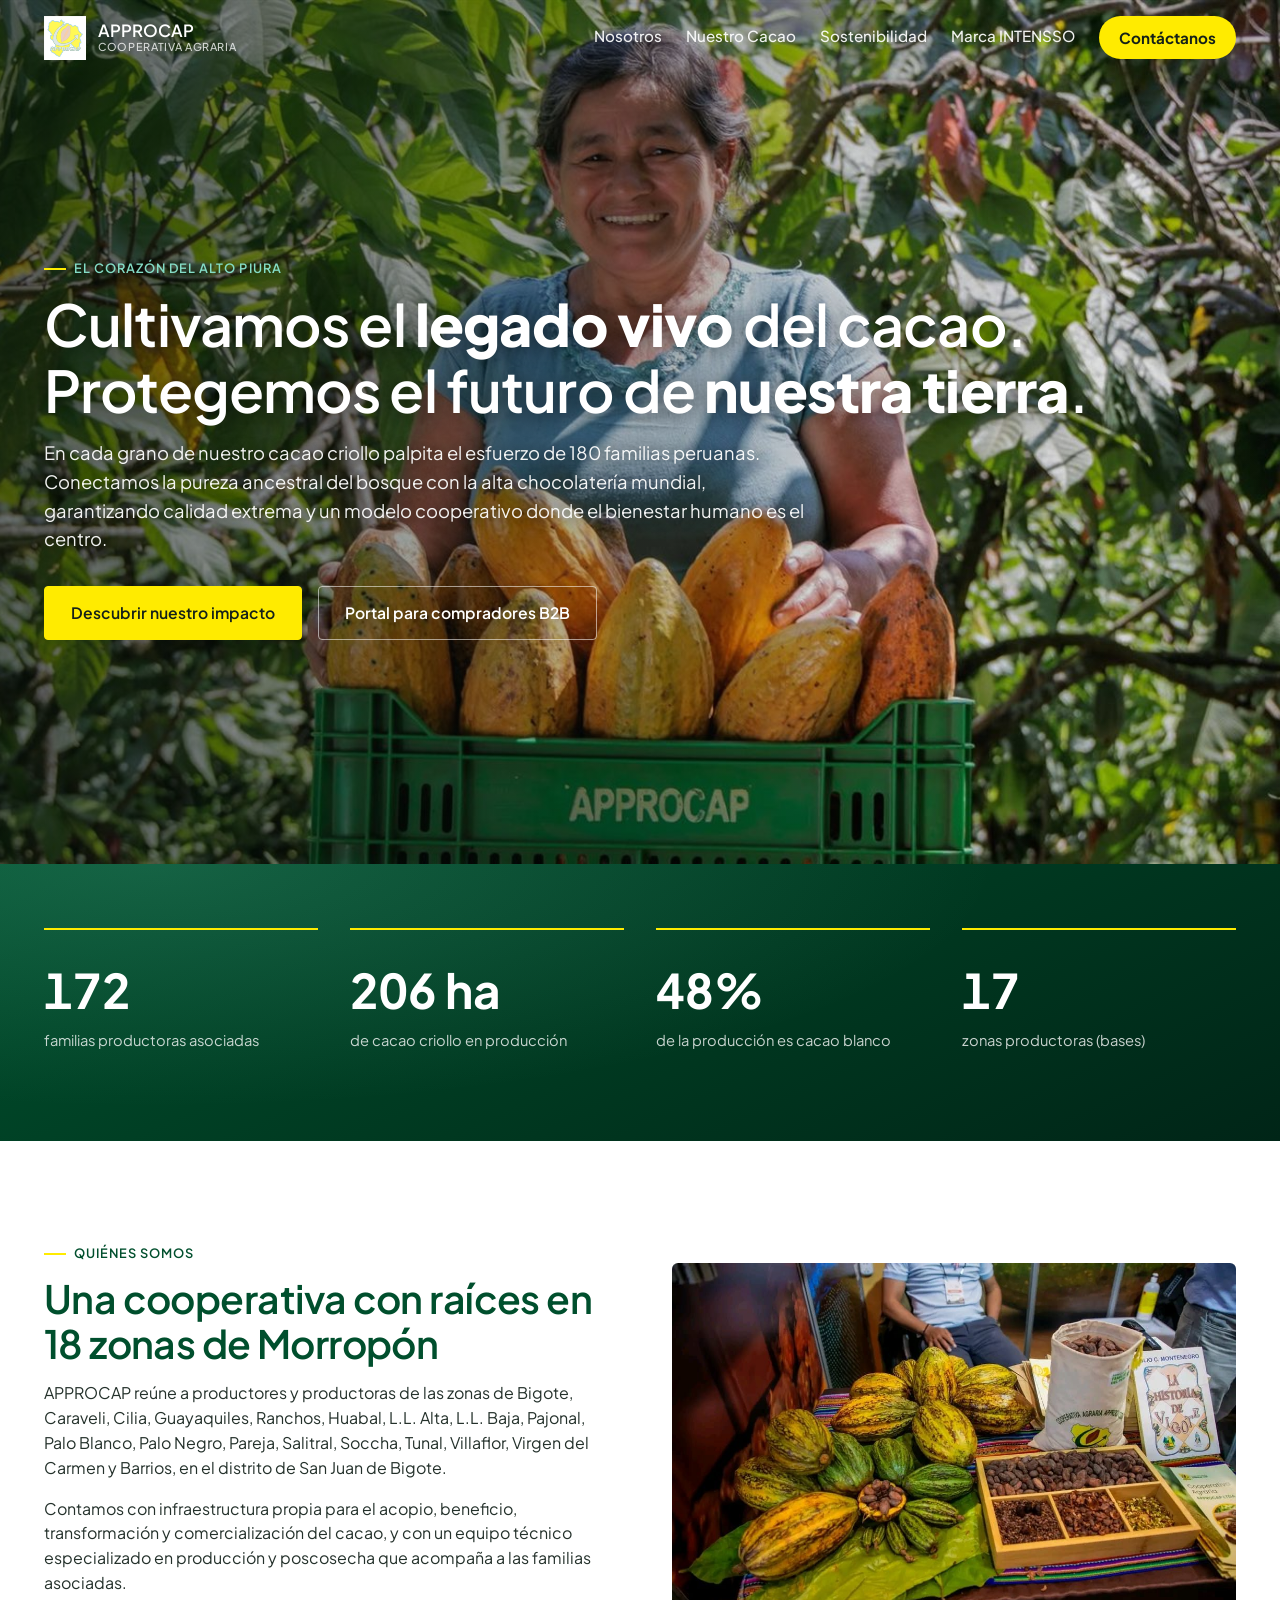
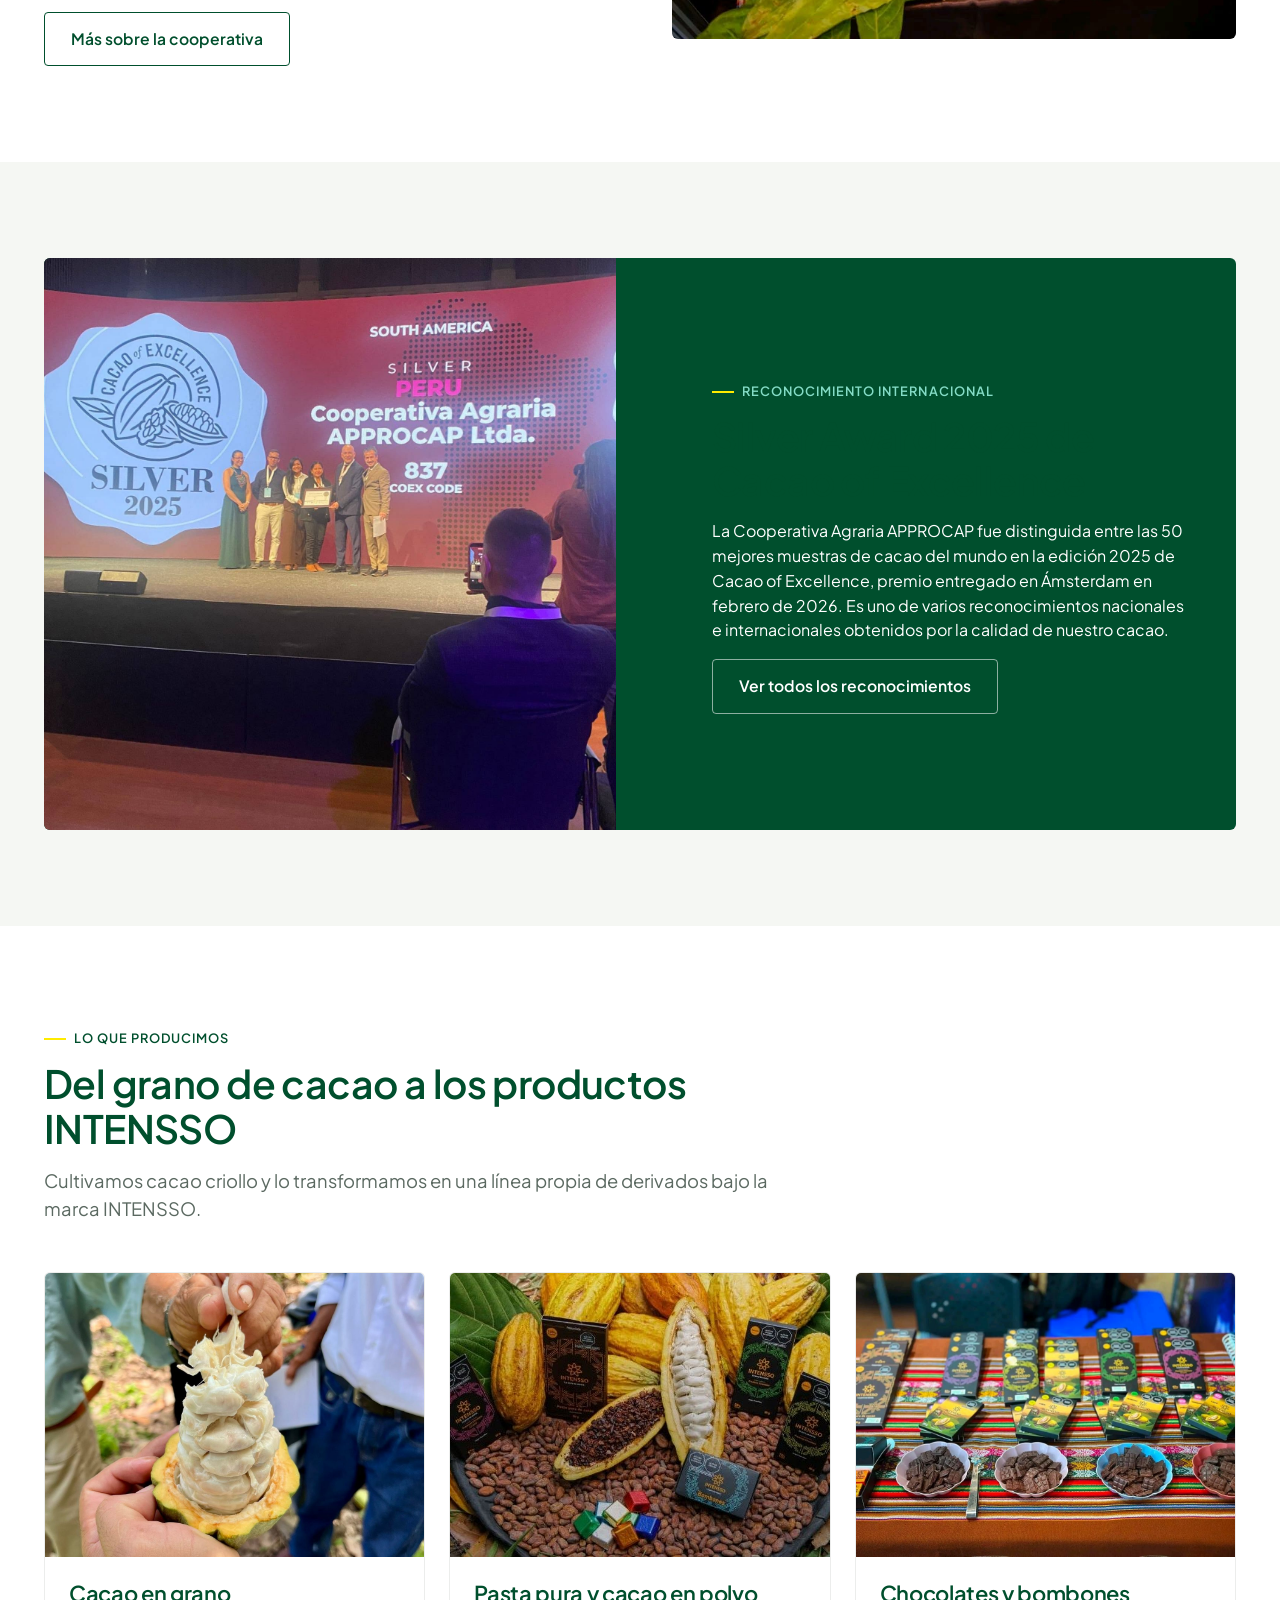
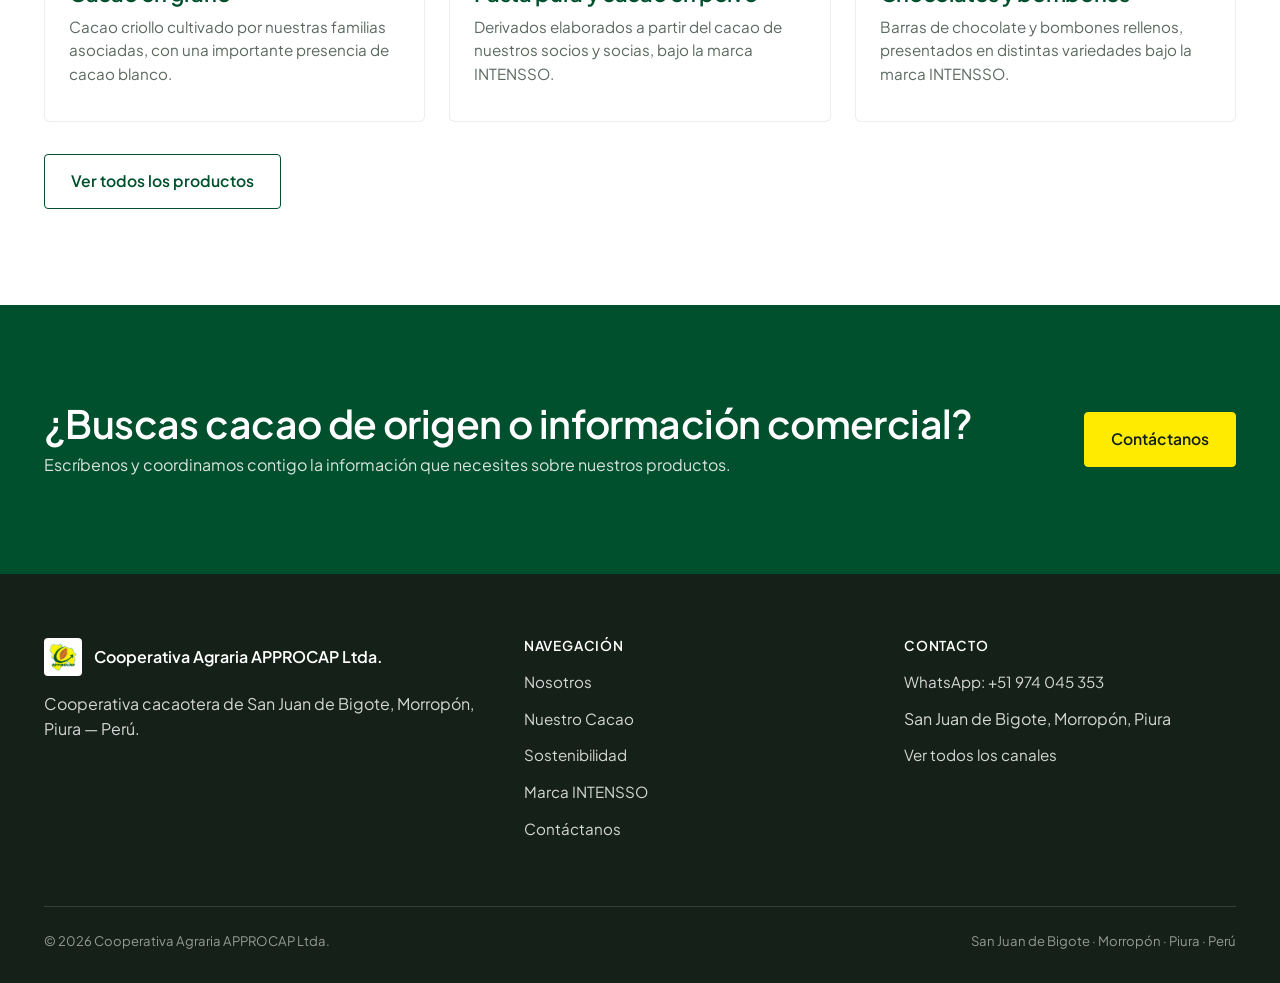
==== commit 02ddafac: "claude" ====
--- a/index.html
+++ b/index.html
@@ -12,7 +12,7 @@
 <meta name="twitter:card" content="summary_large_image">
 <meta name="theme-color" content="#004F2D">
 <link rel="icon" type="image/png" href="assets/img/logo-approcap.png">
-<link rel="stylesheet" href="css/styles.css?v=2">
+<link rel="stylesheet" href="css/styles.css?v=3">
 <link rel="preconnect" href="https://fonts.googleapis.com">
 <link rel="preconnect" href="https://fonts.gstatic.com" crossorigin>
 <link href="https://fonts.googleapis.com/css2?family=Plus+Jakarta+Sans:wght@400;500;600;700;800&display=swap" rel="stylesheet">
@@ -34,36 +34,13 @@
     </button>
     <nav class="main-nav" id="main-nav" aria-label="Navegación principal">
       <ul>
-        <li class="nav-item nav-item--dropdown">
-          <button type="button" class="nav-link nav-dropdown-trigger" aria-expanded="false" aria-controls="dropdown-origen">
-            El Origen
-            <svg class="nav-chevron" viewBox="0 0 24 24" fill="none" stroke="currentColor" stroke-width="2" stroke-linecap="round" stroke-linejoin="round"><polyline points="6 9 12 15 18 9"/></svg>
-          </button>
-          <div class="nav-dropdown" id="dropdown-origen">
-            <a class="nav-dropdown-link" href="nosotros.html#hectareas">215 hectáreas de cacao</a>
-            <a class="nav-dropdown-link" href="nosotros.html#variedades">Cacao blanco y criollo</a>
-            <a class="nav-dropdown-link" href="nosotros.html#pisos-ecologicos">Variedades por piso ecológico</a>
-          </div>
-        </li>
-        <li class="nav-item nav-item--dropdown">
-          <button type="button" class="nav-link nav-dropdown-trigger" aria-expanded="false" aria-controls="dropdown-impacto">
-            Impacto y Clima
-            <svg class="nav-chevron" viewBox="0 0 24 24" fill="none" stroke="currentColor" stroke-width="2" stroke-linecap="round" stroke-linejoin="round"><polyline points="6 9 12 15 18 9"/></svg>
-          </button>
-          <div class="nav-dropdown" id="dropdown-impacto">
-            <a class="nav-dropdown-link" href="compromiso.html#organica">Agricultura orgánica</a>
-            <a class="nav-dropdown-link" href="compromiso.html#clima">Resiliencia climática</a>
-            <a class="nav-dropdown-link" href="compromiso.html#equidad">Equidad e inclusión</a>
-          </div>
-        </li>
-        <li class="nav-item"><a class="nav-link" href="productos.html#intensso">INTENSSO</a></li>
-        <li class="nav-item"><a class="nav-link" href="nosotros.html#gobernanza">Gobernanza</a></li>
-        <li class="nav-item"><a class="nav-link" href="contacto.html">Contacto</a></li>
+        <li class="nav-item"><a class="nav-link" href="nosotros.html">Nosotros</a></li>
+        <li class="nav-item"><a class="nav-link" href="nuestro-cacao.html">Nuestro Cacao</a></li>
+        <li class="nav-item"><a class="nav-link" href="sostenibilidad.html">Sostenibilidad</a></li>
+        <li class="nav-item"><a class="nav-link" href="intensso.html">Marca INTENSSO</a></li>
+        <li class="nav-item"><a class="nav-link nav-link--cta" href="contacto.html">Contáctanos</a></li>
       </ul>
     </nav>
-    <div class="header-cta">
-      <a class="btn btn-outline-dark" href="contacto.html"><span class="btn-label">Contáctanos</span></a>
-    </div>
   </div>
 </header>
 
@@ -74,11 +51,11 @@
       <img src="assets/img/hero-productora-cacao-approcap.jpg" alt="Productora asociada a APPROCAP sosteniendo una caja con mazorcas de cacao recién cosechadas" width="1800" height="923" fetchpriority="high">
     </div>
     <div class="container hero-full-content">
-      <p class="eyebrow">El origen del cacao fino de aroma</p>
-      <h1>Cultivamos el <strong>legado vivo</strong> del Alto Piura.<br>Protegemos el futuro de <strong>nuestra tierra</strong>.</h1>
-      <p class="lede">En cada grano de nuestro cacao criollo palpita el esfuerzo y la herencia de 180 familias peruanas. Conectamos la pureza ancestral del bosque con la alta chocolatería mundial, con un compromiso constante por la calidad y la protección del bosque, en un modelo cooperativo donde el bienestar humano es el centro de todo.</p>
+      <p class="eyebrow">El corazón del Alto Piura</p>
+      <h1>Cultivamos el <strong>legado vivo</strong> del cacao.<br>Protegemos el futuro de <strong>nuestra tierra</strong>.</h1>
+      <p class="lede">En cada grano de nuestro cacao criollo palpita el esfuerzo de 180 familias peruanas. Conectamos la pureza ancestral del bosque con la alta chocolatería mundial, garantizando calidad extrema y un modelo cooperativo donde el bienestar humano es el centro.</p>
       <div class="cta-row">
-        <a class="btn btn-primary" href="compromiso.html">Descubrir nuestro impacto</a>
+        <a class="btn btn-primary" href="sostenibilidad.html">Descubrir nuestro impacto</a>
         <a class="btn btn-outline" href="contacto.html">Portal para compradores B2B</a>
       </div>
     </div>
@@ -157,7 +134,7 @@
         </article>
       </div>
       <div class="cta-row">
-        <a class="btn btn-outline-dark" href="productos.html">Ver todos los productos</a>
+        <a class="btn btn-outline-dark" href="intensso.html">Ver todos los productos</a>
       </div>
     </div>
   </section>
@@ -191,11 +168,11 @@
       <div>
         <h4>Navegación</h4>
         <ul>
-          <li><a href="nosotros.html">El Origen</a></li>
-          <li><a href="productos.html">Productos</a></li>
-          <li><a href="compromiso.html">Impacto y Clima</a></li>
-          <li><a href="nosotros.html#gobernanza">Gobernanza</a></li>
-          <li><a href="contacto.html">Contacto</a></li>
+          <li><a href="nosotros.html">Nosotros</a></li>
+          <li><a href="nuestro-cacao.html">Nuestro Cacao</a></li>
+          <li><a href="sostenibilidad.html">Sostenibilidad</a></li>
+          <li><a href="intensso.html">Marca INTENSSO</a></li>
+          <li><a href="contacto.html">Contáctanos</a></li>
         </ul>
       </div>
       <div>
@@ -214,6 +191,6 @@
   </div>
 </footer>
 
-<script src="js/main.js?v=2"></script>
+<script src="js/main.js?v=3"></script>
 </body>
 </html>
--- a/css/styles.css
+++ b/css/styles.css
@@ -98,6 +98,7 @@
 }
 .section { padding-block: var(--space-9); }
 .section--tint { background: var(--color-surface-alt); }
+.section--mint { background: linear-gradient(180deg, rgba(132, 220, 198, 0.18), rgba(132, 220, 198, 0.05)); }
 .section--primary { background: var(--color-primary); color: var(--color-white); }
 .section--primary h2, .section--primary h3 { color: var(--color-white); }
 .section--primary p { color: rgba(255,255,255,0.86); }
@@ -200,36 +201,17 @@
   background: var(--color-accent); transform: scaleX(0); transform-origin: left;
   transition: transform 180ms var(--ease);
 }
-.nav-link:hover::after, .nav-link[aria-current="page"]::after, .nav-item--dropdown.is-open .nav-link::after { transform: scaleX(1); }
+.nav-link:hover::after, .nav-link[aria-current="page"]::after { transform: scaleX(1); }
 .nav-link[aria-current="page"] { color: var(--color-primary); font-weight: 600; }
-.nav-chevron { width: 15px; height: 15px; transition: transform 180ms var(--ease); }
-.nav-item--dropdown.is-open .nav-chevron { transform: rotate(180deg); }
-
-/* Panel desplegable (escritorio: flotante bajo el disparador) */
-.nav-dropdown {
-  display: none;
-  background: var(--color-surface); border: 1px solid var(--color-border-subtle);
-  border-radius: var(--radius-md); box-shadow: var(--shadow-card);
-  padding: var(--space-2);
-  min-width: 260px;
-}
-.nav-item--dropdown.is-open .nav-dropdown { display: block; }
-.nav-dropdown-link {
-  display: block; padding: var(--space-3) var(--space-3);
-  color: var(--color-text); text-decoration: none; font-size: 0.92rem; font-weight: 500;
-  border-radius: var(--radius-sm);
-}
-.nav-dropdown-link:hover { background: var(--color-primary-tint); color: var(--color-primary); }
-
-.header-cta { display: flex; align-items: center; gap: var(--space-4); }
-.header-cta .btn { padding: 10px 18px; }
-
-@media (min-width: 861px) {
-  .nav-dropdown {
-    position: absolute; top: 100%; left: 50%; transform: translateX(-50%);
-    margin-top: var(--space-2); z-index: 10;
-  }
-}
+
+/* Último enlace del menú: botón de llamada a la acción, no un link de texto */
+.nav-link--cta {
+  background: var(--color-accent); color: var(--color-ink) !important;
+  padding: 10px 20px; border-radius: 999px; font-weight: 700;
+}
+.nav-link--cta:hover { background: #F2DE00; }
+.nav-link--cta::after { display: none; }
+.nav-link--cta[aria-current="page"] { color: var(--color-ink); }
 
 @media (max-width: 860px) {
   .main-nav {
@@ -243,14 +225,8 @@
   .main-nav ul { flex-direction: column; gap: var(--space-2); }
   .nav-link { display: flex; width: 100%; justify-content: space-between; font-size: 1.15rem; padding-block: var(--space-3); border-bottom: 1px solid var(--color-border-subtle); }
   .nav-link::after { display: none; }
-  .nav-dropdown {
-    padding: 0 0 var(--space-2) var(--space-4); border: none; box-shadow: none; min-width: 0;
-  }
-  .nav-item--dropdown:not(.is-open) .nav-dropdown { display: none; }
-  .nav-item--dropdown.is-open .nav-dropdown { display: block; }
-  .nav-dropdown-link { padding-block: var(--space-2); font-size: 1rem; color: var(--color-text-muted); }
+  .nav-link--cta { justify-content: center; border-bottom: none; margin-top: var(--space-4); }
   .nav-toggle { display: inline-flex; }
-  .header-cta { display: none; }
 }
 .nav-toggle[aria-expanded="true"] .icon-menu { display: none; }
 .nav-toggle[aria-expanded="true"] .icon-close { display: block; }
@@ -293,18 +269,15 @@
 .site-header--transparent .main-nav > ul > .nav-item > .nav-link[aria-current="page"] { color: var(--color-white); }
 .site-header--transparent .main-nav > ul > .nav-item > .nav-link::after { background: var(--color-white); }
 .site-header--transparent .nav-toggle { border-color: rgba(255, 255, 255, 0.55); color: var(--color-white); }
-/* El panel móvil desplegado, y cualquier panel de desplegable, son opacos
-   y blancos (ver .main-nav.is-open y .nav-dropdown): si el header sigue
-   "transparente" cuando se abren, el texto debe volver a ser oscuro para
+/* El panel móvil desplegado es opaco y blanco: si el header sigue
+   "transparente" cuando se abre, el texto debe volver a ser oscuro para
    no perderse sobre ese fondo blanco. */
 .site-header--transparent .main-nav.is-open > ul > .nav-item > .nav-link { color: var(--color-text); }
 .site-header--transparent .main-nav.is-open > ul > .nav-item > .nav-link[aria-current="page"] { color: var(--color-primary); }
 .site-header--transparent .main-nav.is-open > ul > .nav-item > .nav-link::after { background: var(--color-accent); }
-.site-header--transparent .nav-dropdown-link { color: var(--color-text); }
-.site-header--transparent .header-cta .btn-outline-dark { color: var(--color-white); border-color: rgba(255, 255, 255, 0.7); }
-.site-header--transparent .header-cta .btn-outline-dark:hover { background: rgba(255, 255, 255, 0.15); }
+.site-header--transparent .main-nav > ul > .nav-item > .nav-link--cta { color: var(--color-ink) !important; }
 .site-header::before,
-.brand-name, .brand-name small, .nav-link, .nav-toggle, .header-cta .btn-outline-dark {
+.brand-name, .brand-name small, .nav-link, .nav-toggle {
   transition: color 200ms var(--ease), border-color 200ms var(--ease), opacity 200ms var(--ease), background-color 200ms var(--ease);
 }
 
@@ -331,6 +304,7 @@
   padding-block: var(--space-8);
 }
 .stat-strip { display: grid; grid-template-columns: repeat(4, 1fr); gap: var(--space-6); }
+.stat-strip--2 { grid-template-columns: repeat(2, 1fr); max-width: 720px; margin-inline: auto; }
 .stat { padding: var(--space-5) 0; border-top: 2px solid var(--color-accent); }
 .stat .value {
   display: block; font-family: var(--font-display); font-variant-numeric: tabular-nums;
@@ -338,6 +312,7 @@
 }
 .stat .label { font-size: 0.92rem; color: rgba(255, 255, 255, 0.78); }
 @media (max-width: 760px) { .stat-strip { grid-template-columns: repeat(2, 1fr); } }
+@media (max-width: 480px) { .stat-strip--2 { grid-template-columns: 1fr; max-width: 320px; } }
 
 /* ---------- Editorial split rows ---------- */
 .split {
@@ -352,10 +327,11 @@
 
 /* ---------- Cards ---------- */
 .card-grid { display: grid; gap: var(--space-5); }
+.card-grid--2 { grid-template-columns: repeat(2, 1fr); }
 .card-grid--3 { grid-template-columns: repeat(3, 1fr); }
 .card-grid--4 { grid-template-columns: repeat(4, 1fr); }
 @media (max-width: 900px) { .card-grid--3, .card-grid--4 { grid-template-columns: repeat(2, 1fr); } }
-@media (max-width: 560px) { .card-grid--3, .card-grid--4 { grid-template-columns: 1fr; } }
+@media (max-width: 560px) { .card-grid--2, .card-grid--3, .card-grid--4 { grid-template-columns: 1fr; } }
 
 .card {
   background: var(--color-surface); border: 1px solid var(--color-border-subtle);
@@ -364,6 +340,15 @@
 .card .icon-badge { margin-bottom: var(--space-4); }
 .card h3 { margin-bottom: var(--space-2); font-size: 1.1rem; }
 .card p { margin-bottom: 0; font-size: 0.95rem; color: var(--color-text-muted); }
+
+/* Tarjetas de garantía (Sostenibilidad): más aire, borde superior de color por tema */
+.card--guarantee { padding: var(--space-6); border-top: 4px solid var(--color-border); }
+.card--guarantee.card--mint { border-top-color: var(--color-secondary); }
+.card--guarantee.card--blue { border-top-color: var(--color-blue); }
+.card--guarantee h3 { font-size: 1.3rem; margin-bottom: var(--space-3); }
+.card--guarantee p { font-size: 1rem; }
+.card--guarantee .icon-badge { width: 56px; height: 56px; }
+.card--guarantee .icon-badge svg { width: 28px; height: 28px; }
 
 .icon-badge {
   width: 44px; height: 44px; border-radius: var(--radius-sm);
@@ -447,6 +432,10 @@
 .highlight-copy { padding: var(--space-7); }
 .highlight-copy .eyebrow { color: var(--color-secondary); }
 .highlight-copy .eyebrow::before { background: var(--color-accent); }
+.highlight-copy .big-stat {
+  display: block; font-family: var(--font-display); font-weight: 800; line-height: 1;
+  font-size: clamp(2.6rem, 2rem + 2.4vw, 4.2rem); color: var(--color-accent); margin-bottom: var(--space-2);
+}
 @media (max-width: 860px) {
   .highlight-banner { grid-template-columns: 1fr; }
   .highlight-copy { padding: var(--space-6) var(--space-5); }
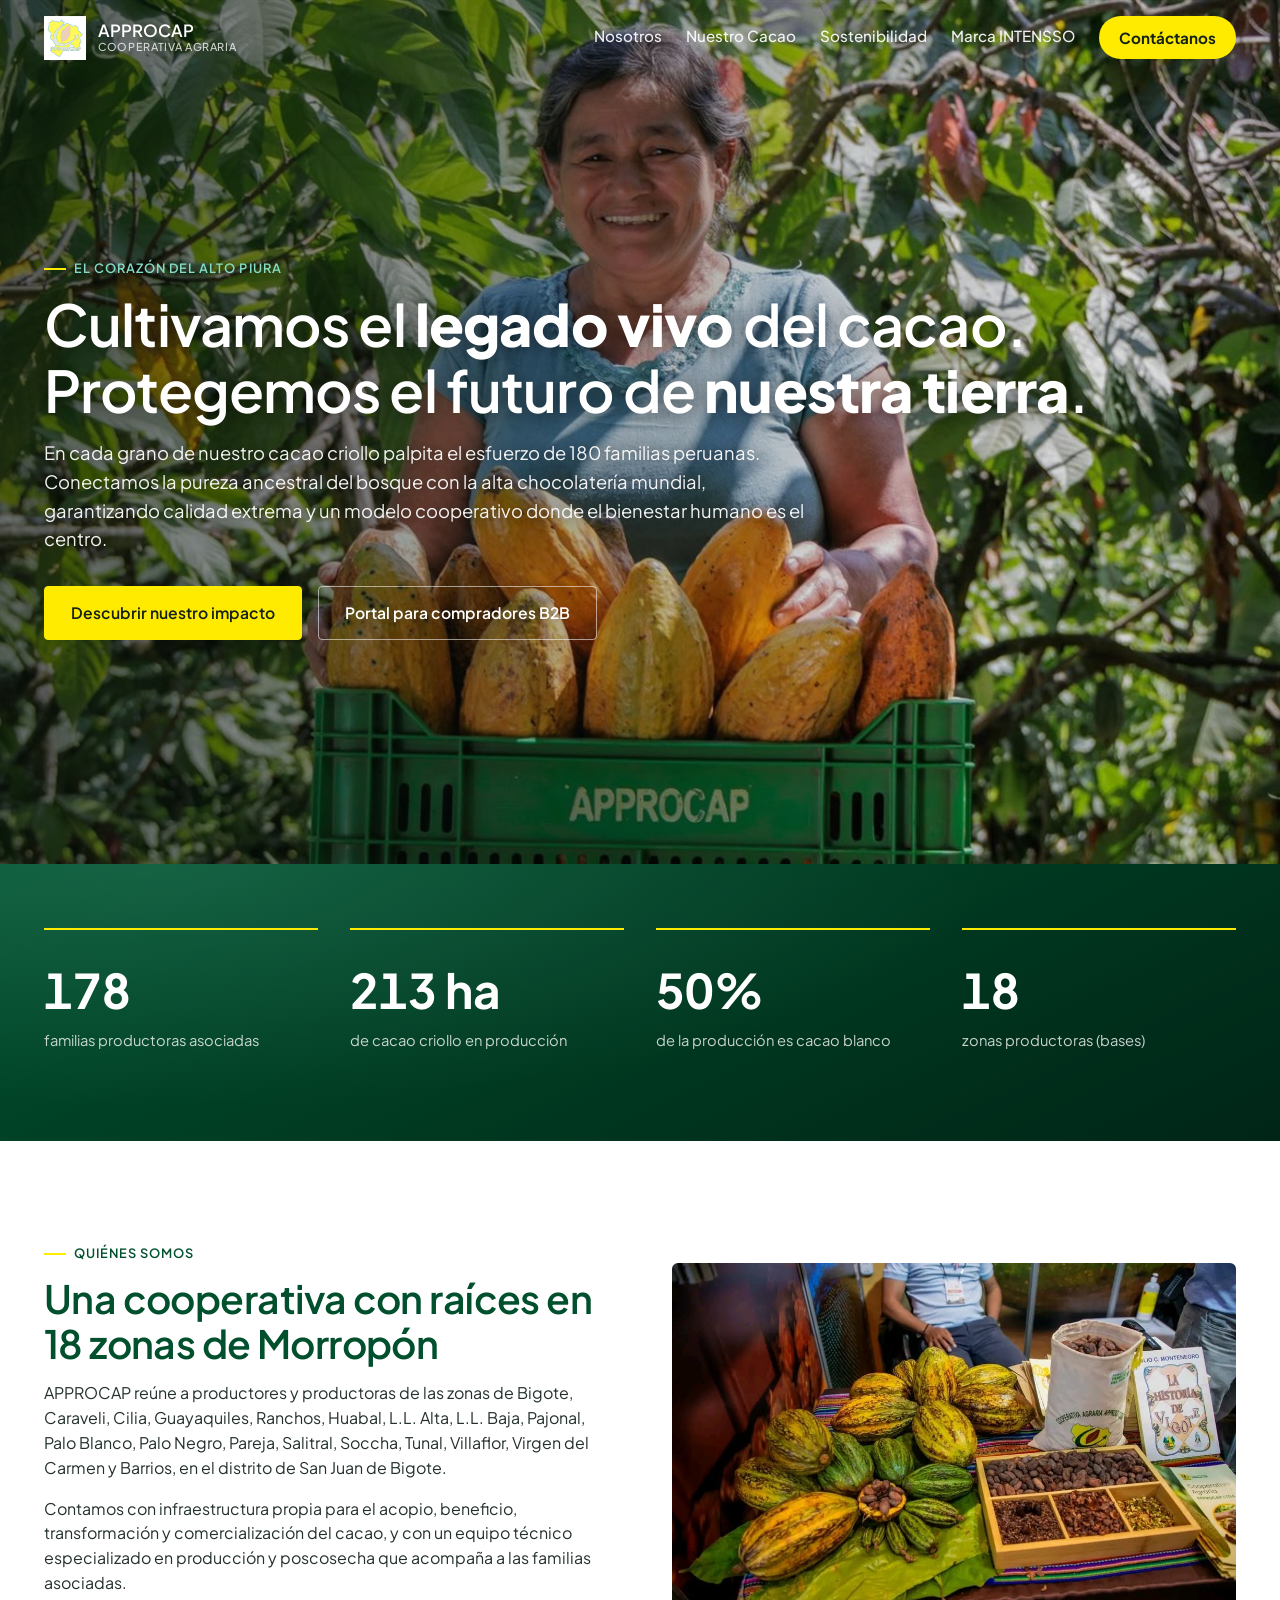
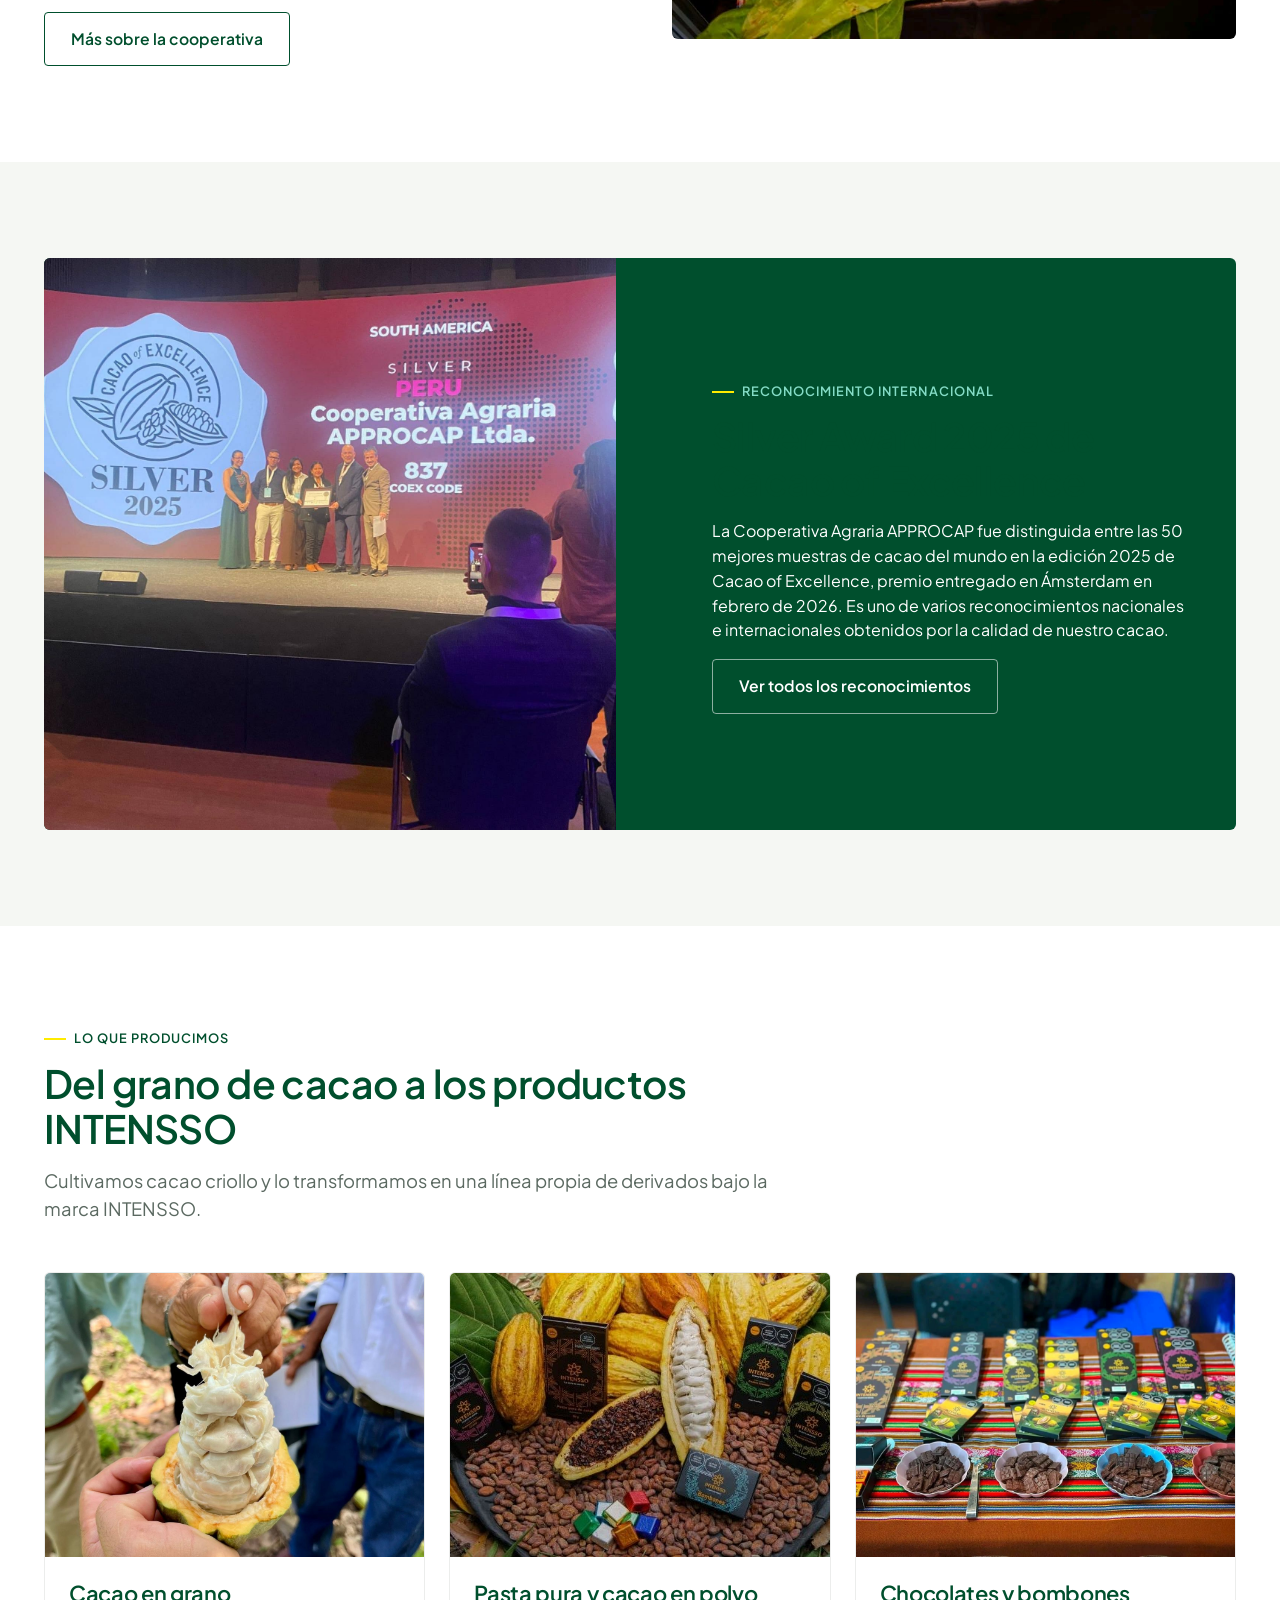
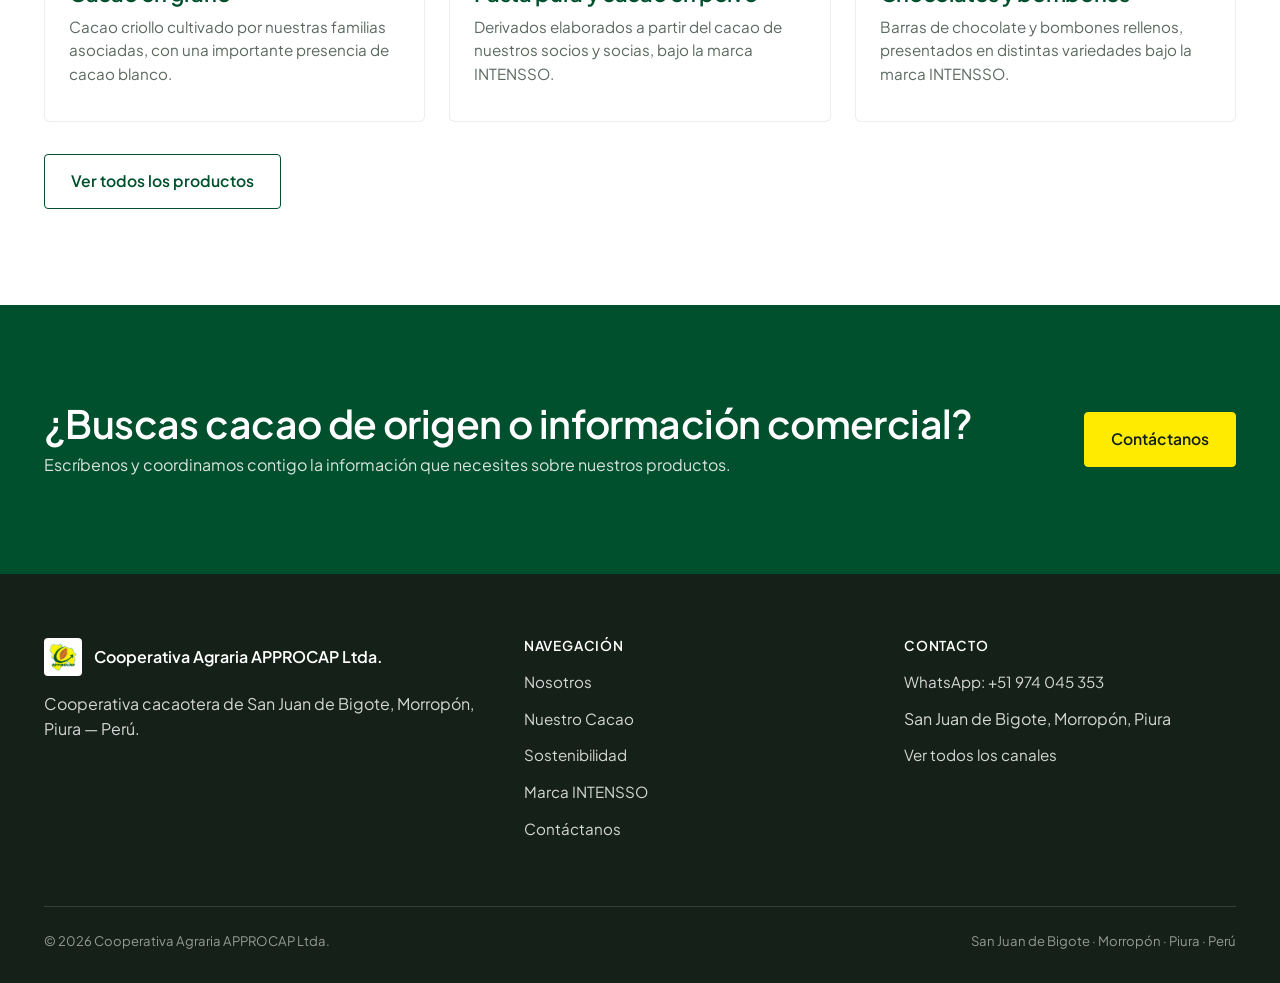
==== commit 7e3ffdba: "brochure and triptico for Approcap and Intensso added, along with updates to various HTML and CSS fi" ====
--- a/index.html
+++ b/index.html
@@ -12,7 +12,7 @@
 <meta name="twitter:card" content="summary_large_image">
 <meta name="theme-color" content="#004F2D">
 <link rel="icon" type="image/png" href="assets/img/logo-approcap.png">
-<link rel="stylesheet" href="css/styles.css?v=3">
+<link rel="stylesheet" href="css/styles.css?v=4">
 <link rel="preconnect" href="https://fonts.googleapis.com">
 <link rel="preconnect" href="https://fonts.gstatic.com" crossorigin>
 <link href="https://fonts.googleapis.com/css2?family=Plus+Jakarta+Sans:wght@400;500;600;700;800&display=swap" rel="stylesheet">
--- a/css/styles.css
+++ b/css/styles.css
@@ -373,6 +373,18 @@
 .tag-row { display: flex; flex-wrap: wrap; gap: var(--space-2); }
 .tag { font-size: 0.78rem; font-weight: 600; padding: 4px 10px; border-radius: 999px; background: var(--color-primary-tint); color: var(--color-primary); }
 
+/* ---------- Downloadable documents (tríptico / brochure) ---------- */
+.doc-card { display: flex; flex-direction: column; background: var(--color-surface); border: 1px solid var(--color-border-subtle); border-radius: var(--radius-md); overflow: hidden; }
+.doc-cover { display: flex; align-items: center; justify-content: center; height: 300px; padding: var(--space-5); background: var(--color-surface-alt); border-bottom: 1px solid var(--color-border-subtle); }
+.doc-cover img { max-width: 100%; max-height: 100%; width: auto; height: auto; object-fit: contain; box-shadow: 0 6px 18px rgba(20, 32, 24, 0.18); transition: transform 150ms var(--ease); }
+.doc-cover:hover img { transform: translateY(-2px); }
+.doc-body { display: flex; flex-direction: column; flex: 1; padding: var(--space-5); }
+.doc-body h3 { margin-bottom: var(--space-2); }
+.doc-body p { color: var(--color-text-muted); font-size: 0.95rem; }
+.doc-body .btn { align-self: flex-start; margin-top: auto; }
+.doc-meta { font-size: 0.8rem; font-weight: 500; opacity: 0.75; }
+@media (max-width: 560px) { .doc-cover { height: 220px; } }
+
 /* ---------- Timeline / process steps ---------- */
 .step-list { list-style: none; margin: 0; padding: 0; display: grid; gap: var(--space-5); counter-reset: step; }
 .step {
